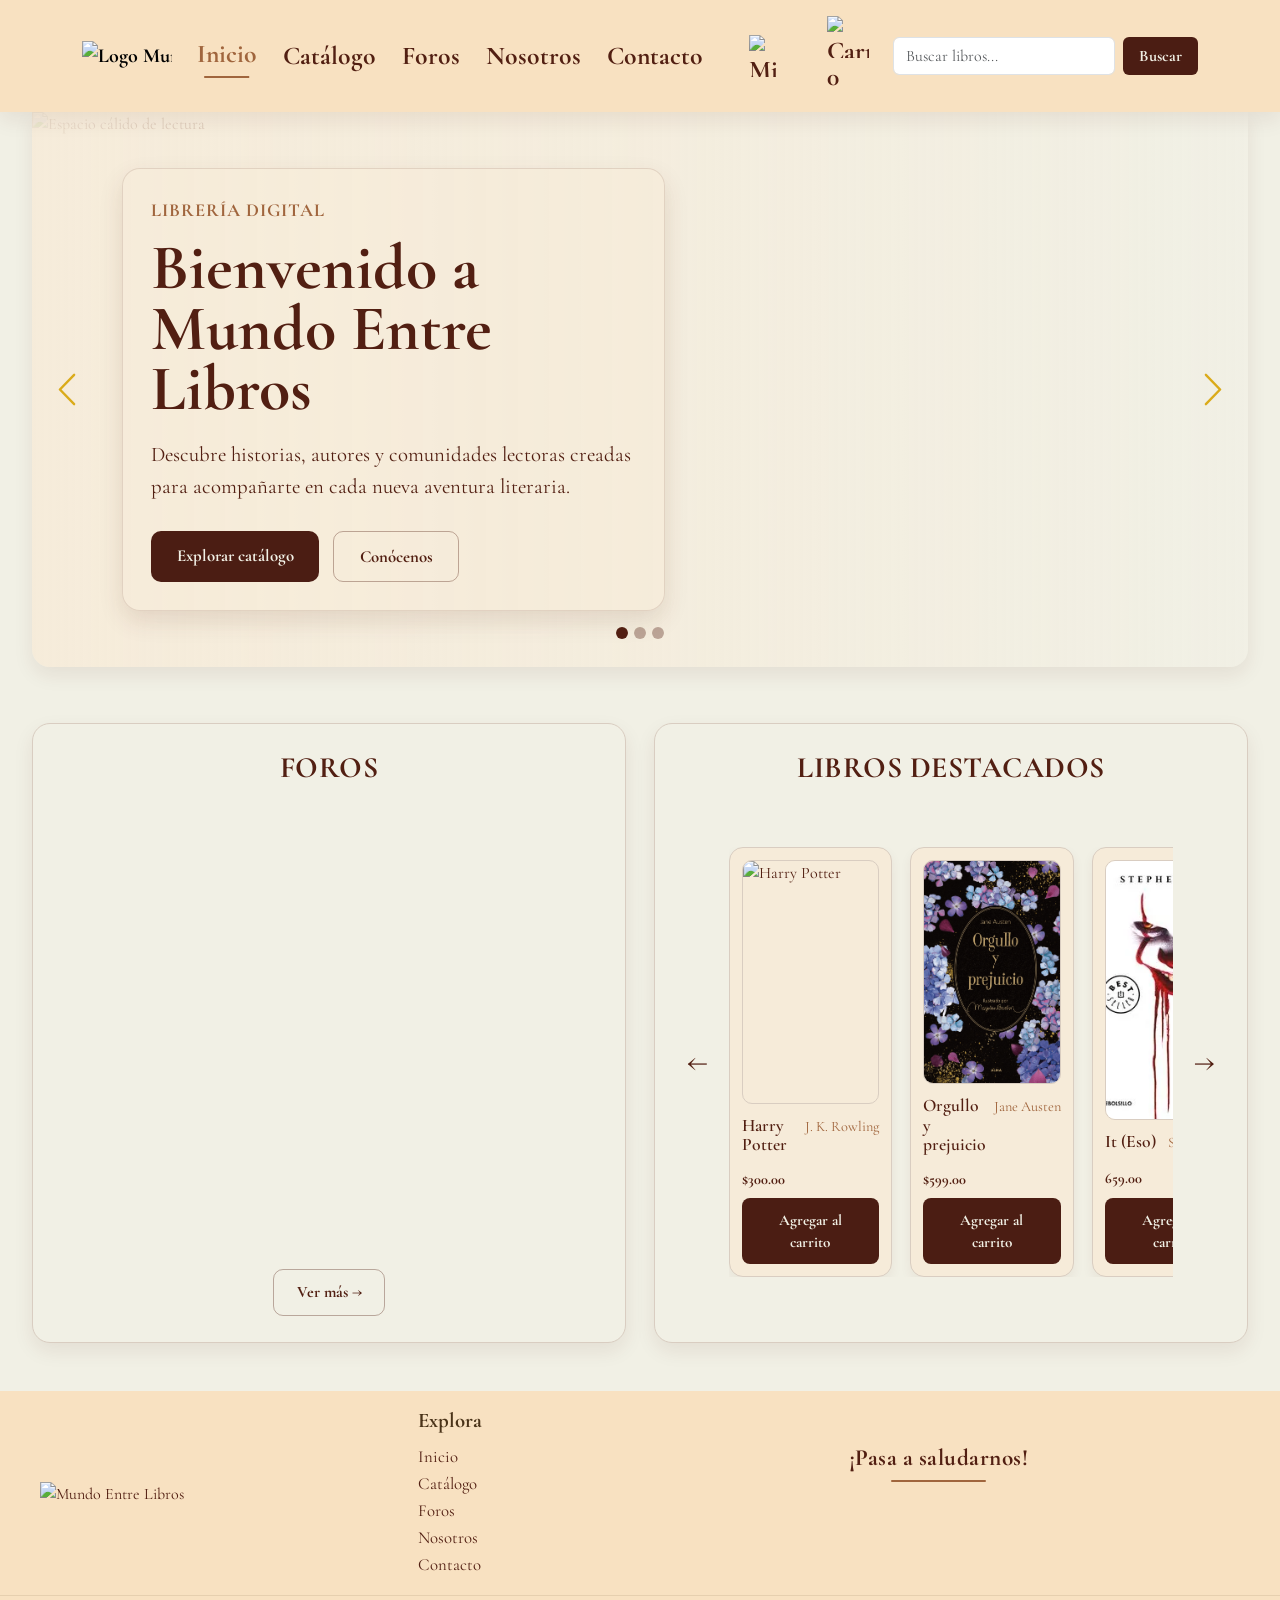
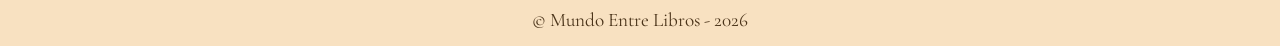
==== frontend/index.html @ ed9fc822 "m" ====
<!doctype html>
<html lang="en">

<head>
    <meta charset="UTF-8" />
    <link rel="icon" type="image/svg+xml" href="/favicon.svg" />
    <meta name="viewport" content="width=device-width, initial-scale=1.0" />
    <title>Mundo Entre Libros - Home</title>
    <link rel="stylesheet" href="https://cdn.jsdelivr.net/npm/bootstrap@5.3.8/dist/css/bootstrap.min.css">
    <link rel="stylesheet" href="./src/style.css">
    <link rel="stylesheet" href="/src/pages/shoppingCart/shopping.css">
</head>

<body>
    <div class="container-fluid">
        <nav class="navbar navbar-expand-lg sticky-top" aria-label="Navegación principal">
            <div class="container">

                <a class="navbar-brand fw-bold" href="/">
                    <img src="/src/assets/icons/logo-mel.png" alt="Logo Mundo Entre Libros" class="navbar-logo"
                        loading="lazy" />
                </a>

                <button class="navbar-toggler" type="button" data-bs-toggle="collapse" data-bs-target="#navbarNav"
                    aria-controls="navbarNav" aria-expanded="false" aria-label="Abrir menú">
                    <span class="navbar-toggler-icon"></span>
                </button>

                <div class="collapse navbar-collapse" id="navbarNav">
                    <ul class="navbar-nav mx-auto">
                        <li class="nav-item active">
                            <a class="nav-link active" href="/"> Inicio </a>
                        </li>
                        <li class="nav-item">
                            <a class="nav-link" href="/catalog/catalog.html">
                                Catálogo
                            </a>
                        </li>
                        <li class="nav-item">
                            <a class="nav-link" href="/forums/forums.html">
                                Foros
                            </a>
                        </li>
                        <li class="nav-item">
                            <a class="nav-link" aria-current="page" href="/aboutUs/aboutUs.html">
                                Nosotros
                            </a>
                        </li>
                        <li class="nav-item">
                            <a class="nav-link" href="/contact/contact.html">
                                Contacto
                            </a>
                        </li>
                        <li class="nav-item">
                            <a class="nav-link" href="/account/account.html">
                                <img src="/src/assets/icons/icono-cuenta-navbar.png" alt="Mi Cuenta" class="navbar-icon"
                                    loading="lazy" />
                            </a>
                        </li>

                    <!----Carrito  modal----->

                        <li class="nav-item contenedor-carrito-offcanvas">
                            <a class="nav-link" href="/shoppingCart/shopping.html" data-bs-toggle="offcanvas"
                                data-bs-target="#offcanvasCarrito" aria-controls="offcanvasCarrito">

                                <div class="caja-icono-carrito">
                                    <img src="/src/assets/icons/icono-carrito-navbar.png" alt="Carrito"
                                        class="navbar-icon">
                                    <span id="contador-carrito">0</span>
                                </div>
                            </a>
                        </li>

                    </ul>

                    <form class="search-form d-flex" role="search">
                        <input class="form-control me-2" type="search" placeholder="Buscar libros..."
                            aria-label="Buscar libros" />
                        <button class="btn btn-outline-light" type="submit">
                            Buscar
                        </button>
                    </form>
                </div>
            </div>
        </nav>
        <!--? Header / Carrusel: Mafer -->
        <header class="home-header" aria-label="Carrusel principal de Mundo Entre Libros">
            <div id="homeHeroCarousel" class="carousel slide home-hero-carousel" data-bs-ride="carousel"
                data-bs-interval="5000">
                <!-- Indicadores inferiores -->
                <div class="carousel-indicators">
                    <button type="button" data-bs-target="#homeHeroCarousel" data-bs-slide-to="0" class="active"
                        aria-current="true" aria-label="Bienvenida"></button>

                    <button type="button" data-bs-target="#homeHeroCarousel" data-bs-slide-to="1"
                        aria-label="Libros más vendidos"></button>

                    <button type="button" data-bs-target="#homeHeroCarousel" data-bs-slide-to="2"
                        aria-label="Foros de lectores"></button>
                </div>

                <div class="carousel-inner">

                    <!-- Slide 1: Bienvenida -->
                    <div class="carousel-item active">
                        <section class="home-hero-slide">
                            <img src="/src/assets/img/BackHeader.png" alt="Espacio cálido de lectura"
                                class="home-hero-bg" />

                            <div class="home-hero-content">
                                <span class="home-hero-label">Librería digital</span>

                                <h1>Bienvenido a Mundo Entre Libros</h1>

                                <p>
                                    Descubre historias, autores y comunidades lectoras creadas para acompañarte
                                    en cada nueva aventura literaria.
                                </p>

                                <div class="home-hero-actions">
                                    <a href="/catalog/catalog.html" class="home-hero-btn primary">
                                        Explorar catálogo
                                    </a>

                                    <a href="/aboutUs/aboutUs.html" class="home-hero-btn secondary">
                                        Conócenos
                                    </a>
                                </div>
                            </div>
                        </section>
                    </div>

                    <!-- Slide 2: Libros más vendidos -->
                    <div class="carousel-item">
                        <section class="home-hero-slide">
                            <img src="/src/assets/img/home-libros-vendidos.jpg" alt="Libros destacados y más vendidos"
                                class="home-hero-bg" />

                            <div class="home-hero-content">
                                <span class="home-hero-label">Más vendidos</span>

                                <h2>Historias que todos están leyendo</h2>

                                <p>
                                    Explora nuestros libros destacados y encuentra tu próxima lectura favorita.
                                </p>

                                <div class="home-hero-actions">
                                    <a href="/catalog/catalog.html" class="home-hero-btn primary">
                                        Ver libros
                                    </a>
                                </div>
                            </div>

                            <div class="home-hero-books-preview" aria-label="Libros destacados">
                                <img src="/src/assets/libros/HP_Piedra_Filosofal.webp"
                                    alt="Harry Potter y la piedra filosofal" loading="lazy" />

                                <img src="/src/assets/libros/9788419599216.jpg" alt="Orgullo y prejuicio"
                                    loading="lazy" />

                                <img src="/src/assets/libros/It.webp" alt="It" loading="lazy" />
                            </div>
                        </section>
                    </div>

                    <!-- Slide 3: Foros -->
                    <div class="carousel-item">
                        <section class="home-hero-slide">
                            <img src="/src/assets/img/home-foros.jpg" alt="Biblioteca cálida para comunidad lectora"
                                class="home-hero-bg" />

                            <div class="home-hero-content">
                                <span class="home-hero-label">Comunidad lectora</span>

                                <h2>Comparte tus lecturas en nuestros foros</h2>

                                <p>
                                    Únete a conversaciones por género, recomienda libros y conecta con otros
                                    lectores que comparten tus gustos.
                                </p>

                                <div class="home-hero-actions">
                                    <a href="/forums/forums.html" class="home-hero-btn primary">
                                        Ir a foros
                                    </a>
                                </div>
                            </div>

                            <div class="home-hero-forum-tags" aria-label="Géneros de foros">
                                <span>📚 Novela Juvenil</span>
                                <span>🐉 Fantasía</span>
                                <span>👻 Terror</span>
                                <span>🚀 Ciencia Ficción</span>
                                <span>🧠 Psicología</span>
                            </div>
                        </section>
                    </div>
                </div>

                <!-- Flecha izquierda -->
                <button class="carousel-control-prev home-hero-control" type="button" data-bs-target="#homeHeroCarousel"
                    data-bs-slide="prev" aria-label="Slide anterior">
                    <span class="carousel-control-prev-icon" aria-hidden="true"></span>
                </button>

                <!-- Flecha derecha -->
                <button class="carousel-control-next home-hero-control" type="button" data-bs-target="#homeHeroCarousel"
                    data-bs-slide="next" aria-label="Siguiente slide">
                    <span class="carousel-control-next-icon" aria-hidden="true"></span>
                </button>
            </div>
        </header>
        <main>
            <!--? Sección foros: Miguel-->
            <section class="foros-contenedor">
                <h2 class="titulo-foros">FOROS</h2>

                <div id="foros-populares" class="foros-lista"></div>

                <a href="/forums/forums.html" class="btn-ver-mas">
                    Ver más →
                </a>
            </section>

            <!--? Sección libros destacados: Adri-->

            <section class="libros-destacados">
                <h2>LIBROS DESTACADOS</h2>
                <div class="libros-carousel">
                    <button class="flecha-libros" id="btnLibroPrev">←</button>
                    <div class="libros-ventana">
                        <div class="libros-track" id="librosTrack">
                            <div class="libro-card">
                                <img src="/src/assets/libros/HP_Piedra_Filosofal.webp" alt="Harry Potter"
                                    class="libro-img">
                                <div class="libro-info">
                                    <h4>Harry Potter</h4>
                                    <p>J. K. Rowling</p>
                                    <div class="libro-precio">$300.00</div>
                                </div>
                                <button class="btn-agregar-carrito">Agregar al carrito</button>
                            </div>

                            <div class="libro-card">
                                <img src="./src/assets/libros/9788419599216.jpg" alt="Orgullo y prejuicio"
                                    class="libro-img">
                                <div class="libro-info">
                                    <h4>Orgullo y prejuicio</h4>
                                    <p>Jane Austen</p>
                                    <div class="libro-precio">$599.00</div>
                                </div>
                                <button class="btn-agregar-carrito">Agregar al carrito</button>
                            </div>

                            <div class="libro-card">
                                <img src="./src/assets/libros/It.webp" alt="1984" class="libro-img">
                                <div class="libro-info">
                                    <h4>It (Eso)</h4>
                                    <p>Stephen King</p>
                                    <div class="libro-precio">659.00</div>
                                </div>
                                <button class="btn-agregar-carrito">Agregar al carrito</button>
                            </div>

                            <div class="libro-card">
                                <img src="./src/assets/libros/Dune.jpg" alt="El principito" class="libro-img">
                                <div class="libro-info">
                                    <h4>Dune</h4>
                                    <p>Frank Herbert</p>
                                    <div class="libro-precio">$400.00</div>
                                </div>
                                <button class="btn-agregar-carrito">Agregar al carrito</button>
                            </div>

                        </div>
                    </div>

                    <button class="flecha-libros" id="btnLibroNext">→</button>
                </div>
            </section>
        </main>
        <!--? Footer: Rodrigo-->
        <footer class="main-footer">
            <div class="footer-container">

                <div class="footer-section logo-section">
                    <img src="/src/assets/icons/logo-mel-horizontal.png" alt="Mundo Entre Libros"
                        class="img-fluid footer-logo">
                </div>

                <div class="footer-section links-section">
                    <h3>Explora</h3>
                    <ul>
                        <li><a href="/">Inicio</a></li>
                        <li><a href="/catalog/catalog.html">Catálogo</a></li>
                        <li><a href="/forums/forums.html">Foros</a></li>
                        <li><a href="/aboutUs/aboutUs.html">Nosotros</a></li>
                        <li><a href="/contact/contact.html">Contacto</a></li>
                    </ul>
                </div>


                <div class="footer-section pixel-section">
                    <p class="pixel-interaction-title">¡Pasa a saludarnos!</p>
                    <div class="pixel-team">
                        <!--Mafer-->
                        <a href="https://github.com/mafernandarodrigueztdev-byte" target="_blank"
                            rel="noopener noreferrer" class="pixel-member pixel-mafer"
                            title="GitHub de María Fernanda Rodríguez Trinidad"
                            aria-label="Ir al perfil de GitHub de María Fernanda Rodríguez Trinidad">
                        </a>

                        <!--Adri-->
                        <a href="https://github.com/iladricg14-lab" target="_blank" rel="noopener noreferrer"
                            class="pixel-member pixel-ilse" title="GitHub de Ilse Adriana Careo Galicia"
                            aria-label="Ir al perfil de GitHub de Ilse Adriana Careo Galicia">
                        </a>

                        <!--Rodrigo-->
                        <a href="https://github.com/Rock2612" target="_blank" rel="noopener noreferrer"
                            class="pixel-member pixel-rodrigo" title="GitHub de Rodrigo González Pastrana"
                            aria-label="Ir al perfil de GitHub de Rodrigo González Pastrana">
                        </a>

                        <!--Israel-->
                        <a href="https://github.com/IsraelMRQ" target="_blank" rel="noopener noreferrer"
                            class="pixel-member pixel-israel" title="GitHub de José Israel Manrique Roque"
                            aria-label="Ir al perfil de GitHub de José Israel Manrique Roque">
                        </a>

                        <!--Miguel-->
                        <a href="https://github.com/Miguel02mg" target="_blank" rel="noopener noreferrer"
                            class="pixel-member pixel-miguel" title="GitHub de Miguel Ángel Martínez Garduño"
                            aria-label="Ir al perfil de GitHub de Miguel Ángel Martínez Garduño">
                        </a>

                        <!--Carlos-->
                        <a href="https://github.com/Carlos-Software-Engineer-1999" target="_blank"
                            rel="noopener noreferrer" class="pixel-member pixel-carlos"
                            title="GitHub de Carlos Navarrete Tapia"
                            aria-label="Ir al perfil de GitHub de Carlos Navarrete Tapia">
                        </a>

                        <!--Tonantzin-->
                        <a href="https://github.com/Tonantzinap" target="_blank" rel="noopener noreferrer"
                            class="pixel-member pixel-tonantzin" title="GitHub de Tonantzin Alquisira Palma"
                            aria-label="Ir al perfil de GitHub de Tonantzin Alquisira Palma">
                        </a>
                    </div>
                </div>

            </div>

            <div class="footer-bottom">
                <p>&copy; Mundo Entre Libros - 2026</p>
            </div>
        </footer>
    </div>


    <!-------Carrito Modal------>

    <div class="offcanvas offcanvas-end" tabindex="-1" id="offcanvasCarrito" aria-labelledby="offcanvasCarritoLabel">
        <div class="offcanvas-header border-bottom">
            <h5 class="offcanvas-title fw-bold" id="offcanvasCarritoLabel">Tu Carrito</h5>
            <button type="button" class="btn-close" data-bs-dismiss="offcanvas" aria-label="Cerrar"></button>
        </div>

        <div class="offcanvas-body d-flex flex-column justify-content-between">
            <div class="carrito-productos-lista">
                <p class="text-muted text-center my-5">Tu carrito está vacío actualmente.</p>
            </div>

            <div class="carrito-offcanvas-footer border-top pt-3">
                <div class="d-flex justify-content-between mb-3 fw-bold fs-5">
                    <span>Total:</span>
                    <span id="total-offcanvas">$0.00</span>
                </div>

                <a href="/shoppingCart/shopping.html" class="btn w-100 py-2 fw-bold">
                    Ver Carrito Completo
                </a>
            </div>
        </div>
    </div>

    <script type="module" src="/src/main.js"></script>
    <script src="/src/carrito.js" defer></script>
    <script src="https://cdn.jsdelivr.net/npm/bootstrap@5.3.8/dist/js/bootstrap.bundle.min.js"></script>
</body>

</html>
---- frontend/src/style.css ----
/* ==========================================================================
   IMPORTACIÓN DE FUENTES (API de Google Fonts)
   ========================================================================== */
@import url("https://fonts.googleapis.com/css2?family=Cormorant+Garamond:ital,wght@0,300;0,400;0,500;0,600;0,700;1,400&display=swap");

/* ==========================================================================
   RESET, CONFIGURACIÓN GLOBAL Y VARIABLES
   ========================================================================== */
* {
  margin: 0;
  padding: 0;
  box-sizing: border-box;
  font-family: "Cormorant Garamond", serif;
}

:root {
  --fondo-principal-crema: #f1f0e5;
  --fondo-blanco-calido: #f6ebd9;
  --texto-principal-cafe-oscuro: #521f12;
  --boton-principal-acento-fuerte: #4b1d13;
  --beige-calido-degradado: #f8e1c1;
  --crema-secundario: #f6ebd9;
  --cafe-medio: #a0653d;
  --beige-grisaceo: #d9cdc1;
  --color-verde-acento: #2e5a44;

  --sombra-suave: 0 8px 20px rgba(82, 31, 18, 0.08);
  --sombra-media: 0 12px 26px rgba(82, 31, 18, 0.12);
  --transicion: 0.3s ease;
}

html,
body {
  width: 100%;
  min-height: 100%;
  background-color: var(--fondo-principal-crema);
  overflow-x: hidden;
}

body {
  color: var(--texto-principal-cafe-oscuro);
}

img {
  max-width: 100%;
  display: block;
}

button,
input {
  font-family: "Cormorant Garamond", serif;
}

/* Comportamiento Flexbox para el contenedor de Bootstrap */
.container-fluid {
  width: 100%;
  min-height: 100vh;
  padding: 0;
  display: flex;
  flex-direction: column;
}

/* El elemento <main> se expande para empujar el footer al fondo */
main {
  flex: 1;
}

/* ==========================================================================
   NAVBAR
   ========================================================================== */
.navbar {
  background-color: var(--beige-calido-degradado);
  font-size: 1.6rem;
  font-weight: 700;
  padding: 0.5rem 0;
  box-shadow: var(--sombra-suave);
}

/* Contenedor interno de Bootstrap */
.navbar .container {
  min-height: 90px;
  display: flex;
  align-items: center;
}

/* Marca / logo */
.navbar-brand {
  padding: 0;
  margin: 0;
  display: flex;
  align-items: center;
}

/* Logo */
.navbar-logo {
  width: 90px;
  max-width: 90px;
  height: auto;
  object-fit: contain;
  transform: none;
}

/* Separación entre elementos del menú */
.navbar-nav {
  align-items: center;
  gap: 10px;
}

/* Links */
.nav-link {
  position: relative;
  color: var(--texto-principal-cafe-oscuro) !important;
  padding: 0.5rem 1rem;
  transition: color var(--transicion), transform var(--transicion);
}

.nav-link:hover,
.nav-link.active {
  color: var(--cafe-medio) !important;
  transform: translateY(-2px);
  text-decoration: none;
}

/* Línea decorativa inferior */
.nav-link::after {
  content: "";
  position: absolute;
  bottom: 0.2rem;
  left: 50%;
  width: 0;
  height: 2px;
  background-color: var(--cafe-medio);
  transform: translateX(-50%);
  transition: width var(--transicion);
}

.nav-link:hover::after,
.nav-link.active::after {
  width: 60%;
}

/* Iconos de cuenta y carrito */
.navbar-icon {
  width: 42px;
  height: 42px;
  object-fit: contain;
  transition: transform var(--transicion);
}

/* Hover sobre iconos */
.nav-link:hover .navbar-icon {
  transform: translateY(-2px) scale(1.08);
}

/* Más espacio antes del icono de usuario */
.nav-item:nth-last-child(2) {
  margin-left: 20px;
}

/* Espacio entre usuario y carrito */
.nav-item:last-child {
  margin-left: 10px;
}

.navbar-toggler {
  border: none;
}

.navbar-toggler:focus {
  box-shadow: none;
}

/* Buscador */
.search-form input {
  font-size: 1rem;
}

.search-form .btn,
.btn {
  background-color: var(--boton-principal-acento-fuerte);
  color: var(--fondo-principal-crema);
  border: none;
  font-size: 1rem;
  font-weight: 800;
  padding: 0.45rem 1rem;
  transition: background-color var(--transicion), transform var(--transicion);
}

.search-form .btn:hover,
.btn:hover {
  background-color: var(--texto-principal-cafe-oscuro);
  color: var(--fondo-principal-crema);
}

  /* ==========================================================================
   OFFCANVAS: PANEL LATERAL DEL CARRITO
   ========================================================================== */

/* Contenedor principal del panel */
#offcanvasCarrito {
  background-color: var(--fondo-principal-crema);
  border-left: 2px solid var(--texto-principal-cafe-oscuro);
  width: 380px; /* Ancho ideal para portadas y títulos de libros */
}

/* Título superior "Tu Carrito" */
#offcanvasCarrito .offcanvas-title {
  color: var(--texto-principal-cafe-oscuro);
  font-family: "Cormorant Garamond", serif;
  font-size: 1.6rem;
}

/* Remueve el contorno azul por defecto de Bootstrap al cerrar */
#offcanvasCarrito .btn-close:focus {
  box-shadow: none;
}

/* Botón inferior de "Ver Carrito Completo" */
#offcanvasCarrito .carrito-offcanvas-footer .btn {
  background-color: var(--boton-principal-acento-fuerte);
  color: var(--fondo-principal-crema);
  border: none;
  transition: background-color var(--transicion);
}

#offcanvasCarrito .carrito-offcanvas-footer .btn:hover {
  background-color: var(--texto-principal-cafe-oscuro);
}

/* Suavizar la animación de transición del Offcanvas */
#offcanvasCarrito.offcanvas {
  transition: transform 0.4s ease-in-out !important;
}

/* ==========================================================================
   SECCIÓN CARRUSEL HEADER: MAFER
   ========================================================================== */

/* Contenedor general del header */
.home-header {
  width: 100%;
  background-color: var(--fondo-principal-crema);
  padding: 0 32px 28px;
}

/* Carrusel principal */
.home-hero-carousel {
  width: 100%;
  max-width: 1500px;
  margin: 0 auto;
  position: relative;
  overflow: hidden;
  border-radius: 0 0 18px 18px;
  box-shadow: var(--sombra-suave);
}

/* Cada slide del carrusel */
.home-hero-slide {
  min-height: 430px;
  padding: 56px 90px;
  position: relative;
  display: grid;
  grid-template-columns: 1.1fr 0.9fr;
  align-items: center;
  gap: 48px;
  overflow: hidden;
}

/* Imagen de fondo de cada slide */
.home-hero-bg {
  width: 100%;
  height: 100%;
  position: absolute;
  inset: 0;
  object-fit: cover;
  object-position: center;
  z-index: 0;
}

/* Capa suave encima de la imagen para que el texto se lea */
.home-hero-slide::after {
  content: "";
  position: absolute;
  inset: 0;
  background:
    linear-gradient(
      90deg,
      rgba(246, 235, 217, 0.92),
      rgba(246, 235, 217, 0.62),
      rgba(241, 240, 229, 0.35)
    );
  z-index: 1;
}

/* Contenido textual del slide */
.home-hero-content {
  position: relative;
  z-index: 2;
  max-width: 620px;
  color: var(--texto-principal-cafe-oscuro);
  background-color: rgba(246, 235, 217, 0.76);
  border: 1px solid rgba(82, 31, 18, 0.12);
  border-radius: 18px;
  padding: 28px;
  box-shadow: 0 10px 24px rgba(82, 31, 18, 0.12);
}

/* Etiqueta superior */
.home-hero-label {
  display: inline-block;
  color: var(--cafe-medio);
  font-size: 1.15rem;
  font-weight: 700;
  letter-spacing: 1px;
  text-transform: uppercase;
  margin-bottom: 0.8rem;
}

/* Título principal */
.home-hero-content h1 {
  color: var(--texto-principal-cafe-oscuro);
  font-size: clamp(3rem, 5vw, 5.2rem);
  font-weight: 700;
  line-height: 0.95;
  margin-bottom: 1.2rem;
}

/* Títulos secundarios */
.home-hero-content h2 {
  color: var(--texto-principal-cafe-oscuro);
  font-size: clamp(2.7rem, 4.5vw, 4.8rem);
  font-weight: 700;
  line-height: 1;
  margin-bottom: 1.2rem;
}

/* Descripción */
.home-hero-content p {
  color: var(--texto-principal-cafe-oscuro);
  font-size: 1.3rem;
  line-height: 1.5;
  margin-bottom: 1.8rem;
}

/* Botones del carrusel */
.home-hero-actions {
  display: flex;
  flex-wrap: wrap;
  gap: 14px;
}

.home-hero-btn {
  display: inline-block;
  border-radius: 10px;
  padding: 0.75rem 1.6rem;
  font-size: 1.05rem;
  font-weight: 700;
  text-decoration: none;
  transition:
    background-color var(--transicion),
    color var(--transicion),
    transform var(--transicion);
}

.home-hero-btn.primary {
  background-color: var(--boton-principal-acento-fuerte);
  color: var(--fondo-principal-crema);
}

.home-hero-btn.secondary {
  background-color: transparent;
  color: var(--texto-principal-cafe-oscuro);
  border: 1px solid rgba(82, 31, 18, 0.35);
}

.home-hero-btn:hover {
  transform: translateY(-3px);
}

.home-hero-btn.primary:hover {
  background-color: var(--texto-principal-cafe-oscuro);
  color: var(--fondo-principal-crema);
}

.home-hero-btn.secondary:hover {
  background-color: var(--boton-principal-acento-fuerte);
  color: var(--fondo-principal-crema);
}

/* Slide 2: portadas de libros destacados */
.home-hero-books-preview {
  position: relative;
  z-index: 2;
  display: flex;
  align-items: center;
  justify-content: center;
  gap: 18px;
}

.home-hero-books-preview img {
  width: 150px;
  height: 230px;
  object-fit: cover;
  border-radius: 12px;
  border: 1px solid var(--beige-grisaceo);
  box-shadow: 0 10px 20px rgba(82, 31, 18, 0.22);
  background-color: var(--crema-secundario);
  transition: transform var(--transicion);
}

.home-hero-books-preview img:nth-child(2) {
  width: 175px;
  height: 260px;
  transform: translateY(-12px);
}

/* Slide 3: etiquetas de foros */
.home-hero-forum-tags {
  position: relative;
  z-index: 2;
  display: flex;
  flex-wrap: wrap;
  justify-content: center;
  gap: 14px;
}

.home-hero-forum-tags span {
  background-color: rgba(246, 235, 217, 0.86);
  color: var(--texto-principal-cafe-oscuro);
  border: 1px solid rgba(82, 31, 18, 0.14);
  border-radius: 999px;
  padding: 0.8rem 1.2rem;
  font-size: 1.15rem;
  font-weight: 700;
  box-shadow: 0 6px 14px rgba(82, 31, 18, 0.12);
}

/* Flechas laterales del carrusel */
.home-hero-control {
  width: 70px;
  opacity: 1;
  z-index: 3;
}

.home-hero-control .carousel-control-prev-icon,
.home-hero-control .carousel-control-next-icon {
  width: 2.4rem;
  height: 2.4rem;
  background-size: 100% 100%;
  filter: invert(15%) sepia(32%) saturate(1311%) hue-rotate(341deg)
    brightness(87%) contrast(96%);
}

/* Indicadores inferiores */
.home-hero-carousel .carousel-indicators {
  margin-bottom: 18px;
  z-index: 3;
}

.home-hero-carousel .carousel-indicators [data-bs-target] {
  width: 12px;
  height: 12px;
  border-radius: 50%;
  background-color: var(--texto-principal-cafe-oscuro);
  opacity: 0.35;
}

.home-hero-carousel .carousel-indicators .active {
  opacity: 1;
}

/* ==========================================================================
   CONTENEDOR GENERAL DE FOROS Y LIBROS
   ========================================================================== */

main {
  width: 100%;
  display: grid;
  grid-template-columns: minmax(0, 1fr) minmax(0, 1fr);
  gap: 28px;
  align-items: stretch;
  padding: 28px 32px 48px;
}

/* Estilo base compartido por ambas secciones */
.foros-contenedor,
.libros-destacados {
  width: 100%;
  height: 620px;
  background-color: var(--fondo-principal-crema);
  border: 1px solid var(--beige-grisaceo);
  border-radius: 18px;
  padding: 26px;
  box-shadow: var(--sombra-suave);
  overflow: hidden;
}

/* Ambas secciones se estructuran verticalmente */
.foros-contenedor,
.libros-destacados {
  display: flex;
  flex-direction: column;
}

/* Títulos compartidos */
.titulo-foros,
.libros-destacados h2 {
  text-align: center;
  color: var(--texto-principal-cafe-oscuro);
  font-size: 1.85rem;
  font-weight: 700;
  letter-spacing: 0.5px;
  margin: 0 0 24px;
  text-transform: uppercase;
  flex-shrink: 0;
}

/* ==========================================================================
   SECCIÓN FOROS DESTACADOS: MIGUEL
   ========================================================================== */

/* Lista de foros con scroll interno */
#foros-populares {
  width: 100%;
  flex: 1;
  min-height: 0;
  display: flex;
  flex-direction: column;
  gap: 16px;
  overflow-y: auto;
  padding-right: 8px;
}

/* Scroll interno de foros */
#foros-populares::-webkit-scrollbar {
  width: 7px;
}

#foros-populares::-webkit-scrollbar-track {
  background-color: rgba(82, 31, 18, 0.06);
  border-radius: 999px;
}

#foros-populares::-webkit-scrollbar-thumb {
  background-color: rgba(82, 31, 18, 0.35);
  border-radius: 999px;
}

/* Compatibilidad con cards renderizadas como .foro-card-mini */
.foro-card-mini,
.home-forum-card {
  width: 100%;
  min-height: 155px;
  background-color: var(--fondo-blanco-calido);
  border: 1px solid rgba(82, 31, 18, 0.14);
  border-radius: 16px;
  padding: 18px 20px;
  display: grid;
  grid-template-columns: 76px minmax(0, 1fr);
  gap: 18px;
  align-items: center;
  box-shadow: 0 6px 14px rgba(82, 31, 18, 0.06);
  transition: transform var(--transicion), box-shadow var(--transicion);
  flex-shrink: 0;
}

.foro-card-mini:hover,
.home-forum-card:hover {
  transform: translateY(-4px);
  box-shadow: var(--sombra-media);
}

/* Icono del foro */
.foro-icono,
.home-forum-icon {
  width: 66px;
  height: 66px;
  border-radius: 50%;
  background-color: var(--fondo-principal-crema);
  border: 1px solid rgba(82, 31, 18, 0.12);
  display: flex;
  align-items: center;
  justify-content: center;
  font-size: 2rem;
  text-align: center;
}

/* Contenido del foro */
.foro-content,
.home-forum-content {
  width: 100%;
  min-width: 0;
}

.foro-content h4,
.home-forum-content h3 {
  color: var(--texto-principal-cafe-oscuro);
  font-size: 1.45rem;
  font-weight: 700;
  margin-bottom: 0.35rem;
}

.foro-content p,
.home-forum-content p {
  color: var(--texto-principal-cafe-oscuro);
  font-size: 1.02rem;
  line-height: 1.35;
  margin-bottom: 0.75rem;
}

/* Estadísticas del foro */
.foro-stats,
.home-forum-stats {
  display: flex;
  flex-wrap: wrap;
  gap: 16px;
  color: var(--cafe-medio);
  font-size: 0.95rem;
  font-weight: 700;
  margin-bottom: 0.9rem;
}

/* Botón entrar al foro */
.home-forum-button,
.foro-card-mini button,
.foro-card-mini a:not(.btn-ver-mas) {
  width: fit-content;
  min-width: 150px;
  border: none;
  border-radius: 8px;
  background-color: var(--boton-principal-acento-fuerte);
  color: var(--fondo-principal-crema);
  font-size: 1rem;
  font-weight: 700;
  padding: 0.65rem 1.4rem;
  cursor: pointer;
  text-decoration: none;
  text-align: center;
  transition: background-color var(--transicion), transform var(--transicion);
}

.home-forum-button:hover,
.foro-card-mini button:hover,
.foro-card-mini a:not(.btn-ver-mas):hover {
  background-color: var(--texto-principal-cafe-oscuro);
  color: var(--fondo-principal-crema);
  transform: translateY(-2px);
}

/* Botón Ver más */
.btn-ver-mas {
  width: fit-content;
  display: block;
  align-self: center;
  margin: 18px auto 0;
  padding: 0.65rem 1.4rem;
  border: 1px solid rgba(82, 31, 18, 0.35);
  border-radius: 10px;
  background-color: transparent;
  color: var(--texto-principal-cafe-oscuro);
  font-size: 1rem;
  font-weight: 700;
  text-decoration: none;
  transition:
    background-color var(--transicion),
    color var(--transicion),
    transform var(--transicion);
  flex-shrink: 0;
}

.btn-ver-mas:hover {
  background-color: var(--boton-principal-acento-fuerte);
  color: var(--fondo-principal-crema);
  transform: translateY(-2px);
}

/* ==========================================================================
   SECCIÓN LIBROS DESTACADOS: ADRI
   ========================================================================== */

/* Carrusel de libros */
.libros-carousel {
  width: 100%;
  flex: 1;
  min-height: 0;
  display: flex;
  align-items: center;
  gap: 14px;
}

/* Ventana visible del carrusel */
.libros-ventana {
  width: 100%;
  overflow: hidden;
}

/* Track horizontal */
.libros-track {
  display: flex;
  gap: 18px;
  transition: transform 0.4s ease;
}

/* Card de libro */
.libro-card {
  flex: 0 0 calc((100% - 36px) / 2.5);
  max-width: calc((100% - 36px) / 2.5);
  min-width: calc((100% - 36px) / 2.5);
  height: 430px;
  background-color: var(--crema-secundario);
  border: 1px solid var(--beige-grisaceo);
  border-radius: 14px;
  padding: 12px;
  display: flex;
  flex-direction: column;
  box-shadow: 0 5px 12px rgba(82, 31, 18, 0.06);
}

/* Imagen del libro */
.libro-img {
  width: 100%;
  height: 260px;
  object-fit: cover;
  object-position: center;
  border: 1px solid var(--beige-grisaceo);
  border-radius: 10px;
  margin-bottom: 12px;
}

/* Información del libro */
.libro-info {
  display: grid;
  grid-template-columns: 1fr auto;
  gap: 6px;
  align-items: start;
}

.libro-info h4 {
  margin: 0;
  color: var(--texto-principal-cafe-oscuro);
  font-size: 1.1rem;
  font-weight: 600;
  line-height: 1.1;
}

.libro-info p {
  margin: 0;
  color: var(--cafe-medio);
  font-size: 0.9rem;
}

.libro-precio {
  display: inline-block;
  margin: 8px 0;
  color: var(--texto-principal-cafe-oscuro);
  font-size: 0.9rem;
  font-weight: 700;
}

/* Botón agregar carrito */
.btn-agregar-carrito {
  width: 100%;
  margin-top: auto;
  padding: 0.65rem 1rem;
  background-color: var(--boton-principal-acento-fuerte);
  color: var(--fondo-principal-crema);
  border: none;
  border-radius: 8px;
  font-size: 0.95rem;
  font-weight: 700;
  cursor: pointer;
  transition: background-color var(--transicion), transform var(--transicion);
}

.btn-agregar-carrito:hover {
  background-color: var(--texto-principal-cafe-oscuro);
  transform: translateY(-2px);
}

/* Flechas del carrusel */
.flecha-libros {
  flex: 0 0 auto;
  background-color: transparent;
  border: none;
  color: var(--texto-principal-cafe-oscuro);
  font-size: 2rem;
  cursor: pointer;
  padding: 0.4rem;
  transition: transform var(--transicion), color var(--transicion);
}

.flecha-libros:hover {
  color: var(--cafe-medio);
  transform: scale(1.12);
}

/* ==========================================================================
   SECCIÓN: ESTILOS DEL FOOTER
   ========================================================================== */
.main-footer {
  width: 100%;
  background-color: var(--beige-calido-degradado);
  padding: 18px 0 12px;
  margin-top: auto;
}

/* Distribución en 3 columnas alineadas verticalmente al centro */
.footer-container {
  width: 100%;
  max-width: 1800px;
  margin: 0 auto;
  display: grid;
  grid-template-columns: 1fr 0.55fr 1.7fr;
  gap: 24px;
  padding: 0 40px;
  align-items: center;
}

/* --- COLUMNA 1: LOGO E ICONOS DE INTEGRANTES --- */
.logo-section {
  display: flex;
  flex-direction: column;
  align-items: flex-start;
  gap: 8px;
}

.footer-logo {
  max-width: 290px;
  height: auto;
  object-fit: contain;
}

.team-github-icons {
  display: flex;
  gap: 15px;
  margin-top: 5px;
}

.member-icon {
  font-size: 2rem;
  color: #4a3319;
  transition: transform var(--transicion), color var(--transicion);
  display: inline-block;
}

.team-github-icons a:hover .member-icon {
  transform: translateY(-3px);
  color: black;
}

/* --- COLUMNA 2: EXPLORA (NAVEGACIÓN) --- */
.footer-section h3 {
  color: #4a3319;
  font-size: 1.3rem;
  font-weight: 900;
  margin-bottom: 10px;
}

.footer-section h3::after {
  display: none;
}

.footer-section ul {
  list-style: none;
  padding: 0;
  margin: 0;
}

.footer-section ul li {
  margin-bottom: 2px;
}

.footer-section ul li a {
  color: var(--texto-principal-cafe-oscuro);
  text-decoration: none;
  font-size: 1.05rem;
  transition: color var(--transicion);
}

.footer-section ul li a:hover {
  color: var(--cafe-medio);
}

/* --- PARTE INFERIOR: SECCIÓN DE COPYRIGHT --- */
.footer-bottom {
  width: 100%;
  text-align: center;
  margin-top: 15px;
  padding-top: 10px;
  border-top: 1px solid rgba(74, 51, 25, 0.1);
}

.footer-bottom p {
  color: #4a3319;
  font-size: 1.2rem;
  margin: 0;
}

/* ==========================================================================
   FOOTER - SPRITES 8 BIT DEL EQUIPO
   ========================================================================== */
.pixel-section {
  width: 100%;
  display: flex;
  flex-direction: column;
  align-items: center;
  justify-content: center;
  gap: 8px;
}

.pixel-interaction-title {
  width: 100%;
  text-align: center;
  color: var(--texto-principal-cafe-oscuro);
  font-size: 1.45rem;
  font-weight: 700;
  margin: 0;
  letter-spacing: 0.5px;
}

.pixel-interaction-title::after {
  content: "";
  display: block;
  width: 95px;
  height: 2px;
  background-color: var(--cafe-medio);
  margin: 4px auto 0;
  border-radius: 999px;
}

.pixel-message,
.pixel-title,
.pixel-description {
  display: none;
}

.pixel-team {
  width: 100%;
  display: flex;
  align-items: flex-end;
  justify-content: space-between;
  gap: 12px;
  flex-wrap: nowrap;
}

/* Base de cada sprite */
.pixel-member {
  --sprite-size: clamp(58px, 4vw, 82px);

  width: var(--sprite-size);
  height: var(--sprite-size);
  background-image: var(--sprite);
  background-repeat: no-repeat;
  background-size: calc(var(--sprite-size) * var(--frames)) var(--sprite-size);
  image-rendering: pixelated;
  image-rendering: crisp-edges;
  animation: pixel-animation var(--speed, 1s) steps(var(--frames)) infinite;
  transform-origin: bottom center;
  transition: transform var(--transicion);
  flex: 0 0 var(--sprite-size);
}

.pixel-member:hover {
  transform: translateY(-6px) scale(1.08);
}

@keyframes pixel-animation {
  from {
    background-position-x: 0;
  }

  to {
    background-position-x: calc(var(--sprite-size) * var(--frames) * -1);
  }
}

/* Ajuste de cada integrante */
.pixel-mafer {
  --sprite: url("/src/assets/sprites/maf1-9.png.png");
  --frames: 9;
  --speed: 1s;
}

.pixel-ilse {
  --sprite: url("/src/assets/sprites/adr1.png");
  --frames: 9;
  --speed: 1.05s;
}

.pixel-rodrigo {
  --sprite: url("/src/assets/sprites/rod1.png");
  --frames: 9;
  --speed: 0.95s;
}

.pixel-israel {
  --sprite: url("/src/assets/sprites/isr1.png");
  --frames: 9;
  --speed: 1.1s;
}

.pixel-miguel {
  --sprite: url("/src/assets/sprites/mig1.png");
  --frames: 9;
  --speed: 1s;
}

.pixel-carlos {
  --sprite: url("/src/assets/sprites/car1.png");
  --frames: 9;
  --speed: 0.98s;
}

.pixel-tonantzin {
  --sprite: url("/src/assets/sprites/ton1.png");
  --frames: 9;
  --speed: 1.08s;
}

/* ==========================================================================
   AJUSTES RESPONSIVOS - TABLET
   ========================================================================== */
@media (max-width: 1100px) {
  main {
    grid-template-columns: 1fr;
    padding: 24px;
  }

  .foros-contenedor,
  .libros-destacados {
    width: 100%;
    max-width: 950px;
    height: auto;
    min-height: 560px;
    margin: 0 auto;
  }

  #foros-populares {
    max-height: 500px;
  }

  .libro-card {
    flex-basis: calc((100% - 18px) / 2);
    min-width: calc((100% - 18px) / 2);
    max-width: calc((100% - 18px) / 2);
  }

  .footer-container {
    grid-template-columns: 1fr;
    text-align: center;
    gap: 28px;
  }

  .logo-section {
    align-items: center;
  }

  .team-github-icons {
    justify-content: center;
  }

  .pixel-team {
    justify-content: center;
    gap: 8px;
  }
}

/* ==========================================================================
   AJUSTES RESPONSIVOS - NAVBAR Y HEADER
   ========================================================================== */

/* ==========================================================================
   AJUSTES RESPONSIVOS - TABLET / 1024px a 1100px
   ========================================================================== */
@media (max-width: 1100px) {
  /* --------------------------------------------------------------------------
     Navbar
     -------------------------------------------------------------------------- */
  .navbar {
    padding: 0.45rem 1rem;
  }

  .navbar .container {
    max-width: 100%;
    min-height: 82px;
  }

  .navbar-logo {
    width: 82px;
    max-width: 82px;
  }

  .nav-link {
    font-size: 1.35rem;
    padding: 0.45rem 0.75rem;
  }

  .navbar-icon {
    width: 38px;
    height: 38px;
  }

  .search-form input {
    max-width: 180px;
  }

  /* --------------------------------------------------------------------------
     Carrusel header: Mafer
     -------------------------------------------------------------------------- */
  .home-header {
    padding: 0 24px 26px;
  }

  .home-hero-carousel {
    max-width: 100%;
  }

  .home-hero-slide {
    min-height: 430px;
    padding: 48px 64px;
    grid-template-columns: 1fr 0.85fr;
    gap: 32px;
  }

  .home-hero-content {
    max-width: 560px;
    padding: 24px;
  }

  .home-hero-content h1 {
    font-size: clamp(2.7rem, 5vw, 4.4rem);
  }

  .home-hero-content h2 {
    font-size: clamp(2.4rem, 4.5vw, 4rem);
  }

  .home-hero-content p {
    font-size: 1.15rem;
  }

  .home-hero-books-preview {
    gap: 12px;
  }

  .home-hero-books-preview img {
    width: 120px;
    height: 185px;
  }

  .home-hero-books-preview img:nth-child(2) {
    width: 140px;
    height: 215px;
  }

  .home-hero-forum-tags {
    gap: 10px;
  }

  .home-hero-forum-tags span {
    font-size: 1rem;
    padding: 0.65rem 1rem;
  }

  .home-hero-control {
    width: 54px;
  }

  /* --------------------------------------------------------------------------
     Contenedor general: Foros + Libros
     -------------------------------------------------------------------------- */
  main {
    grid-template-columns: 1fr;
    padding: 24px;
    gap: 24px;
  }

  .foros-contenedor,
  .libros-destacados {
    width: 100%;
    max-width: 950px;
    height: auto;
    min-height: 560px;
    margin: 0 auto;
  }

  /* --------------------------------------------------------------------------
     Foros destacados: Miguel
     -------------------------------------------------------------------------- */
  #foros-populares {
    max-height: 470px;
  }

  .foro-card-mini,
  .home-forum-card {
    min-height: 145px;
  }

  .foro-content h4,
  .home-forum-content h3 {
    font-size: 1.35rem;
  }

  .foro-content p,
  .home-forum-content p {
    font-size: 1rem;
  }

  /* --------------------------------------------------------------------------
     Libros destacados: Adri
     -------------------------------------------------------------------------- */
  .libros-carousel {
    gap: 12px;
  }

  .libro-card {
    flex-basis: calc((100% - 18px) / 2);
    min-width: calc((100% - 18px) / 2);
    max-width: calc((100% - 18px) / 2);
    height: 430px;
  }

  .libro-img {
    height: 260px;
  }

  /* --------------------------------------------------------------------------
     Footer
     -------------------------------------------------------------------------- */
  .footer-container {
    grid-template-columns: 1fr;
    text-align: center;
    gap: 28px;
  }

  .logo-section {
    align-items: center;
  }

  .team-github-icons {
    justify-content: center;
  }

  .pixel-team {
    justify-content: center;
    gap: 8px;
  }
}

@media (max-width: 991px) {
  .navbar {
    padding: 0.4rem 1rem;
  }

  .navbar .container {
    min-height: 78px;
    max-width: 100%;
  }

  .navbar-logo {
    width: 78px;
    max-width: 78px;
  }

  .navbar-collapse {
    background-color: var(--beige-calido-degradado);
    padding: 1rem 0;
    text-align: center;
  }

  .navbar-nav {
    gap: 0.4rem;
  }

  .nav-link {
    font-size: 1.35rem;
    padding: 0.4rem 0;
  }

  .nav-link:hover {
    transform: none;
  }

  .navbar-icon {
    width: 36px;
    height: 36px;
  }

  .search-form {
    justify-content: center;
    margin-top: 0.8rem;
  }

  .home-header {
    padding: 0 20px 24px;
  }

  .home-hero-slide {
    min-height: 470px;
    padding: 48px 56px;
    grid-template-columns: 1fr;
    text-align: center;
    gap: 28px;
  }

  .home-hero-content {
    max-width: 720px;
    margin: 0 auto;
  }

  .home-hero-actions {
    justify-content: center;
  }

  .home-hero-books-preview img {
    width: 120px;
    height: 190px;
  }

  .home-hero-books-preview img:nth-child(2) {
    width: 140px;
    height: 215px;
  }

  .home-hero-control {
    width: 52px;
  }
}

/* ==========================================================================
   AJUSTES RESPONSIVOS - MÓVIL
   ========================================================================== */
@media (max-width: 768px) {
  .home-header {
    padding: 0 12px 22px;
  }

  .home-hero-carousel {
    border-radius: 0 0 14px 14px;
  }

  .home-hero-slide {
    min-height: 520px;
    padding: 44px 34px 58px;
  }

  .home-hero-content {
    padding: 22px;
  }

  .home-hero-content h1,
  .home-hero-content h2 {
    font-size: 2.7rem;
  }

  .home-hero-content p {
    font-size: 1.1rem;
  }

  .home-hero-actions {
    flex-direction: column;
    align-items: center;
  }

  .home-hero-btn {
    width: 100%;
    max-width: 260px;
    text-align: center;
  }

  .home-hero-books-preview {
    gap: 10px;
  }

  .home-hero-books-preview img {
    width: 88px;
    height: 140px;
  }

  .home-hero-books-preview img:nth-child(2) {
    width: 105px;
    height: 165px;
    transform: translateY(-8px);
  }

  .home-hero-forum-tags span {
    font-size: 1rem;
    padding: 0.65rem 1rem;
  }

  .home-hero-control {
    width: 42px;
  }

  .home-hero-control .carousel-control-prev-icon,
  .home-hero-control .carousel-control-next-icon {
    width: 1.8rem;
    height: 1.8rem;
  }

  main {
    padding: 20px 14px 36px;
    gap: 22px;
  }

  .foros-contenedor,
  .libros-destacados {
    padding: 20px 16px;
    border-radius: 16px;
    min-height: auto;
    height: auto;
  }

  #foros-populares {
    max-height: none;
    overflow-y: visible;
    padding-right: 0;
  }

  .titulo-foros,
  .libros-destacados h2 {
    font-size: 1.55rem;
    margin-bottom: 18px;
  }

  .foro-card-mini,
  .home-forum-card {
    grid-template-columns: 56px 1fr;
    gap: 14px;
    padding: 16px;
    align-items: start;
    min-height: auto;
  }

  .foro-icono,
  .home-forum-icon {
    width: 52px;
    height: 52px;
    font-size: 1.55rem;
  }

  .foro-content h4,
  .home-forum-content h3 {
    font-size: 1.28rem;
  }

  .foro-content p,
  .home-forum-content p {
    font-size: 0.95rem;
  }

  .foro-stats,
  .home-forum-stats {
    gap: 10px;
    font-size: 0.9rem;
  }

  .home-forum-button,
  .foro-card-mini button,
  .foro-card-mini a:not(.btn-ver-mas) {
    width: 100%;
    min-width: 0;
  }

  .libro-card {
    flex-basis: 100%;
    min-width: 100%;
    max-width: 100%;
    height: auto;
  }

  .libro-img {
    height: 240px;
  }

  .footer-container {
    padding: 0 20px;
  }

  .footer-logo {
    max-width: 240px;
  }

  .pixel-interaction-title {
    font-size: 1.25rem;
  }

  .pixel-team {
    justify-content: center;
    gap: 2px;
  }

  .pixel-member {
    --sprite-size: 56px;
    margin: 0 -6px;
  }

  .pixel-member:hover {
    transform: translateY(-4px) scale(1.04);
  }
}

/* ==========================================================================
   AJUSTES RESPONSIVOS - MÓVIL CHICO
   ========================================================================== */
@media (max-width: 430px) {
  .navbar .container {
    min-height: 72px;
  }

  .navbar-logo {
    width: 70px;
    max-width: 70px;
  }

  .home-hero-slide {
    min-height: 540px;
    padding: 38px 26px 58px;
  }

  .home-hero-content h1,
  .home-hero-content h2 {
    font-size: 2.25rem;
  }

  .home-hero-content p {
    font-size: 1rem;
  }

  .home-hero-books-preview img {
    width: 75px;
    height: 120px;
  }

  .home-hero-books-preview img:nth-child(2) {
    width: 88px;
    height: 140px;
  }

  main {
    padding: 16px 10px 32px;
  }

  .foro-card-mini,
  .home-forum-card {
    grid-template-columns: 1fr;
    text-align: center;
  }

  .foro-icono,
  .home-forum-icon {
    margin: 0 auto;
  }

  .foro-stats,
  .home-forum-stats {
    justify-content: center;
  }

  .libro-img {
    height: 220px;
  }

  .footer-logo {
    max-width: 220px;
  }

  .pixel-member {
    --sprite-size: 48px;
    margin: 0 -7px;
  }

  .footer-bottom p {
    font-size: 1rem;
  }
}
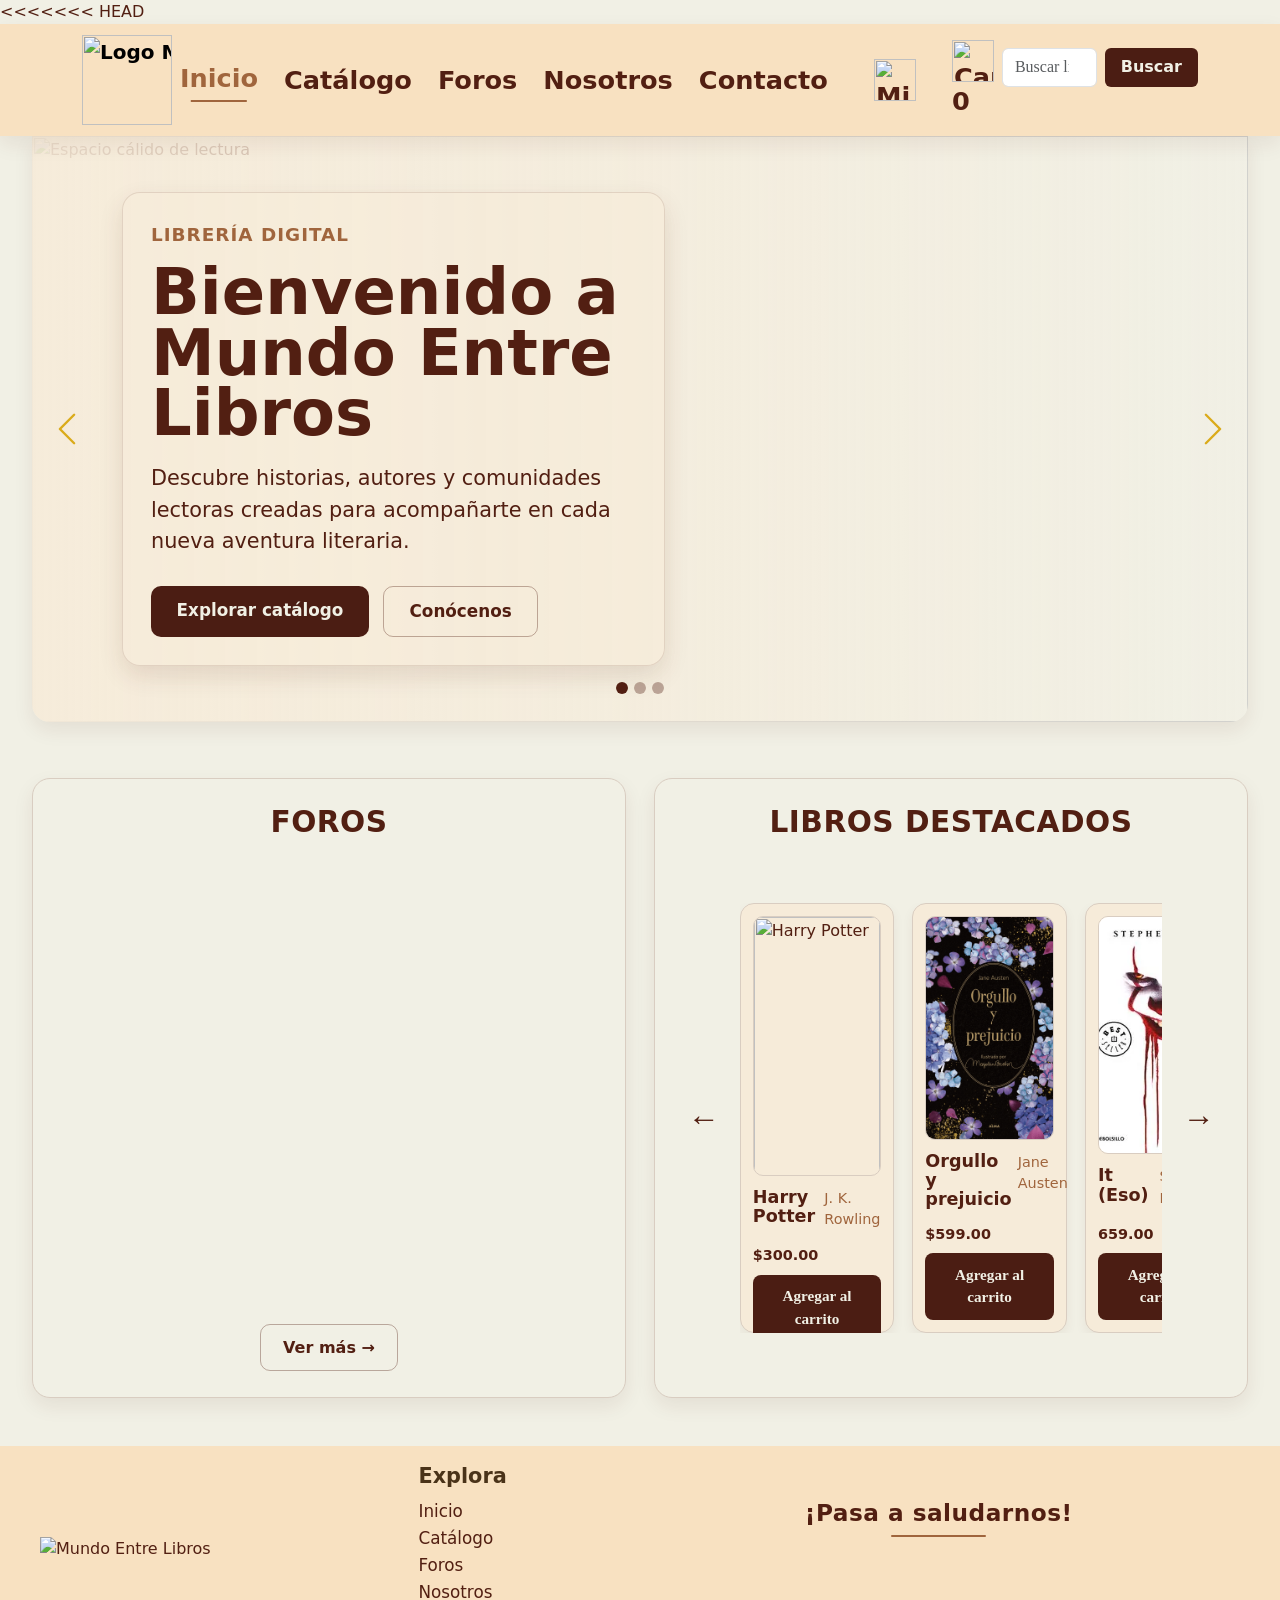
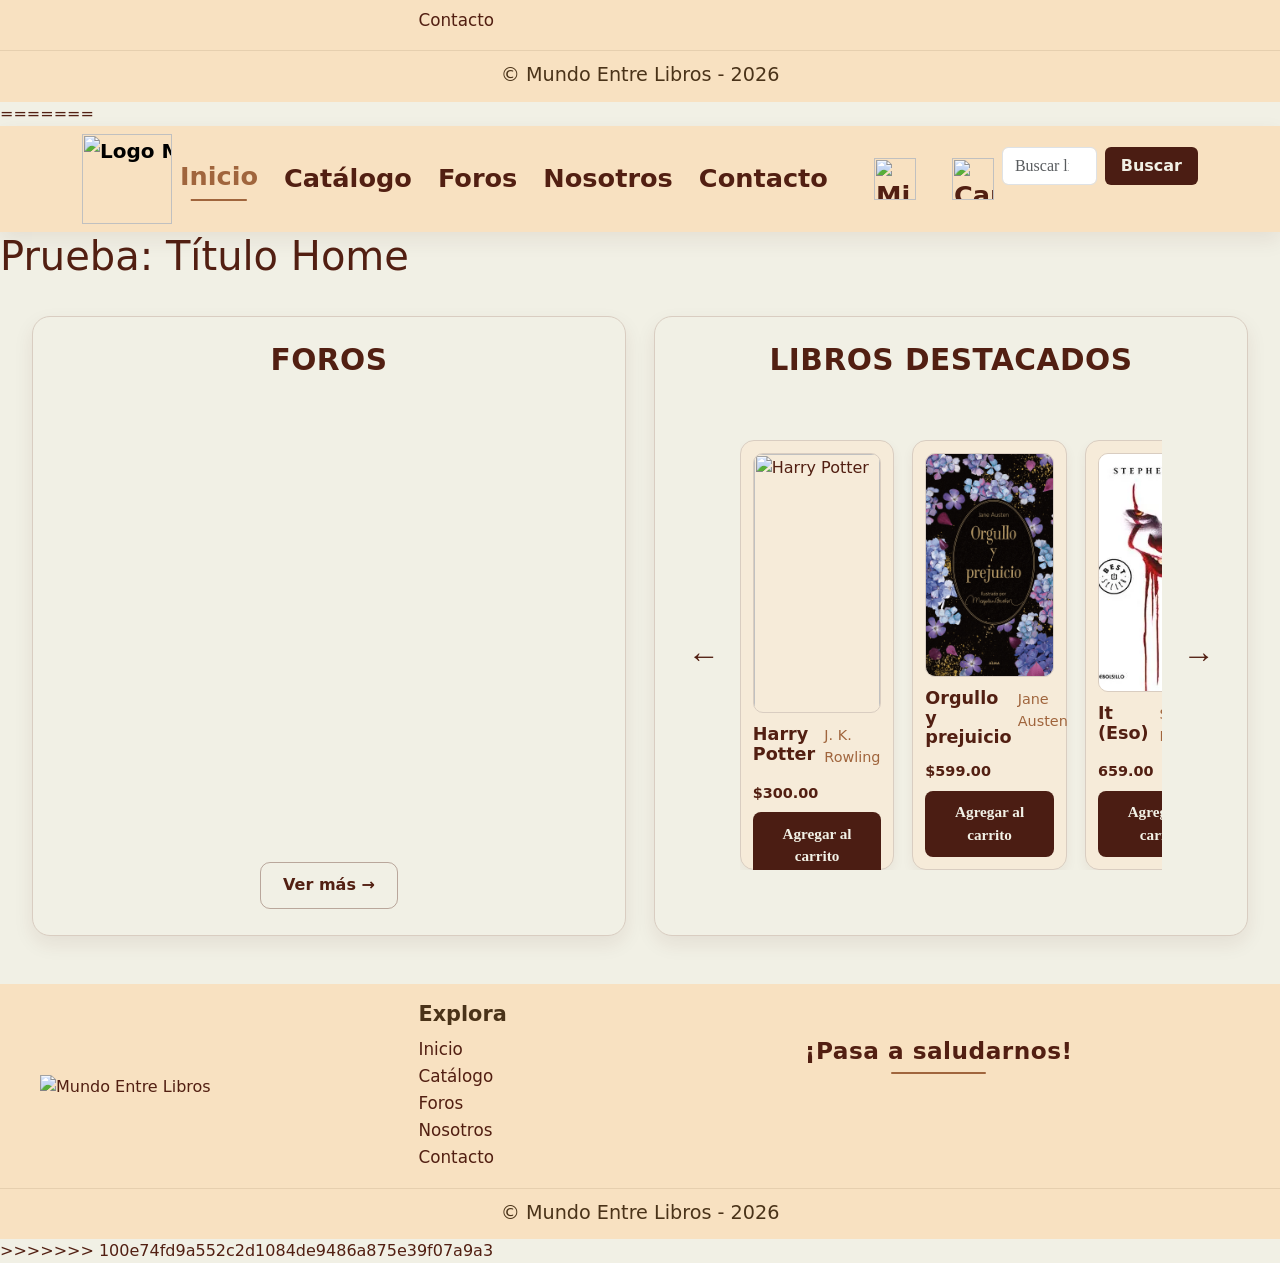
==== commit 0314f256: "Merge origin/Carlos con resolución de conflictos" ====
--- a/frontend/index.html
+++ b/frontend/index.html
@@ -1,3 +1,4 @@
+<<<<<<< HEAD
 <!doctype html>
 <html lang="en">
 
@@ -391,4 +392,238 @@
     <script src="https://cdn.jsdelivr.net/npm/bootstrap@5.3.8/dist/js/bootstrap.bundle.min.js"></script>
 </body>
 
+=======
+<!doctype html>
+<html lang="en">
+
+<head>
+    <meta charset="UTF-8" />
+    <link rel="icon" type="image/svg+xml" href="/favicon.svg" />
+    <meta name="viewport" content="width=device-width, initial-scale=1.0" />
+    <title>Mundo Entre Libros - Home</title>
+    <link rel="stylesheet" href="https://cdn.jsdelivr.net/npm/bootstrap@5.3.8/dist/css/bootstrap.min.css">
+    <link rel="stylesheet" href="./src/style.css">
+</head>
+
+<body>
+    <div class="container-fluid">
+        <nav class="navbar navbar-expand-lg sticky-top" aria-label="Navegación principal">
+            <div class="container">
+
+                <a class="navbar-brand fw-bold" href="/">
+                    <img src="/src/assets/icons/logo-mel.png" alt="Logo Mundo Entre Libros" class="navbar-logo"
+                        loading="lazy" />
+                </a>
+
+                <button class="navbar-toggler" type="button" data-bs-toggle="collapse" data-bs-target="#navbarNav"
+                    aria-controls="navbarNav" aria-expanded="false" aria-label="Abrir menú">
+                    <span class="navbar-toggler-icon"></span>
+                </button>
+
+                <div class="collapse navbar-collapse" id="navbarNav">
+                    <ul class="navbar-nav mx-auto">
+                        <li class="nav-item active">
+                            <a class="nav-link active" href="/"> Inicio </a>
+                        </li>
+                        <li class="nav-item">
+                            <a class="nav-link" href="/catalog/catalog.html">
+                                Catálogo
+                            </a>
+                        </li>
+                        <li class="nav-item">
+                            <a class="nav-link" href="/forums/forums.html">
+                                Foros
+                            </a>
+                        </li>
+                        <li class="nav-item">
+                            <a class="nav-link" aria-current="page" href="/aboutUs/aboutUs.html">
+                                Nosotros
+                            </a>
+                        </li>
+                        <li class="nav-item">
+                            <a class="nav-link" href="/contact/contact.html">
+                                Contacto
+                            </a>
+                        </li>
+                        <li class="nav-item">
+                            <a class="nav-link" href="/account/account.html">
+                                <img src="/src/assets/icons/icono-cuenta-navbar.png" alt="Mi Cuenta" class="navbar-icon"
+                                    loading="lazy" />
+                            </a>
+                        </li>
+
+                        <li class="nav-item">
+                            <a class="nav-link" href="/shoppingCart/shopping.html">
+                                <img src="/src/assets/icons/icono-carrito-navbar.png" alt="Carrito" class="navbar-icon"
+                                    loading="lazy" />
+                            </a>
+                        </li>
+                    </ul>
+
+                    <form class="search-form d-flex" role="search">
+                        <input class="form-control me-2" type="search" placeholder="Buscar libros..."
+                            aria-label="Buscar libros" />
+                        <button class="btn btn-outline-light" type="submit">
+                            Buscar
+                        </button>
+                    </form>
+                </div>
+            </div>
+        </nav>
+        <h1>Prueba: Título Home</h1>
+        <!--? Header / Carrusel: Carlos-->
+        <header>
+            <!--Escribe tu código aquí-->
+        </header>
+        <main>
+            <!--? Sección foros: Miguel-->
+                <section class="foros-contenedor">
+                    <h2 class="titulo-foros">FOROS</h2>
+
+                    <div id="foros-populares" class="foros-lista"></div>
+
+                    <a href="/forums/forums.html" class="btn-ver-mas">
+                        Ver más →
+                    </a>
+                </section>
+             
+            <!--? Sección libros destacados: Adri-->
+    
+                <section class="libros-destacados">
+                    <h2>LIBROS DESTACADOS</h2>
+                    <div class="libros-carousel">
+                        <button class="flecha-libros" id="btnLibroPrev">←</button>
+                        <div class="libros-ventana">
+                            <div class="libros-track" id="librosTrack">
+                                <div class="libro-card">
+                                    <img src="/src/assets/libros/HP_Piedra_Filosofal.webp" alt="Harry Potter"
+                                        class="libro-img">
+                                    <div class="libro-info">
+                                        <h4>Harry Potter</h4>
+                                        <p>J. K. Rowling</p>
+                                        <div class="libro-precio">$300.00</div>
+                                    </div>
+                                    <button class="btn-agregar-carrito">Agregar al carrito</button>
+                                </div>
+
+                                <div class="libro-card">
+                                    <img src="./src/assets/libros/9788419599216.jpg"  alt="Orgullo y prejuicio"
+                                        class="libro-img">
+                                    <div class="libro-info">
+                                        <h4>Orgullo y prejuicio</h4>
+                                        <p>Jane Austen</p>
+                                        <div class="libro-precio">$599.00</div>
+                                    </div>
+                                    <button class="btn-agregar-carrito">Agregar al carrito</button>
+                                </div>
+
+                                <div class="libro-card">
+                                    <img src="./src/assets/libros/It.webp" alt="1984" class="libro-img">
+                                    <div class="libro-info">
+                                        <h4>It (Eso)</h4>
+                                        <p>Stephen King</p>
+                                        <div class="libro-precio">659.00</div>
+                                    </div>
+                                    <button class="btn-agregar-carrito">Agregar al carrito</button>
+                                </div>
+
+                                <div class="libro-card">
+                                    <img src="./src/assets/libros/Dune.jpg" alt="El principito" class="libro-img">
+                                    <div class="libro-info">
+                                        <h4>Dune</h4>
+                                        <p>Frank Herbert</p>
+                                        <div class="libro-precio">$400.00</div>
+                                    </div>
+                                    <button class="btn-agregar-carrito">Agregar al carrito</button>
+                                </div>
+
+                            </div>
+                        </div>
+
+                        <button class="flecha-libros" id="btnLibroNext">→</button>
+                    </div>
+                </section>
+        </main>
+        <!--? Footer: Rodrigo-->
+        <footer class="main-footer">
+            <div class="footer-container">
+
+                <div class="footer-section logo-section">
+                    <img src="/src/assets/icons/logo-mel-horizontal.png" alt="Mundo Entre Libros"
+                        class="img-fluid footer-logo">
+                </div>
+
+                <div class="footer-section links-section">
+                    <h3>Explora</h3>
+                    <ul>
+                        <li><a href="/">Inicio</a></li>
+                        <li><a href="/catalog/catalog.html">Catálogo</a></li>
+                        <li><a href="/forums/forums.html">Foros</a></li>
+                        <li><a href="/aboutUs/aboutUs.html">Nosotros</a></li>
+                        <li><a href="/contact/contact.html">Contacto</a></li>
+                    </ul>
+                </div>
+
+
+                <div class="footer-section pixel-section">
+                    <p class="pixel-interaction-title">¡Pasa a saludarnos!</p>
+                    <div class="pixel-team">
+                        <!--Mafer-->
+                        <a href="https://github.com/mafernandarodrigueztdev-byte" target="_blank"
+                            rel="noopener noreferrer" class="pixel-member pixel-mafer"
+                            title="GitHub de María Fernanda Rodríguez Trinidad"
+                            aria-label="Ir al perfil de GitHub de María Fernanda Rodríguez Trinidad">
+                        </a>
+
+                        <!--Adri-->
+                        <a href="https://github.com/iladricg14-lab" target="_blank" rel="noopener noreferrer"
+                            class="pixel-member pixel-ilse" title="GitHub de Ilse Adriana Careo Galicia"
+                            aria-label="Ir al perfil de GitHub de Ilse Adriana Careo Galicia">
+                        </a>
+
+                        <!--Rodrigo-->
+                        <a href="https://github.com/Rock2612" target="_blank" rel="noopener noreferrer"
+                            class="pixel-member pixel-rodrigo" title="GitHub de Rodrigo González Pastrana"
+                            aria-label="Ir al perfil de GitHub de Rodrigo González Pastrana">
+                        </a>
+
+                        <!--Israel-->
+                        <a href="https://github.com/IsraelMRQ" target="_blank" rel="noopener noreferrer"
+                            class="pixel-member pixel-israel" title="GitHub de José Israel Manrique Roque"
+                            aria-label="Ir al perfil de GitHub de José Israel Manrique Roque">
+                        </a>
+
+                        <!--Miguel-->
+                        <a href="https://github.com/Miguel02mg" target="_blank" rel="noopener noreferrer"
+                            class="pixel-member pixel-miguel" title="GitHub de Miguel Ángel Martínez Garduño"
+                            aria-label="Ir al perfil de GitHub de Miguel Ángel Martínez Garduño">
+                        </a>
+
+                        <!--Carlos-->
+                        <a href="https://github.com/Carlos-Software-Engineer-1999" target="_blank"
+                            rel="noopener noreferrer" class="pixel-member pixel-carlos"
+                            title="GitHub de Carlos Navarrete Tapia"
+                            aria-label="Ir al perfil de GitHub de Carlos Navarrete Tapia">
+                        </a>
+
+                        <!--Tonantzin-->
+                        <a href="https://github.com/Tonantzinap" target="_blank" rel="noopener noreferrer"
+                            class="pixel-member pixel-tonantzin" title="GitHub de Tonantzin Alquisira Palma"
+                            aria-label="Ir al perfil de GitHub de Tonantzin Alquisira Palma">
+                        </a>
+                    </div>
+                </div>
+
+            </div>
+
+            <div class="footer-bottom">
+                <p>&copy; Mundo Entre Libros - 2026</p>
+            </div>
+        </footer>
+    </div>
+    <script type="module" src="/src/main.js"></script>
+    <script src="https://cdn.jsdelivr.net/npm/bootstrap@5.3.8/dist/js/bootstrap.bundle.min.js"></script>
+</body>
+
+>>>>>>> 100e74fd9a552c2d1084de9486a875e39f07a9a3
 </html>
--- a/frontend/src/style.css
+++ b/frontend/src/style.css
@@ -1,3 +1,4 @@
+<<<<<<< HEAD
 /* ==========================================================================
    IMPORTACIÓN DE FUENTES (API de Google Fonts)
    ========================================================================== */
@@ -1573,4 +1574,981 @@
   .footer-bottom p {
     font-size: 1rem;
   }
+=======
+/* ==========================================================================
+   IMPORTACIÓN DE FUENTES (API de Google Fonts)
+   ========================================================================== */
+@import url("https://fonts.googleapis.com/css2?family=Cormorant+Garamond:ital,wght@0,300;0,400;0,500;0,600;0,700;1,400&display=swap");
+
+/* ==========================================================================
+   RESET, CONFIGURACIÓN GLOBAL Y VARIABLES
+   ========================================================================== */
+* {
+  margin: 0;
+  padding: 0;
+  box-sizing: border-box;
+  font-family: "Cormorant Garamond", serif;
+}
+
+:root {
+  --fondo-principal-crema: #f1f0e5;
+  --fondo-blanco-calido: #f6ebd9;
+  --texto-principal-cafe-oscuro: #521f12;
+  --boton-principal-acento-fuerte: #4b1d13;
+  --beige-calido-degradado: #f8e1c1;
+  --crema-secundario: #f6ebd9;
+  --cafe-medio: #a0653d;
+  --beige-grisaceo: #d9cdc1;
+  /* Nota: Asegúrate de tener definida esta variable en tu proyecto si la vas a usar */
+  --color-verde-acento: #2e5a44;
+}
+
+body {
+  width: 100%;
+  min-height: 100%;
+  margin: 0;
+  padding: 0;
+  background-color: var(--fondo-principal-crema);
+  overflow-x: hidden;
+}
+
+/* Comportamiento Flexbox para el contenedor de Bootstrap */
+.container-fluid {
+  display: flex;
+  flex-direction: column;
+  min-height: 100vh;
+  padding: 0;
+}
+
+/* El elemento <main> se expande para empujar el footer al fondo */
+main {
+  flex: 1;
+}
+
+/* ==========================================================================
+   NAVBAR
+   ========================================================================== */
+
+.navbar {
+  background-color: var(--beige-calido-degradado);
+  font-family: "Cormorant Garamond", serif;
+  font-size: 1.6rem;
+  font-weight: 700;
+  padding: 0.5rem 0;
+  box-shadow: var(--sombra);
+}
+
+/* Contenedor interno de Bootstrap */
+.navbar .container {
+  min-height: 90px;
+  display: flex;
+  align-items: center;
+}
+
+/* Marca / logo */
+.navbar-brand {
+  padding: 0;
+  margin: 0;
+  display: flex;
+  align-items: center;
+}
+
+/* Logo */
+.navbar-logo {
+  width: 90px;
+  max-width: 90px;
+  height: auto;
+  object-fit: contain;
+  transform: none;
+}
+
+/* Links */
+.nav-link {
+  position: relative;
+  color: var(--texto-principal-cafe-oscuro) !important;
+  padding: 0.5rem 1rem;
+  transition: transform 0.3s ease, color 0.3s ease;
+}
+
+.nav-link:hover,
+.nav-link.active {
+  color: var(--cafe-medio) !important;
+  transform: translateY(-2px);
+  text-decoration: none;
+}
+
+/* Línea decorativa inferior */
+.nav-link::after {
+  content: "";
+  position: absolute;
+  bottom: 0.2rem;
+  left: 50%;
+  width: 0;
+  height: 2px;
+  background-color: var(--cafe-medio);
+  transform: translateX(-50%);
+  transition: width 0.3s ease;
+}
+
+.nav-link:hover::after,
+.nav-link.active::after {
+  width: 60%;
+}
+
+/* Iconos de cuenta y carrito */
+.navbar-icon {
+  width: 42px;
+  height: 42px;
+  object-fit: contain;
+}
+
+/* Buscador */
+.search-form input {
+  font-size: 1rem;
+}
+
+.search-form .btn {
+  background-color: var(--boton-principal-acento-fuerte);
+  color: var(--fondo-principal-crema);
+  border: none;
+  font-size: 1rem;
+  padding: 0.45rem 1rem;
+}
+
+.search-form .btn:hover {
+  background-color: var(--texto-principal-cafe-oscuro);
+  color: var(--fondo-principal-crema);
+}
+
+/* ==========================================================================
+   ICONOS NAVBAR
+   ========================================================================== */
+
+.navbar-icon {
+  width: 42px;
+  height: 42px;
+  object-fit: contain;
+  transition: transform var(--transicion);
+}
+
+/* Hover sobre iconos */
+.nav-link:hover .navbar-icon {
+  transform: scale(1.1);
+  transform: translateY(-2px);
+}
+
+/* Separación entre los elementos del menú */
+.navbar-nav {
+  align-items: center;
+  gap: 10px;
+}
+
+/* Más espacio antes del icono de usuario */
+.nav-item:nth-last-child(2) {
+  margin-left: 20px;
+}
+
+/* Espacio entre usuario y carrito */
+.nav-item:last-child {
+  margin-left: 10px;
+}
+
+.navbar-toggler {
+  border: none;
+}
+
+.navbar-toggler:focus {
+  box-shadow: none;
+}
+
+.btn {
+  background-color: var(--boton-principal-acento-fuerte);
+  font-weight: 800;
+  transition: 0.1s ease;
+}
+
+
+
+/*Sección carrusel header: Carlos/
+
+
+
+
+/*Sección foros destacados: Miguel/
+
+
+
+
+/*Sección libros destacados: Adri/
+
+
+
+/* ==========================================================================
+   SECCIÓN: ESTILOS DEL FOOTER
+   ========================================================================== */
+.main-footer {
+  background-color: #f8e1c1; /* Color crema base */
+  padding: 15px 0 10px 0;
+  width: 100%;
+  margin-top: auto; /* Refuerzo de posicionamiento */
+}
+
+/* Distribución en 3 columnas alineadas verticalmente al centro */
+.footer-container {
+  max-width: 1800px;
+  margin: 3px auto;
+  display: grid;
+  grid-template-columns: repeat(auto-fit, minmax(250px, 1fr));
+  gap: 10px;
+  padding: 0 20px;
+  align-items: center;
+}
+
+/* --- COLUMNA 1: LOGO E ICONOS DE INTEGRANTES --- */
+.logo-section {
+  display: flex;
+  flex-direction: column;
+  align-items: flex-start; /* Alinea logo e imágenes a la izquierda */
+  gap: 3px;
+  margin-left: 20px;
+}
+
+.footer-logo {
+  max-width: 290px;
+  height: auto;
+  object-fit: contain;
+}
+
+.team-github-icons {
+  display: flex;
+  gap: 15px; /* Separación horizontal entre cada imagen */
+  margin-top: 5px;
+}
+
+/* Estilos para los iconos de fuente de Bootstrap */
+.member-icon {
+  font-size: 2rem;
+  color: #4a3319;
+  transition:
+    transform 0.2s ease,
+    color 0.2s ease;
+  display: inline-block;
+}
+
+/* Efecto al pasar el cursor encima de un icono */
+.team-github-icons a:hover .member-icon {
+  transform: translateY(-3px);
+  color: black;
+}
+
+/* Ajuste de columnas desktop*/
+.footer-container {
+  max-width: 1800px;
+  margin: 3px auto;
+  display: grid;
+  grid-template-columns: 1fr 0.55fr 1.7fr;
+  gap: 24px;
+  padding: 0 40px;
+  align-items: center;
+}
+
+/* --- COLUMNA 2: EXPLORA (NAVEGACIÓN) --- */
+.footer-section h3 {
+  color: #4a3319;
+  font-size: 1.3rem;
+  font-weight: 900;
+ margin-bottom: 10px;
+  margin-left: 30px;
+}
+
+.footer-section h3::after {
+  display: none;
+}
+
+.footer-section ul {
+  list-style: none;
+}
+
+.footer-section ul li {
+  margin-bottom: 0.5px;
+}
+
+.footer-section ul li a {
+  color: var(--texto-principal-cafe-oscuro);
+  text-decoration: none;
+  font-size: 1.05rem;
+  transition: color 0.4s ease;
+}
+
+.footer-section ul li a:hover {
+  color: var(--cafe-medio);
+}
+
+/* --- COLUMNA 3: ESPACIADOR INVISIBLE --- */
+.spacer-section {
+  display: block;
+}
+
+/* --- PARTE INFERIOR: SECCIÓN DE COPYRIGHT --- */
+.footer-bottom {
+  text-align: center;
+  margin-top: 15px;
+  padding-top: 10px;
+  border-top: 1px solid rgba(74, 51, 25, 0.1); /* Línea divisoria sutil */
+  width: 100%;
+}
+
+.footer-bottom p {
+  color: #4a3319;
+  font-size: 1.2rem;
+  margin: 0;
+}
+
+/* --- COLUMNA 3: ESPACIADOR INVISIBLE --- */
+.spacer-section {
+  display: block;
+}
+
+/* --- PARTE INFERIOR: SECCIÓN DE COPYRIGHT --- */
+.footer-bottom {
+  text-align: center;
+  margin-top: 15px;
+  padding-top: 10px;
+  border-top: 1px solid rgba(74, 51, 25, 0.1); /* Línea divisoria sutil */
+  width: 100%;
+}
+
+.footer-bottom p {
+  color: #4a3319;
+  font-size: 1.2rem;
+  margin: 0;
+}
+
+/* ==========================================================================
+   FOOTER - SPRITES 8 BIT DEL EQUIPO
+   ========================================================================== */
+
+.pixel-section {
+    width: 100%;
+    display: flex;
+    flex-direction: column;
+    align-items: flex-end;
+    justify-content: center;
+    gap: 4px;
+    padding-right: 0;
+}
+
+.pixel-interaction-title {
+    width: 100%;
+    text-align: center;
+    color: var(--texto-principal-cafe-oscuro);
+    font-family: "Cormorant Garamond", serif;
+    font-size: 1.45rem;
+    font-weight: 700;
+    margin: 0 0 2px 0;
+    letter-spacing: 0.5px;
+}
+
+.pixel-interaction-title::after {
+    content: "";
+    display: block;
+    width: 95px;
+    height: 2px;
+    background-color: var(--cafe-medio);
+    margin: 4px auto 0;
+    border-radius: 999px;
+}
+
+.pixel-section {
+  width: 100%;
+  display: flex;
+  align-items: center;
+  justify-content: flex-end;
+  padding-right: 0;
+}
+
+.pixel-message {
+  text-align: right;
+  color: var(--texto-principal-cafe-oscuro);
+  display: none; /* Para que los sprites usen todo el espacio */
+}
+
+.pixel-title {
+  font-size: 1.25rem;
+  font-weight: 700;
+  color: var(--cafe-medio);
+  margin: 0;
+}
+
+.pixel-description {
+  font-size: 0.95rem;
+  color: var(--texto-principal-cafe-oscuro);
+  margin: 0;
+  max-width: 360px;
+  line-height: 1.1rem;
+}
+
+.pixel-team {
+  width: 100%;
+  display: flex;
+  align-items: flex-end;
+  justify-content: space-between;
+  gap: 12px;
+  flex-wrap: nowrap; /* CLAVE: evita que se bajen */
+}
+
+/* Base de cada sprite */
+.pixel-member {
+  --sprite-size: clamp(58px, 4vw, 82px);
+
+  width: var(--sprite-size);
+  height: var(--sprite-size);
+  background-image: var(--sprite);
+  background-repeat: no-repeat;
+  background-size: calc(var(--sprite-size) * var(--frames)) var(--sprite-size);
+  image-rendering: pixelated;
+  image-rendering: crisp-edges;
+  animation: pixel-animation var(--speed, 1s) steps(var(--frames)) infinite;
+  transform-origin: bottom center;
+  transition: transform 0.25s ease;
+  flex: 0 0 var(--sprite-size);
+}
+
+.pixel-member:hover {
+  transform: translateY(-6px) scale(1.08);
+}
+
+@keyframes pixel-animation {
+  from {
+    background-position-x: 0;
+  }
+
+  to {
+    background-position-x: calc(var(--sprite-size) * var(--frames) * -1);
+  }
+}
+
+/*Ajuste de cada integrante*/
+.pixel-mafer {
+  --sprite: url("/src/assets/sprites/maf1-9.png.png");
+  --frame-width: 96px;
+  --frame-height: 96px;
+  --sheet-width: 864px;
+  --frames: 9;
+  --speed: 1s;
+}
+
+.pixel-ilse {
+  --sprite: url("/src/assets/sprites/adr1.png");
+  --frame-width: 96px;
+  --frame-height: 96px;
+  --sheet-width: 864px;
+  --frames: 9;
+  --speed: 1.05s;
+}
+
+.pixel-rodrigo {
+  --sprite: url("/src/assets/sprites/rod1.png");
+  --frame-width: 96px;
+  --frame-height: 96px;
+  --sheet-width: 864px;
+  --frames: 9;
+  --speed: 0.95s;
+}
+
+.pixel-israel {
+  --sprite: url("/src/assets/sprites/isr1.png");
+  --frame-width: 96px;
+  --frame-height: 96px;
+  --sheet-width: 864px;
+  --frames: 9;
+  --speed: 1.1s;
+}
+
+.pixel-miguel {
+  --sprite: url("/src/assets/sprites/mig1.png");
+  --frame-width: 96px;
+  --frame-height: 96px;
+  --sheet-width: 864px;
+  --frames: 9;
+  --speed: 1s;
+}
+
+.pixel-carlos {
+  --sprite: url("/src/assets/sprites/car1.png");
+  --frame-width: 96px;
+  --frame-height: 96px;
+  --sheet-width: 864px;
+  --frames: 9;
+  --speed: 0.98s;
+}
+
+.pixel-tonantzin {
+  --sprite: url("/src/assets/sprites/ton1.png");
+  --frame-width: 96px;
+  --frame-height: 96px;
+  --sheet-width: 864px;
+  --frames: 9;
+  --speed: 1.08s;
+}
+
+
+
+
+
+
+/* ==========================================================================
+   AJUSTES RESPONSIVOS (Pantallas Móviles)
+   ========================================================================== */
+
+@media (max-width: 1030px) {
+  .navbar {
+    padding: 8px 0;
+  }
+
+  .navbar-logo {
+    width: 95px;
+    max-width: 95px;
+  }
+
+  .nav-link {
+    font-size: 1.4rem;
+  }
+}
+
+
+@media (max-width: 991px) {
+  .navbar {
+    padding: 0.4rem 1rem;
+  }
+
+  .navbar .container {
+    min-height: 90px;
+    max-width: 100%;
+  }
+
+  .navbar-logo {
+    width: 95px;
+    max-width: 95px;
+  }
+
+  .navbar-toggler {
+    border: none;
+    padding: 0.25rem;
+  }
+
+  .navbar-toggler:focus {
+    box-shadow: none;
+  }
+
+  .navbar-collapse {
+    background-color: var(--beige-calido-degradado);
+    padding: 1rem 0;
+    text-align: center;
+  }
+
+  .navbar-nav {
+    gap: 0.4rem;
+  }
+
+  .nav-link {
+    font-size: 1.4rem;
+    padding: 0.4rem 0;
+  }
+
+  .nav-link:hover {
+    transform: none;
+  }
+
+  .navbar-icon {
+    width: 36px;
+    height: 36px;
+  }
+
+
+
+  .footer-container {
+    grid-template-columns: 1fr; /* Cambia a una sola columna vertical */
+    text-align: center;
+    gap: 25px;
+  }
+
+  /* Centra contenidos en celulares y remueve el margen izquierdo */
+  .logo-section {
+    align-items: center;
+    justify-content: center;
+    margin-left: 0;
+  }
+
+  /*Responsive de los 8bit*/
+  .pixel-section {
+        align-items: center;
+        gap: 8px;
+    }
+
+    .pixel-interaction-title {
+        font-size: 1.25rem;
+        margin-bottom: 4px;
+    }
+
+    .pixel-interaction-title::after {
+        width: 75px;
+    }
+  
+  .pixel-section {
+    align-items: center;
+    text-align: center;
+    padding-right: 0;
+    gap: 10px;
+  }
+
+  .pixel-message {
+    text-align: center;
+  }
+
+  .pixel-description {
+    max-width: 280px;
+    font-size: 0.85rem;
+  }
+
+  .pixel-team {
+    justify-content: center;
+    gap: 4px;
+  }
+
+  .pixel-member {
+    transform: scale(0.75);
+    margin: -10px;
+  }
+
+  .pixel-member:hover {
+    transform: scale(0.8) translateY(-4px);
+  }
+}
+
+
+@media (max-width: 576px) {
+  .navbar .container {
+    min-height: 78px;
+  }
+
+  .navbar-logo {
+    width: 78px;
+    max-width: 78px;
+  }
+}
+/*Cards foros*/
+
+/* =========================
+   FUENTE GENERAL DEL BLOQUE
+========================= */
+.foros-contenedor {
+  font-family: "Cormorant Garamond", serif;
+
+  width: 50%;
+  background: var(--fondo-principal-crema);
+  border: 1px solid var(--beige-grisaceo);
+  border-radius: 16px;
+
+  padding: 18px;
+
+  display: flex;
+  flex-direction: column;
+  gap: 14px;
+
+  box-shadow: 0 8px 20px rgba(82, 31, 18, 0.08);
+}
+
+/* =========================
+   TÍTULO
+========================= */
+.titulo-foros {
+  text-align: center;
+  margin: 0;
+  font-size: 22px;
+  font-weight: 600;
+  color: var(--texto-principal-cafe-oscuro);
+}
+
+/* =========================
+   LISTA
+========================= */
+#foros-populares {
+  display: flex;
+  flex-direction: column;
+  gap: 10px;
+}
+
+/* =========================
+   CARD FORO
+========================= */
+.foro-card-mini {
+  display: flex;
+  gap: 14px;
+  align-items: center;
+
+  padding: 14px;
+  border-radius: 12px;
+
+  border: 1px solid var(--beige-grisaceo);
+
+  transition: 0.2s ease;
+}
+
+/* alternado elegante */
+.foro-card-mini:nth-child(odd) {
+  background: var(--crema-secundario);
+}
+
+.foro-card-mini:nth-child(even) {
+  background: var(--beige-calido-degradado);
+}
+
+.foro-card-mini:hover {
+  transform: translateY(-2px);
+  box-shadow: 0 4px 12px rgba(82, 31, 18, 0.12);
+}
+
+/* =========================
+   ICONO GRANDE
+========================= */
+.foro-icono {
+  font-size: 36px;
+  min-width: 50px;
+  text-align: center;
+}
+
+/* =========================
+   CONTENIDO
+========================= */
+.foro-content {
+  display: flex;
+  flex-direction: column;
+  gap: 4px;
+}
+
+.foro-content h4 {
+  margin: 0;
+  font-size: 16px;
+  font-weight: 600;
+  color: var(--texto-principal-cafe-oscuro);
+}
+
+.foro-content p {
+  margin: 0;
+  font-size: 13px;
+  opacity: 0.8;
+}
+
+.foro-stats {
+  font-size: 12px;
+  color: var(--cafe-medio);
+}
+
+/* =========================
+   BOTÓN VER MÁS
+========================= */
+.btn-ver-mas {
+  align-self: center;
+
+  margin-top: 8px;
+  padding: 8px 14px;
+
+  background: transparent;
+  border: 1px solid var(--boton-principal-acento-fuerte);
+  color: var(--boton-principal-acento-fuerte);
+
+  border-radius: 10px;
+
+  text-decoration: none;
+  font-size: 13px;
+  font-weight: 500;
+
+  transition: 0.25s ease;
+}
+
+.btn-ver-mas:hover {
+  background: var(--boton-principal-acento-fuerte);
+  color: var(--fondo-principal-crema);
+}
+
+/*Libros destacados */
+
+/* Contenedor general de foros + libros */
+main {
+    display: flex;
+    gap: 14px;
+    align-items: stretch;
+    padding: 0 6px;
+}
+
+/* Asegura que foros quede a la izquierda */
+main > section {
+    width: 50%;
+}
+
+/* Libros destacados */
+
+.libros-destacados{
+    flex-basis: 50%;
+    max-width: 50%;
+
+    background: var(--fondo-principal-crema);
+    border: 1px solid var(--beige-grisaceo);
+    border-radius: 16px;
+    padding: 18px;
+    box-shadow: 0 8px 20px rgba(82, 31, 18, 0.08);
+}
+
+.libros-destacados h2 {
+    text-align: center;
+    margin: 0 0 16px;
+    font-size: 22px;
+    font-weight: 600;
+    color: var(--texto-principal-cafe-oscuro);
+}
+
+.libros-carousel {
+    display: flex;
+    align-items: center;
+    gap: 10px;
+}
+
+.libros-ventana {
+    overflow: hidden;
+    width: 100%;
+}
+
+.libros-track {
+    display: flex;
+    gap: 14px;
+    transition: transform 0.4s ease;
+}
+
+.libro-card {
+    min-width: calc((100% - 28px) / 2.5);
+    max-width: calc((100% - 28px) / 2.5);
+    background: var(--crema-secundario);
+    border: 1px solid var(--beige-grisaceo);
+    border-radius: 12px;
+    padding: 10px;
+    display: flex;
+    flex-direction: column;
+}
+
+.libro-img {
+    width: 100%;
+    height: 210px;
+    object-fit: cover;
+    object-position: center;
+    border: 1px solid var(--beige-grisaceo);
+    border-radius: 8px;
+    margin-bottom: 10px;
+}
+
+.libro-info {
+    display: grid;
+    grid-template-columns: 1fr auto;
+    gap: 4px;
+    align-items: start;
+}
+
+.libro-info h4 {
+    margin: 0;
+    font-size: 16px;
+    color: var(--texto-principal-cafe-oscuro);
+}
+
+.libro-info p {
+    margin: 0;
+    font-size: 13px;
+    color: var(--cafe-medio);
+}
+
+.libro-precio {
+    font-size: 12px;
+    font-weight: 600;
+    color: var(--texto-principal-cafe-oscuro);
+}
+
+.btn-agregar-carrito {
+    margin-top: auto;
+    padding: 8px;
+    background: var(--boton-principal-acento-fuerte);
+    color: var(--fondo-principal-crema);
+    border: none;
+    border-radius: 6px;
+    font-size: 12px;
+    cursor: pointer;
+}
+
+.btn-agregar-carrito:hover {
+    opacity: 0.9;
+}
+
+.flecha-libros {
+    background: transparent;
+    border: none;
+    color: var(--texto-principal-cafe-oscuro);
+    font-size: 28px;
+    cursor: pointer;
+    padding: 6px;
+}
+
+.flecha-libros:hover {
+    transform: scale(1.1);
+}
+
+/*Contenedores*/
+
+main{
+    display: flex;
+    justify-content: space-between;
+    align-items: flex-start;
+    gap: 20px;
+
+    width: 100%;
+    padding: 20px;
+    box-sizing: border-box;
+}
+
+.foros-contenedor,
+.libros-destacados{
+    flex-basis: 50%;
+    max-width: 50%;
+}
+
+/* Responsive */
+@media (max-width: 768px) {
+    main {
+        flex-direction: column;
+        align-items: center;
+        justify-content: center;
+        padding: 20px;
+    }
+
+     .foros-contenedor,
+    .libros-destacados {
+        width: 90%;
+        max-width: 420px;
+        margin: 0 auto;
+    }
+
+    .libro-card {
+        flex: 0 0 100%;
+        min-width: 100%;
+        max-width: 100%;
+    }
+
+    .libro-img {
+        width: 100%;
+        height: 220px;
+        object-fit: cover;
+        object-position: center;
+    }
+    
+    .libros-track {
+        gap: 14px;
+    }
+>>>>>>> 100e74fd9a552c2d1084de9486a875e39f07a9a3
 }
--- a/frontend/src/style.css
+++ b/frontend/src/style.css
@@ -1,3 +1,4 @@
+<<<<<<< HEAD
 /* ==========================================================================
    IMPORTACIÓN DE FUENTES (API de Google Fonts)
    ========================================================================== */
@@ -1573,4 +1574,981 @@
   .footer-bottom p {
     font-size: 1rem;
   }
+=======
+/* ==========================================================================
+   IMPORTACIÓN DE FUENTES (API de Google Fonts)
+   ========================================================================== */
+@import url("https://fonts.googleapis.com/css2?family=Cormorant+Garamond:ital,wght@0,300;0,400;0,500;0,600;0,700;1,400&display=swap");
+
+/* ==========================================================================
+   RESET, CONFIGURACIÓN GLOBAL Y VARIABLES
+   ========================================================================== */
+* {
+  margin: 0;
+  padding: 0;
+  box-sizing: border-box;
+  font-family: "Cormorant Garamond", serif;
+}
+
+:root {
+  --fondo-principal-crema: #f1f0e5;
+  --fondo-blanco-calido: #f6ebd9;
+  --texto-principal-cafe-oscuro: #521f12;
+  --boton-principal-acento-fuerte: #4b1d13;
+  --beige-calido-degradado: #f8e1c1;
+  --crema-secundario: #f6ebd9;
+  --cafe-medio: #a0653d;
+  --beige-grisaceo: #d9cdc1;
+  /* Nota: Asegúrate de tener definida esta variable en tu proyecto si la vas a usar */
+  --color-verde-acento: #2e5a44;
+}
+
+body {
+  width: 100%;
+  min-height: 100%;
+  margin: 0;
+  padding: 0;
+  background-color: var(--fondo-principal-crema);
+  overflow-x: hidden;
+}
+
+/* Comportamiento Flexbox para el contenedor de Bootstrap */
+.container-fluid {
+  display: flex;
+  flex-direction: column;
+  min-height: 100vh;
+  padding: 0;
+}
+
+/* El elemento <main> se expande para empujar el footer al fondo */
+main {
+  flex: 1;
+}
+
+/* ==========================================================================
+   NAVBAR
+   ========================================================================== */
+
+.navbar {
+  background-color: var(--beige-calido-degradado);
+  font-family: "Cormorant Garamond", serif;
+  font-size: 1.6rem;
+  font-weight: 700;
+  padding: 0.5rem 0;
+  box-shadow: var(--sombra);
+}
+
+/* Contenedor interno de Bootstrap */
+.navbar .container {
+  min-height: 90px;
+  display: flex;
+  align-items: center;
+}
+
+/* Marca / logo */
+.navbar-brand {
+  padding: 0;
+  margin: 0;
+  display: flex;
+  align-items: center;
+}
+
+/* Logo */
+.navbar-logo {
+  width: 90px;
+  max-width: 90px;
+  height: auto;
+  object-fit: contain;
+  transform: none;
+}
+
+/* Links */
+.nav-link {
+  position: relative;
+  color: var(--texto-principal-cafe-oscuro) !important;
+  padding: 0.5rem 1rem;
+  transition: transform 0.3s ease, color 0.3s ease;
+}
+
+.nav-link:hover,
+.nav-link.active {
+  color: var(--cafe-medio) !important;
+  transform: translateY(-2px);
+  text-decoration: none;
+}
+
+/* Línea decorativa inferior */
+.nav-link::after {
+  content: "";
+  position: absolute;
+  bottom: 0.2rem;
+  left: 50%;
+  width: 0;
+  height: 2px;
+  background-color: var(--cafe-medio);
+  transform: translateX(-50%);
+  transition: width 0.3s ease;
+}
+
+.nav-link:hover::after,
+.nav-link.active::after {
+  width: 60%;
+}
+
+/* Iconos de cuenta y carrito */
+.navbar-icon {
+  width: 42px;
+  height: 42px;
+  object-fit: contain;
+}
+
+/* Buscador */
+.search-form input {
+  font-size: 1rem;
+}
+
+.search-form .btn {
+  background-color: var(--boton-principal-acento-fuerte);
+  color: var(--fondo-principal-crema);
+  border: none;
+  font-size: 1rem;
+  padding: 0.45rem 1rem;
+}
+
+.search-form .btn:hover {
+  background-color: var(--texto-principal-cafe-oscuro);
+  color: var(--fondo-principal-crema);
+}
+
+/* ==========================================================================
+   ICONOS NAVBAR
+   ========================================================================== */
+
+.navbar-icon {
+  width: 42px;
+  height: 42px;
+  object-fit: contain;
+  transition: transform var(--transicion);
+}
+
+/* Hover sobre iconos */
+.nav-link:hover .navbar-icon {
+  transform: scale(1.1);
+  transform: translateY(-2px);
+}
+
+/* Separación entre los elementos del menú */
+.navbar-nav {
+  align-items: center;
+  gap: 10px;
+}
+
+/* Más espacio antes del icono de usuario */
+.nav-item:nth-last-child(2) {
+  margin-left: 20px;
+}
+
+/* Espacio entre usuario y carrito */
+.nav-item:last-child {
+  margin-left: 10px;
+}
+
+.navbar-toggler {
+  border: none;
+}
+
+.navbar-toggler:focus {
+  box-shadow: none;
+}
+
+.btn {
+  background-color: var(--boton-principal-acento-fuerte);
+  font-weight: 800;
+  transition: 0.1s ease;
+}
+
+
+
+/*Sección carrusel header: Carlos/
+
+
+
+
+/*Sección foros destacados: Miguel/
+
+
+
+
+/*Sección libros destacados: Adri/
+
+
+
+/* ==========================================================================
+   SECCIÓN: ESTILOS DEL FOOTER
+   ========================================================================== */
+.main-footer {
+  background-color: #f8e1c1; /* Color crema base */
+  padding: 15px 0 10px 0;
+  width: 100%;
+  margin-top: auto; /* Refuerzo de posicionamiento */
+}
+
+/* Distribución en 3 columnas alineadas verticalmente al centro */
+.footer-container {
+  max-width: 1800px;
+  margin: 3px auto;
+  display: grid;
+  grid-template-columns: repeat(auto-fit, minmax(250px, 1fr));
+  gap: 10px;
+  padding: 0 20px;
+  align-items: center;
+}
+
+/* --- COLUMNA 1: LOGO E ICONOS DE INTEGRANTES --- */
+.logo-section {
+  display: flex;
+  flex-direction: column;
+  align-items: flex-start; /* Alinea logo e imágenes a la izquierda */
+  gap: 3px;
+  margin-left: 20px;
+}
+
+.footer-logo {
+  max-width: 290px;
+  height: auto;
+  object-fit: contain;
+}
+
+.team-github-icons {
+  display: flex;
+  gap: 15px; /* Separación horizontal entre cada imagen */
+  margin-top: 5px;
+}
+
+/* Estilos para los iconos de fuente de Bootstrap */
+.member-icon {
+  font-size: 2rem;
+  color: #4a3319;
+  transition:
+    transform 0.2s ease,
+    color 0.2s ease;
+  display: inline-block;
+}
+
+/* Efecto al pasar el cursor encima de un icono */
+.team-github-icons a:hover .member-icon {
+  transform: translateY(-3px);
+  color: black;
+}
+
+/* Ajuste de columnas desktop*/
+.footer-container {
+  max-width: 1800px;
+  margin: 3px auto;
+  display: grid;
+  grid-template-columns: 1fr 0.55fr 1.7fr;
+  gap: 24px;
+  padding: 0 40px;
+  align-items: center;
+}
+
+/* --- COLUMNA 2: EXPLORA (NAVEGACIÓN) --- */
+.footer-section h3 {
+  color: #4a3319;
+  font-size: 1.3rem;
+  font-weight: 900;
+ margin-bottom: 10px;
+  margin-left: 30px;
+}
+
+.footer-section h3::after {
+  display: none;
+}
+
+.footer-section ul {
+  list-style: none;
+}
+
+.footer-section ul li {
+  margin-bottom: 0.5px;
+}
+
+.footer-section ul li a {
+  color: var(--texto-principal-cafe-oscuro);
+  text-decoration: none;
+  font-size: 1.05rem;
+  transition: color 0.4s ease;
+}
+
+.footer-section ul li a:hover {
+  color: var(--cafe-medio);
+}
+
+/* --- COLUMNA 3: ESPACIADOR INVISIBLE --- */
+.spacer-section {
+  display: block;
+}
+
+/* --- PARTE INFERIOR: SECCIÓN DE COPYRIGHT --- */
+.footer-bottom {
+  text-align: center;
+  margin-top: 15px;
+  padding-top: 10px;
+  border-top: 1px solid rgba(74, 51, 25, 0.1); /* Línea divisoria sutil */
+  width: 100%;
+}
+
+.footer-bottom p {
+  color: #4a3319;
+  font-size: 1.2rem;
+  margin: 0;
+}
+
+/* --- COLUMNA 3: ESPACIADOR INVISIBLE --- */
+.spacer-section {
+  display: block;
+}
+
+/* --- PARTE INFERIOR: SECCIÓN DE COPYRIGHT --- */
+.footer-bottom {
+  text-align: center;
+  margin-top: 15px;
+  padding-top: 10px;
+  border-top: 1px solid rgba(74, 51, 25, 0.1); /* Línea divisoria sutil */
+  width: 100%;
+}
+
+.footer-bottom p {
+  color: #4a3319;
+  font-size: 1.2rem;
+  margin: 0;
+}
+
+/* ==========================================================================
+   FOOTER - SPRITES 8 BIT DEL EQUIPO
+   ========================================================================== */
+
+.pixel-section {
+    width: 100%;
+    display: flex;
+    flex-direction: column;
+    align-items: flex-end;
+    justify-content: center;
+    gap: 4px;
+    padding-right: 0;
+}
+
+.pixel-interaction-title {
+    width: 100%;
+    text-align: center;
+    color: var(--texto-principal-cafe-oscuro);
+    font-family: "Cormorant Garamond", serif;
+    font-size: 1.45rem;
+    font-weight: 700;
+    margin: 0 0 2px 0;
+    letter-spacing: 0.5px;
+}
+
+.pixel-interaction-title::after {
+    content: "";
+    display: block;
+    width: 95px;
+    height: 2px;
+    background-color: var(--cafe-medio);
+    margin: 4px auto 0;
+    border-radius: 999px;
+}
+
+.pixel-section {
+  width: 100%;
+  display: flex;
+  align-items: center;
+  justify-content: flex-end;
+  padding-right: 0;
+}
+
+.pixel-message {
+  text-align: right;
+  color: var(--texto-principal-cafe-oscuro);
+  display: none; /* Para que los sprites usen todo el espacio */
+}
+
+.pixel-title {
+  font-size: 1.25rem;
+  font-weight: 700;
+  color: var(--cafe-medio);
+  margin: 0;
+}
+
+.pixel-description {
+  font-size: 0.95rem;
+  color: var(--texto-principal-cafe-oscuro);
+  margin: 0;
+  max-width: 360px;
+  line-height: 1.1rem;
+}
+
+.pixel-team {
+  width: 100%;
+  display: flex;
+  align-items: flex-end;
+  justify-content: space-between;
+  gap: 12px;
+  flex-wrap: nowrap; /* CLAVE: evita que se bajen */
+}
+
+/* Base de cada sprite */
+.pixel-member {
+  --sprite-size: clamp(58px, 4vw, 82px);
+
+  width: var(--sprite-size);
+  height: var(--sprite-size);
+  background-image: var(--sprite);
+  background-repeat: no-repeat;
+  background-size: calc(var(--sprite-size) * var(--frames)) var(--sprite-size);
+  image-rendering: pixelated;
+  image-rendering: crisp-edges;
+  animation: pixel-animation var(--speed, 1s) steps(var(--frames)) infinite;
+  transform-origin: bottom center;
+  transition: transform 0.25s ease;
+  flex: 0 0 var(--sprite-size);
+}
+
+.pixel-member:hover {
+  transform: translateY(-6px) scale(1.08);
+}
+
+@keyframes pixel-animation {
+  from {
+    background-position-x: 0;
+  }
+
+  to {
+    background-position-x: calc(var(--sprite-size) * var(--frames) * -1);
+  }
+}
+
+/*Ajuste de cada integrante*/
+.pixel-mafer {
+  --sprite: url("/src/assets/sprites/maf1-9.png.png");
+  --frame-width: 96px;
+  --frame-height: 96px;
+  --sheet-width: 864px;
+  --frames: 9;
+  --speed: 1s;
+}
+
+.pixel-ilse {
+  --sprite: url("/src/assets/sprites/adr1.png");
+  --frame-width: 96px;
+  --frame-height: 96px;
+  --sheet-width: 864px;
+  --frames: 9;
+  --speed: 1.05s;
+}
+
+.pixel-rodrigo {
+  --sprite: url("/src/assets/sprites/rod1.png");
+  --frame-width: 96px;
+  --frame-height: 96px;
+  --sheet-width: 864px;
+  --frames: 9;
+  --speed: 0.95s;
+}
+
+.pixel-israel {
+  --sprite: url("/src/assets/sprites/isr1.png");
+  --frame-width: 96px;
+  --frame-height: 96px;
+  --sheet-width: 864px;
+  --frames: 9;
+  --speed: 1.1s;
+}
+
+.pixel-miguel {
+  --sprite: url("/src/assets/sprites/mig1.png");
+  --frame-width: 96px;
+  --frame-height: 96px;
+  --sheet-width: 864px;
+  --frames: 9;
+  --speed: 1s;
+}
+
+.pixel-carlos {
+  --sprite: url("/src/assets/sprites/car1.png");
+  --frame-width: 96px;
+  --frame-height: 96px;
+  --sheet-width: 864px;
+  --frames: 9;
+  --speed: 0.98s;
+}
+
+.pixel-tonantzin {
+  --sprite: url("/src/assets/sprites/ton1.png");
+  --frame-width: 96px;
+  --frame-height: 96px;
+  --sheet-width: 864px;
+  --frames: 9;
+  --speed: 1.08s;
+}
+
+
+
+
+
+
+/* ==========================================================================
+   AJUSTES RESPONSIVOS (Pantallas Móviles)
+   ========================================================================== */
+
+@media (max-width: 1030px) {
+  .navbar {
+    padding: 8px 0;
+  }
+
+  .navbar-logo {
+    width: 95px;
+    max-width: 95px;
+  }
+
+  .nav-link {
+    font-size: 1.4rem;
+  }
+}
+
+
+@media (max-width: 991px) {
+  .navbar {
+    padding: 0.4rem 1rem;
+  }
+
+  .navbar .container {
+    min-height: 90px;
+    max-width: 100%;
+  }
+
+  .navbar-logo {
+    width: 95px;
+    max-width: 95px;
+  }
+
+  .navbar-toggler {
+    border: none;
+    padding: 0.25rem;
+  }
+
+  .navbar-toggler:focus {
+    box-shadow: none;
+  }
+
+  .navbar-collapse {
+    background-color: var(--beige-calido-degradado);
+    padding: 1rem 0;
+    text-align: center;
+  }
+
+  .navbar-nav {
+    gap: 0.4rem;
+  }
+
+  .nav-link {
+    font-size: 1.4rem;
+    padding: 0.4rem 0;
+  }
+
+  .nav-link:hover {
+    transform: none;
+  }
+
+  .navbar-icon {
+    width: 36px;
+    height: 36px;
+  }
+
+
+
+  .footer-container {
+    grid-template-columns: 1fr; /* Cambia a una sola columna vertical */
+    text-align: center;
+    gap: 25px;
+  }
+
+  /* Centra contenidos en celulares y remueve el margen izquierdo */
+  .logo-section {
+    align-items: center;
+    justify-content: center;
+    margin-left: 0;
+  }
+
+  /*Responsive de los 8bit*/
+  .pixel-section {
+        align-items: center;
+        gap: 8px;
+    }
+
+    .pixel-interaction-title {
+        font-size: 1.25rem;
+        margin-bottom: 4px;
+    }
+
+    .pixel-interaction-title::after {
+        width: 75px;
+    }
+  
+  .pixel-section {
+    align-items: center;
+    text-align: center;
+    padding-right: 0;
+    gap: 10px;
+  }
+
+  .pixel-message {
+    text-align: center;
+  }
+
+  .pixel-description {
+    max-width: 280px;
+    font-size: 0.85rem;
+  }
+
+  .pixel-team {
+    justify-content: center;
+    gap: 4px;
+  }
+
+  .pixel-member {
+    transform: scale(0.75);
+    margin: -10px;
+  }
+
+  .pixel-member:hover {
+    transform: scale(0.8) translateY(-4px);
+  }
+}
+
+
+@media (max-width: 576px) {
+  .navbar .container {
+    min-height: 78px;
+  }
+
+  .navbar-logo {
+    width: 78px;
+    max-width: 78px;
+  }
+}
+/*Cards foros*/
+
+/* =========================
+   FUENTE GENERAL DEL BLOQUE
+========================= */
+.foros-contenedor {
+  font-family: "Cormorant Garamond", serif;
+
+  width: 50%;
+  background: var(--fondo-principal-crema);
+  border: 1px solid var(--beige-grisaceo);
+  border-radius: 16px;
+
+  padding: 18px;
+
+  display: flex;
+  flex-direction: column;
+  gap: 14px;
+
+  box-shadow: 0 8px 20px rgba(82, 31, 18, 0.08);
+}
+
+/* =========================
+   TÍTULO
+========================= */
+.titulo-foros {
+  text-align: center;
+  margin: 0;
+  font-size: 22px;
+  font-weight: 600;
+  color: var(--texto-principal-cafe-oscuro);
+}
+
+/* =========================
+   LISTA
+========================= */
+#foros-populares {
+  display: flex;
+  flex-direction: column;
+  gap: 10px;
+}
+
+/* =========================
+   CARD FORO
+========================= */
+.foro-card-mini {
+  display: flex;
+  gap: 14px;
+  align-items: center;
+
+  padding: 14px;
+  border-radius: 12px;
+
+  border: 1px solid var(--beige-grisaceo);
+
+  transition: 0.2s ease;
+}
+
+/* alternado elegante */
+.foro-card-mini:nth-child(odd) {
+  background: var(--crema-secundario);
+}
+
+.foro-card-mini:nth-child(even) {
+  background: var(--beige-calido-degradado);
+}
+
+.foro-card-mini:hover {
+  transform: translateY(-2px);
+  box-shadow: 0 4px 12px rgba(82, 31, 18, 0.12);
+}
+
+/* =========================
+   ICONO GRANDE
+========================= */
+.foro-icono {
+  font-size: 36px;
+  min-width: 50px;
+  text-align: center;
+}
+
+/* =========================
+   CONTENIDO
+========================= */
+.foro-content {
+  display: flex;
+  flex-direction: column;
+  gap: 4px;
+}
+
+.foro-content h4 {
+  margin: 0;
+  font-size: 16px;
+  font-weight: 600;
+  color: var(--texto-principal-cafe-oscuro);
+}
+
+.foro-content p {
+  margin: 0;
+  font-size: 13px;
+  opacity: 0.8;
+}
+
+.foro-stats {
+  font-size: 12px;
+  color: var(--cafe-medio);
+}
+
+/* =========================
+   BOTÓN VER MÁS
+========================= */
+.btn-ver-mas {
+  align-self: center;
+
+  margin-top: 8px;
+  padding: 8px 14px;
+
+  background: transparent;
+  border: 1px solid var(--boton-principal-acento-fuerte);
+  color: var(--boton-principal-acento-fuerte);
+
+  border-radius: 10px;
+
+  text-decoration: none;
+  font-size: 13px;
+  font-weight: 500;
+
+  transition: 0.25s ease;
+}
+
+.btn-ver-mas:hover {
+  background: var(--boton-principal-acento-fuerte);
+  color: var(--fondo-principal-crema);
+}
+
+/*Libros destacados */
+
+/* Contenedor general de foros + libros */
+main {
+    display: flex;
+    gap: 14px;
+    align-items: stretch;
+    padding: 0 6px;
+}
+
+/* Asegura que foros quede a la izquierda */
+main > section {
+    width: 50%;
+}
+
+/* Libros destacados */
+
+.libros-destacados{
+    flex-basis: 50%;
+    max-width: 50%;
+
+    background: var(--fondo-principal-crema);
+    border: 1px solid var(--beige-grisaceo);
+    border-radius: 16px;
+    padding: 18px;
+    box-shadow: 0 8px 20px rgba(82, 31, 18, 0.08);
+}
+
+.libros-destacados h2 {
+    text-align: center;
+    margin: 0 0 16px;
+    font-size: 22px;
+    font-weight: 600;
+    color: var(--texto-principal-cafe-oscuro);
+}
+
+.libros-carousel {
+    display: flex;
+    align-items: center;
+    gap: 10px;
+}
+
+.libros-ventana {
+    overflow: hidden;
+    width: 100%;
+}
+
+.libros-track {
+    display: flex;
+    gap: 14px;
+    transition: transform 0.4s ease;
+}
+
+.libro-card {
+    min-width: calc((100% - 28px) / 2.5);
+    max-width: calc((100% - 28px) / 2.5);
+    background: var(--crema-secundario);
+    border: 1px solid var(--beige-grisaceo);
+    border-radius: 12px;
+    padding: 10px;
+    display: flex;
+    flex-direction: column;
+}
+
+.libro-img {
+    width: 100%;
+    height: 210px;
+    object-fit: cover;
+    object-position: center;
+    border: 1px solid var(--beige-grisaceo);
+    border-radius: 8px;
+    margin-bottom: 10px;
+}
+
+.libro-info {
+    display: grid;
+    grid-template-columns: 1fr auto;
+    gap: 4px;
+    align-items: start;
+}
+
+.libro-info h4 {
+    margin: 0;
+    font-size: 16px;
+    color: var(--texto-principal-cafe-oscuro);
+}
+
+.libro-info p {
+    margin: 0;
+    font-size: 13px;
+    color: var(--cafe-medio);
+}
+
+.libro-precio {
+    font-size: 12px;
+    font-weight: 600;
+    color: var(--texto-principal-cafe-oscuro);
+}
+
+.btn-agregar-carrito {
+    margin-top: auto;
+    padding: 8px;
+    background: var(--boton-principal-acento-fuerte);
+    color: var(--fondo-principal-crema);
+    border: none;
+    border-radius: 6px;
+    font-size: 12px;
+    cursor: pointer;
+}
+
+.btn-agregar-carrito:hover {
+    opacity: 0.9;
+}
+
+.flecha-libros {
+    background: transparent;
+    border: none;
+    color: var(--texto-principal-cafe-oscuro);
+    font-size: 28px;
+    cursor: pointer;
+    padding: 6px;
+}
+
+.flecha-libros:hover {
+    transform: scale(1.1);
+}
+
+/*Contenedores*/
+
+main{
+    display: flex;
+    justify-content: space-between;
+    align-items: flex-start;
+    gap: 20px;
+
+    width: 100%;
+    padding: 20px;
+    box-sizing: border-box;
+}
+
+.foros-contenedor,
+.libros-destacados{
+    flex-basis: 50%;
+    max-width: 50%;
+}
+
+/* Responsive */
+@media (max-width: 768px) {
+    main {
+        flex-direction: column;
+        align-items: center;
+        justify-content: center;
+        padding: 20px;
+    }
+
+     .foros-contenedor,
+    .libros-destacados {
+        width: 90%;
+        max-width: 420px;
+        margin: 0 auto;
+    }
+
+    .libro-card {
+        flex: 0 0 100%;
+        min-width: 100%;
+        max-width: 100%;
+    }
+
+    .libro-img {
+        width: 100%;
+        height: 220px;
+        object-fit: cover;
+        object-position: center;
+    }
+    
+    .libros-track {
+        gap: 14px;
+    }
+>>>>>>> 100e74fd9a552c2d1084de9486a875e39f07a9a3
 }
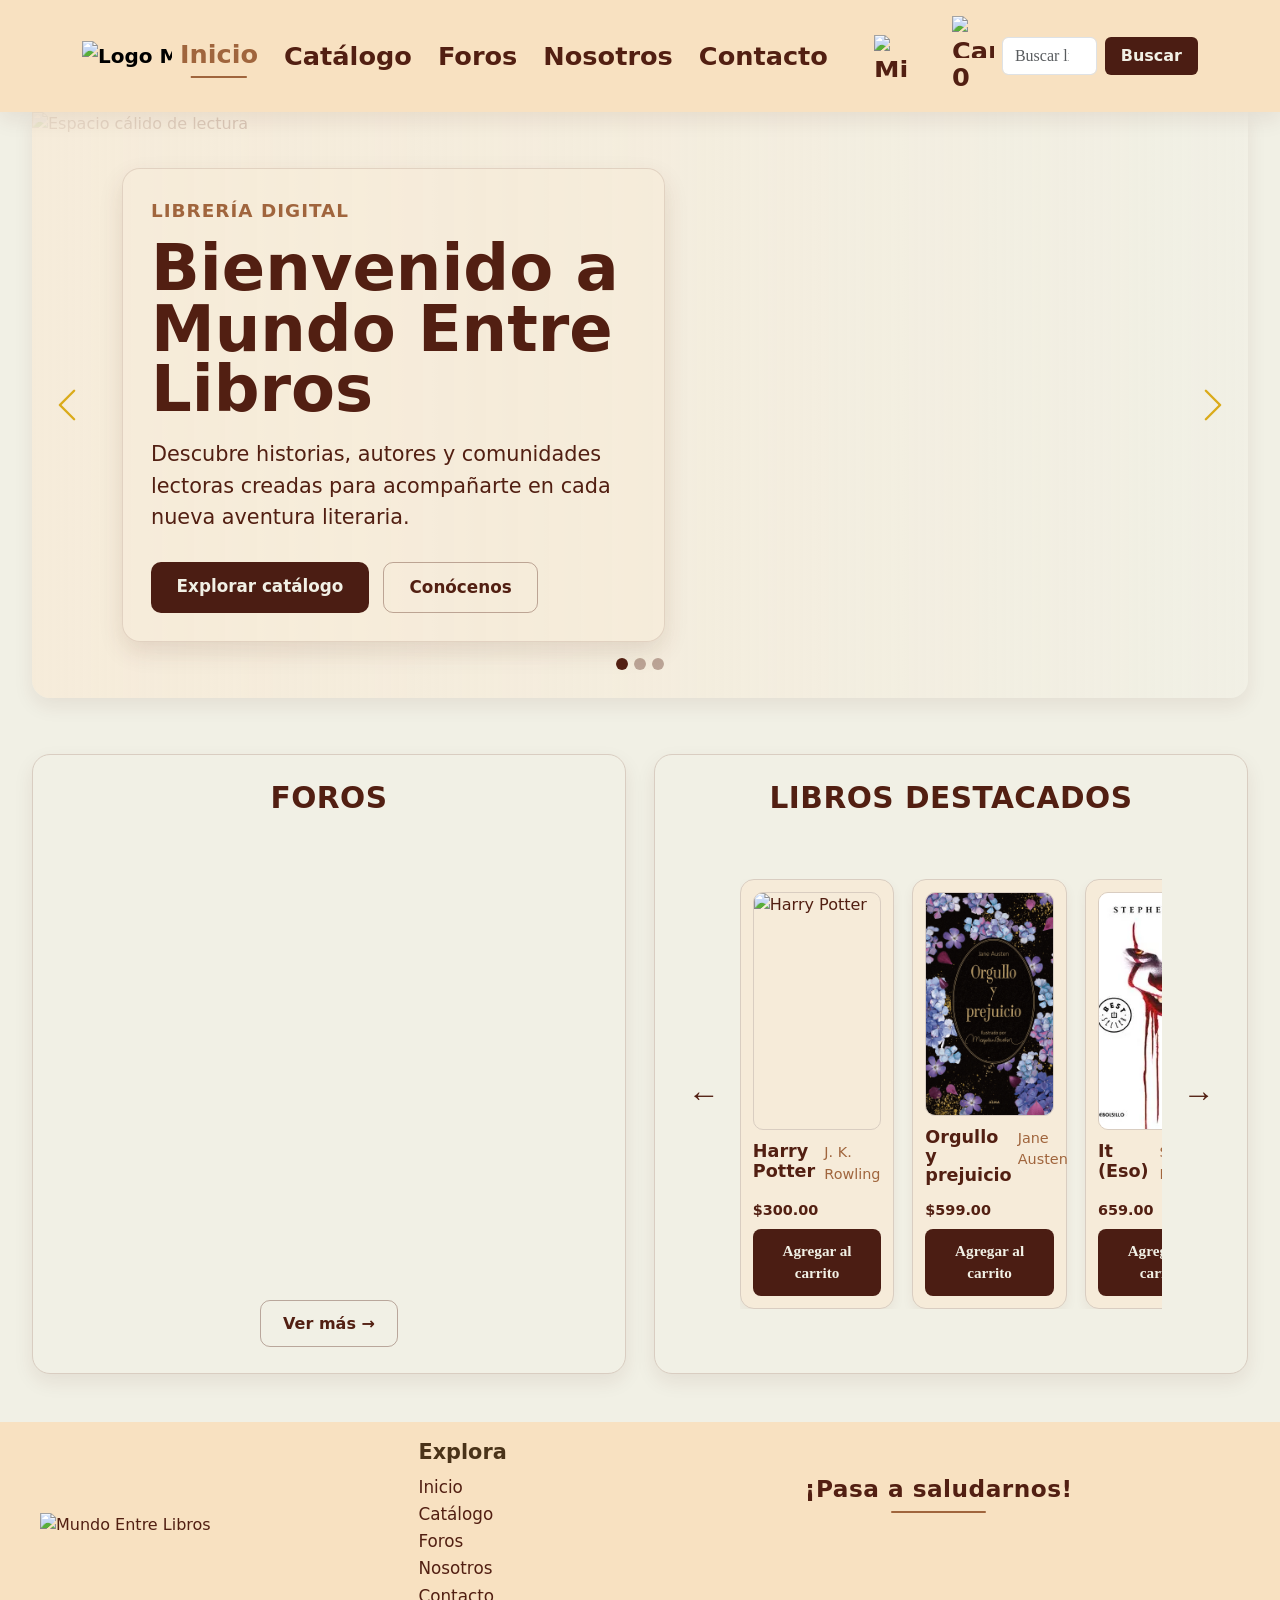
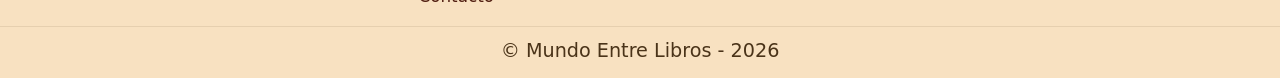
==== commit 584580ef: "Se añadió formulario de registro" ====
--- a/frontend/index.html
+++ b/frontend/index.html
@@ -1,4 +1,3 @@
-<<<<<<< HEAD
 <!doctype html>
 <html lang="en">
 
@@ -392,238 +391,4 @@
     <script src="https://cdn.jsdelivr.net/npm/bootstrap@5.3.8/dist/js/bootstrap.bundle.min.js"></script>
 </body>
 
-=======
-<!doctype html>
-<html lang="en">
-
-<head>
-    <meta charset="UTF-8" />
-    <link rel="icon" type="image/svg+xml" href="/favicon.svg" />
-    <meta name="viewport" content="width=device-width, initial-scale=1.0" />
-    <title>Mundo Entre Libros - Home</title>
-    <link rel="stylesheet" href="https://cdn.jsdelivr.net/npm/bootstrap@5.3.8/dist/css/bootstrap.min.css">
-    <link rel="stylesheet" href="./src/style.css">
-</head>
-
-<body>
-    <div class="container-fluid">
-        <nav class="navbar navbar-expand-lg sticky-top" aria-label="Navegación principal">
-            <div class="container">
-
-                <a class="navbar-brand fw-bold" href="/">
-                    <img src="/src/assets/icons/logo-mel.png" alt="Logo Mundo Entre Libros" class="navbar-logo"
-                        loading="lazy" />
-                </a>
-
-                <button class="navbar-toggler" type="button" data-bs-toggle="collapse" data-bs-target="#navbarNav"
-                    aria-controls="navbarNav" aria-expanded="false" aria-label="Abrir menú">
-                    <span class="navbar-toggler-icon"></span>
-                </button>
-
-                <div class="collapse navbar-collapse" id="navbarNav">
-                    <ul class="navbar-nav mx-auto">
-                        <li class="nav-item active">
-                            <a class="nav-link active" href="/"> Inicio </a>
-                        </li>
-                        <li class="nav-item">
-                            <a class="nav-link" href="/catalog/catalog.html">
-                                Catálogo
-                            </a>
-                        </li>
-                        <li class="nav-item">
-                            <a class="nav-link" href="/forums/forums.html">
-                                Foros
-                            </a>
-                        </li>
-                        <li class="nav-item">
-                            <a class="nav-link" aria-current="page" href="/aboutUs/aboutUs.html">
-                                Nosotros
-                            </a>
-                        </li>
-                        <li class="nav-item">
-                            <a class="nav-link" href="/contact/contact.html">
-                                Contacto
-                            </a>
-                        </li>
-                        <li class="nav-item">
-                            <a class="nav-link" href="/account/account.html">
-                                <img src="/src/assets/icons/icono-cuenta-navbar.png" alt="Mi Cuenta" class="navbar-icon"
-                                    loading="lazy" />
-                            </a>
-                        </li>
-
-                        <li class="nav-item">
-                            <a class="nav-link" href="/shoppingCart/shopping.html">
-                                <img src="/src/assets/icons/icono-carrito-navbar.png" alt="Carrito" class="navbar-icon"
-                                    loading="lazy" />
-                            </a>
-                        </li>
-                    </ul>
-
-                    <form class="search-form d-flex" role="search">
-                        <input class="form-control me-2" type="search" placeholder="Buscar libros..."
-                            aria-label="Buscar libros" />
-                        <button class="btn btn-outline-light" type="submit">
-                            Buscar
-                        </button>
-                    </form>
-                </div>
-            </div>
-        </nav>
-        <h1>Prueba: Título Home</h1>
-        <!--? Header / Carrusel: Carlos-->
-        <header>
-            <!--Escribe tu código aquí-->
-        </header>
-        <main>
-            <!--? Sección foros: Miguel-->
-                <section class="foros-contenedor">
-                    <h2 class="titulo-foros">FOROS</h2>
-
-                    <div id="foros-populares" class="foros-lista"></div>
-
-                    <a href="/forums/forums.html" class="btn-ver-mas">
-                        Ver más →
-                    </a>
-                </section>
-             
-            <!--? Sección libros destacados: Adri-->
-    
-                <section class="libros-destacados">
-                    <h2>LIBROS DESTACADOS</h2>
-                    <div class="libros-carousel">
-                        <button class="flecha-libros" id="btnLibroPrev">←</button>
-                        <div class="libros-ventana">
-                            <div class="libros-track" id="librosTrack">
-                                <div class="libro-card">
-                                    <img src="/src/assets/libros/HP_Piedra_Filosofal.webp" alt="Harry Potter"
-                                        class="libro-img">
-                                    <div class="libro-info">
-                                        <h4>Harry Potter</h4>
-                                        <p>J. K. Rowling</p>
-                                        <div class="libro-precio">$300.00</div>
-                                    </div>
-                                    <button class="btn-agregar-carrito">Agregar al carrito</button>
-                                </div>
-
-                                <div class="libro-card">
-                                    <img src="./src/assets/libros/9788419599216.jpg"  alt="Orgullo y prejuicio"
-                                        class="libro-img">
-                                    <div class="libro-info">
-                                        <h4>Orgullo y prejuicio</h4>
-                                        <p>Jane Austen</p>
-                                        <div class="libro-precio">$599.00</div>
-                                    </div>
-                                    <button class="btn-agregar-carrito">Agregar al carrito</button>
-                                </div>
-
-                                <div class="libro-card">
-                                    <img src="./src/assets/libros/It.webp" alt="1984" class="libro-img">
-                                    <div class="libro-info">
-                                        <h4>It (Eso)</h4>
-                                        <p>Stephen King</p>
-                                        <div class="libro-precio">659.00</div>
-                                    </div>
-                                    <button class="btn-agregar-carrito">Agregar al carrito</button>
-                                </div>
-
-                                <div class="libro-card">
-                                    <img src="./src/assets/libros/Dune.jpg" alt="El principito" class="libro-img">
-                                    <div class="libro-info">
-                                        <h4>Dune</h4>
-                                        <p>Frank Herbert</p>
-                                        <div class="libro-precio">$400.00</div>
-                                    </div>
-                                    <button class="btn-agregar-carrito">Agregar al carrito</button>
-                                </div>
-
-                            </div>
-                        </div>
-
-                        <button class="flecha-libros" id="btnLibroNext">→</button>
-                    </div>
-                </section>
-        </main>
-        <!--? Footer: Rodrigo-->
-        <footer class="main-footer">
-            <div class="footer-container">
-
-                <div class="footer-section logo-section">
-                    <img src="/src/assets/icons/logo-mel-horizontal.png" alt="Mundo Entre Libros"
-                        class="img-fluid footer-logo">
-                </div>
-
-                <div class="footer-section links-section">
-                    <h3>Explora</h3>
-                    <ul>
-                        <li><a href="/">Inicio</a></li>
-                        <li><a href="/catalog/catalog.html">Catálogo</a></li>
-                        <li><a href="/forums/forums.html">Foros</a></li>
-                        <li><a href="/aboutUs/aboutUs.html">Nosotros</a></li>
-                        <li><a href="/contact/contact.html">Contacto</a></li>
-                    </ul>
-                </div>
-
-
-                <div class="footer-section pixel-section">
-                    <p class="pixel-interaction-title">¡Pasa a saludarnos!</p>
-                    <div class="pixel-team">
-                        <!--Mafer-->
-                        <a href="https://github.com/mafernandarodrigueztdev-byte" target="_blank"
-                            rel="noopener noreferrer" class="pixel-member pixel-mafer"
-                            title="GitHub de María Fernanda Rodríguez Trinidad"
-                            aria-label="Ir al perfil de GitHub de María Fernanda Rodríguez Trinidad">
-                        </a>
-
-                        <!--Adri-->
-                        <a href="https://github.com/iladricg14-lab" target="_blank" rel="noopener noreferrer"
-                            class="pixel-member pixel-ilse" title="GitHub de Ilse Adriana Careo Galicia"
-                            aria-label="Ir al perfil de GitHub de Ilse Adriana Careo Galicia">
-                        </a>
-
-                        <!--Rodrigo-->
-                        <a href="https://github.com/Rock2612" target="_blank" rel="noopener noreferrer"
-                            class="pixel-member pixel-rodrigo" title="GitHub de Rodrigo González Pastrana"
-                            aria-label="Ir al perfil de GitHub de Rodrigo González Pastrana">
-                        </a>
-
-                        <!--Israel-->
-                        <a href="https://github.com/IsraelMRQ" target="_blank" rel="noopener noreferrer"
-                            class="pixel-member pixel-israel" title="GitHub de José Israel Manrique Roque"
-                            aria-label="Ir al perfil de GitHub de José Israel Manrique Roque">
-                        </a>
-
-                        <!--Miguel-->
-                        <a href="https://github.com/Miguel02mg" target="_blank" rel="noopener noreferrer"
-                            class="pixel-member pixel-miguel" title="GitHub de Miguel Ángel Martínez Garduño"
-                            aria-label="Ir al perfil de GitHub de Miguel Ángel Martínez Garduño">
-                        </a>
-
-                        <!--Carlos-->
-                        <a href="https://github.com/Carlos-Software-Engineer-1999" target="_blank"
-                            rel="noopener noreferrer" class="pixel-member pixel-carlos"
-                            title="GitHub de Carlos Navarrete Tapia"
-                            aria-label="Ir al perfil de GitHub de Carlos Navarrete Tapia">
-                        </a>
-
-                        <!--Tonantzin-->
-                        <a href="https://github.com/Tonantzinap" target="_blank" rel="noopener noreferrer"
-                            class="pixel-member pixel-tonantzin" title="GitHub de Tonantzin Alquisira Palma"
-                            aria-label="Ir al perfil de GitHub de Tonantzin Alquisira Palma">
-                        </a>
-                    </div>
-                </div>
-
-            </div>
-
-            <div class="footer-bottom">
-                <p>&copy; Mundo Entre Libros - 2026</p>
-            </div>
-        </footer>
-    </div>
-    <script type="module" src="/src/main.js"></script>
-    <script src="https://cdn.jsdelivr.net/npm/bootstrap@5.3.8/dist/js/bootstrap.bundle.min.js"></script>
-</body>
-
->>>>>>> 100e74fd9a552c2d1084de9486a875e39f07a9a3
 </html>
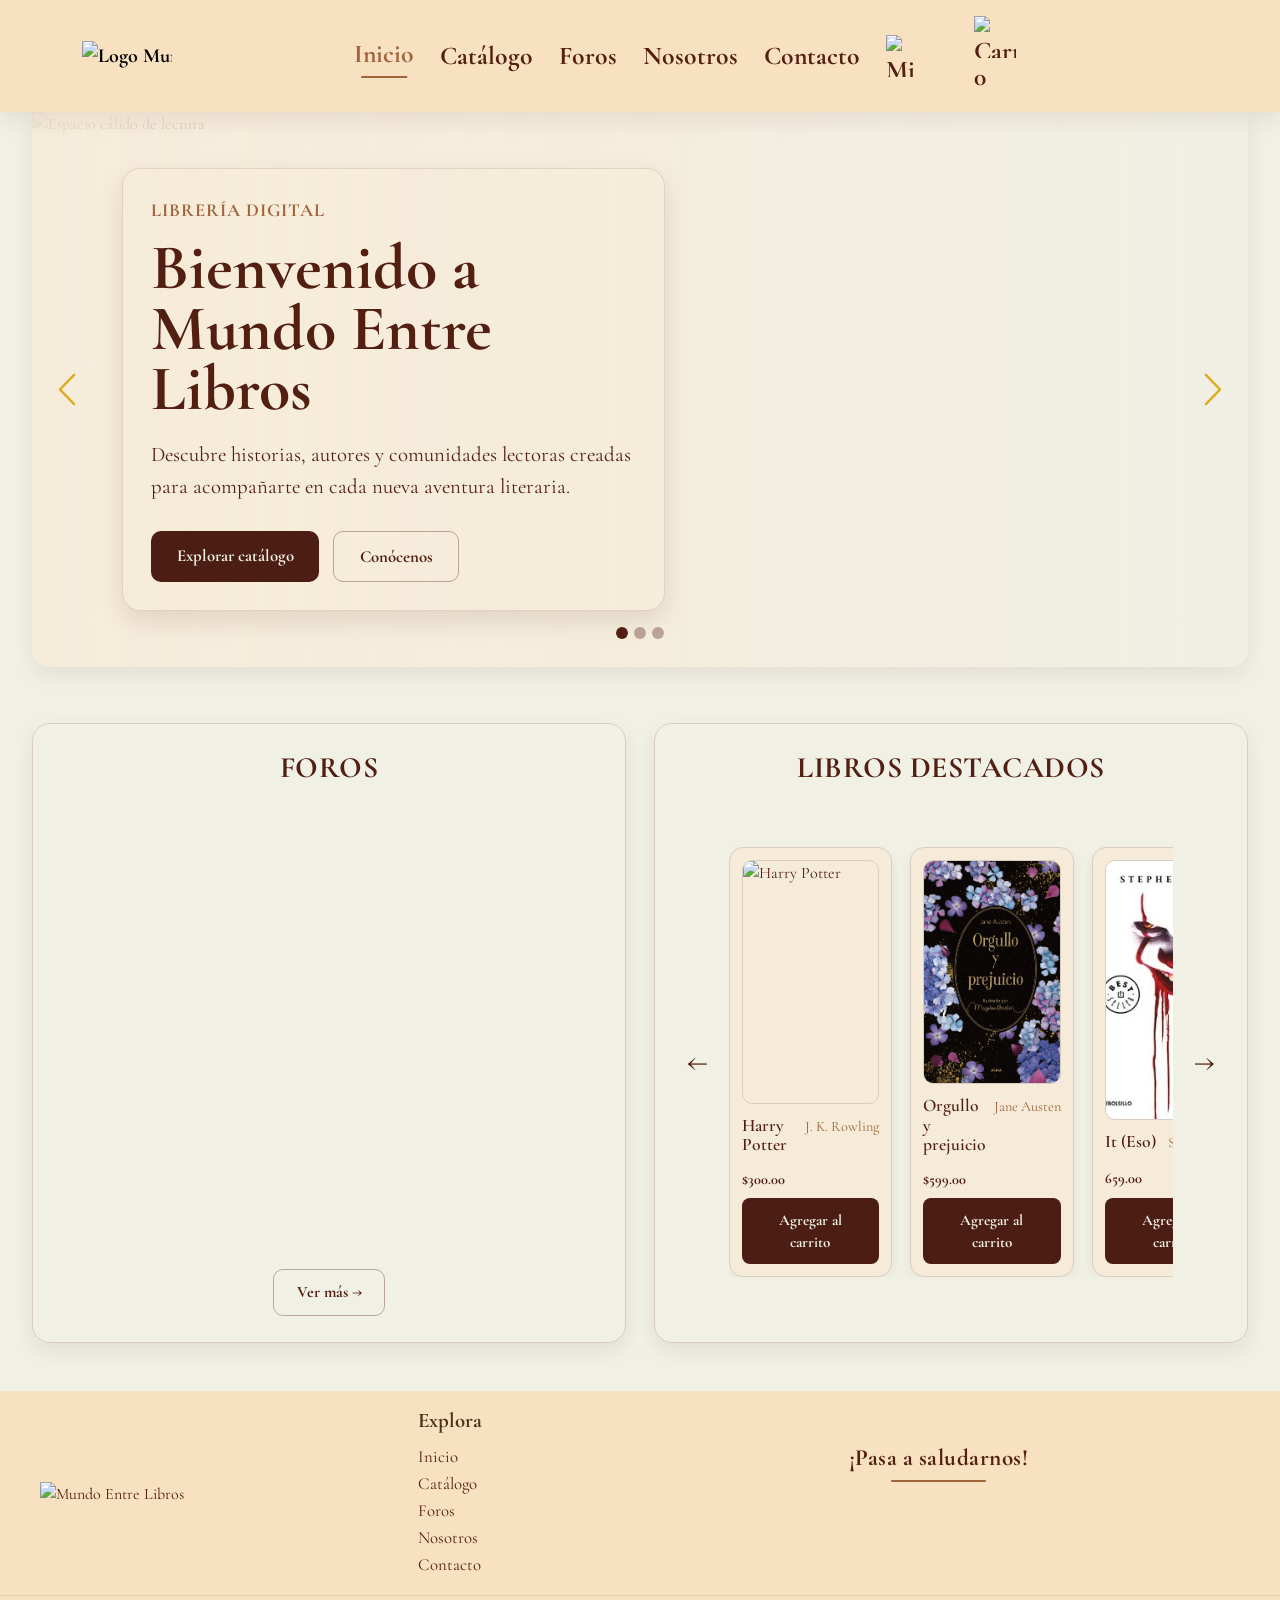
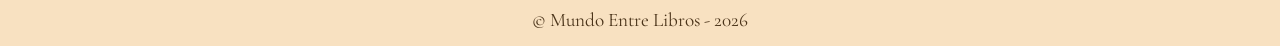
==== commit b4f95e79: "Se concluyó la eliminación de la barra y botón de búsqueda. En su lugar se implementó la opción de "" ====
--- a/frontend/index.html
+++ b/frontend/index.html
@@ -57,6 +57,7 @@
                                     loading="lazy" />
                             </a>
                         </li>
+                            
 
                     <!----Carrito  modal----->
 
@@ -71,16 +72,12 @@
                                 </div>
                             </a>
                         </li>
-
+                        <li class="nav-item d-none" id="li-cerrar-sesion">
+                            <a class="nav-link cerrar-sesion-link" href="#" id="btn-cerrar-sesion">
+                                Cerrar sesión
+                            </a>
+                        </li>
                     </ul>
-
-                    <form class="search-form d-flex" role="search">
-                        <input class="form-control me-2" type="search" placeholder="Buscar libros..."
-                            aria-label="Buscar libros" />
-                        <button class="btn btn-outline-light" type="submit">
-                            Buscar
-                        </button>
-                    </form>
                 </div>
             </div>
         </nav>
@@ -389,6 +386,7 @@
     <script type="module" src="/src/main.js"></script>
     <script src="/src/carrito.js" defer></script>
     <script src="https://cdn.jsdelivr.net/npm/bootstrap@5.3.8/dist/js/bootstrap.bundle.min.js"></script>
+    <script src="/src/auth.js"></script>
 </body>
 
 </html>
--- a/frontend/src/style.css
+++ b/frontend/src/style.css
@@ -1,4 +1,3 @@
-<<<<<<< HEAD
 /* ==========================================================================
    IMPORTACIÓN DE FUENTES (API de Google Fonts)
    ========================================================================== */
@@ -172,7 +171,7 @@
 }
 
 /* Buscador */
-.search-form input {
+/* .search-form input {
   font-size: 1rem;
 }
 
@@ -191,6 +190,39 @@
 .btn:hover {
   background-color: var(--texto-principal-cafe-oscuro);
   color: var(--fondo-principal-crema);
+} */
+
+.cerrar-sesion-link {
+  font-size: 1.6rem;
+  font-weight: 700;
+  color: var(--texto-principal-cafe-oscuro) !important;
+  padding: 0.5rem 1rem;
+  border: none;
+  background: none;
+  white-space: nowrap;
+  transition: color 0.3s ease, transform 0.3s ease;
+}
+
+.cerrar-sesion-link:hover {
+  color: var(--cafe-medio) !important;
+  transform: translateY(-2px);
+  text-decoration: none;
+}
+
+.cerrar-sesion-link::after {
+  content: "";
+  position: absolute;
+  bottom: 0.2rem;
+  left: 50%;
+  width: 0;
+  height: 2px;
+  background-color: var(--cafe-medio);
+  transform: translateX(-50%);
+  transition: width 0.3s ease;
+}
+
+.cerrar-sesion-link:hover::after {
+  width: 60%;
 }
 
   /* ==========================================================================
@@ -1574,981 +1606,4 @@
   .footer-bottom p {
     font-size: 1rem;
   }
-=======
-/* ==========================================================================
-   IMPORTACIÓN DE FUENTES (API de Google Fonts)
-   ========================================================================== */
-@import url("https://fonts.googleapis.com/css2?family=Cormorant+Garamond:ital,wght@0,300;0,400;0,500;0,600;0,700;1,400&display=swap");
-
-/* ==========================================================================
-   RESET, CONFIGURACIÓN GLOBAL Y VARIABLES
-   ========================================================================== */
-* {
-  margin: 0;
-  padding: 0;
-  box-sizing: border-box;
-  font-family: "Cormorant Garamond", serif;
-}
-
-:root {
-  --fondo-principal-crema: #f1f0e5;
-  --fondo-blanco-calido: #f6ebd9;
-  --texto-principal-cafe-oscuro: #521f12;
-  --boton-principal-acento-fuerte: #4b1d13;
-  --beige-calido-degradado: #f8e1c1;
-  --crema-secundario: #f6ebd9;
-  --cafe-medio: #a0653d;
-  --beige-grisaceo: #d9cdc1;
-  /* Nota: Asegúrate de tener definida esta variable en tu proyecto si la vas a usar */
-  --color-verde-acento: #2e5a44;
-}
-
-body {
-  width: 100%;
-  min-height: 100%;
-  margin: 0;
-  padding: 0;
-  background-color: var(--fondo-principal-crema);
-  overflow-x: hidden;
-}
-
-/* Comportamiento Flexbox para el contenedor de Bootstrap */
-.container-fluid {
-  display: flex;
-  flex-direction: column;
-  min-height: 100vh;
-  padding: 0;
-}
-
-/* El elemento <main> se expande para empujar el footer al fondo */
-main {
-  flex: 1;
-}
-
-/* ==========================================================================
-   NAVBAR
-   ========================================================================== */
-
-.navbar {
-  background-color: var(--beige-calido-degradado);
-  font-family: "Cormorant Garamond", serif;
-  font-size: 1.6rem;
-  font-weight: 700;
-  padding: 0.5rem 0;
-  box-shadow: var(--sombra);
-}
-
-/* Contenedor interno de Bootstrap */
-.navbar .container {
-  min-height: 90px;
-  display: flex;
-  align-items: center;
-}
-
-/* Marca / logo */
-.navbar-brand {
-  padding: 0;
-  margin: 0;
-  display: flex;
-  align-items: center;
-}
-
-/* Logo */
-.navbar-logo {
-  width: 90px;
-  max-width: 90px;
-  height: auto;
-  object-fit: contain;
-  transform: none;
-}
-
-/* Links */
-.nav-link {
-  position: relative;
-  color: var(--texto-principal-cafe-oscuro) !important;
-  padding: 0.5rem 1rem;
-  transition: transform 0.3s ease, color 0.3s ease;
-}
-
-.nav-link:hover,
-.nav-link.active {
-  color: var(--cafe-medio) !important;
-  transform: translateY(-2px);
-  text-decoration: none;
-}
-
-/* Línea decorativa inferior */
-.nav-link::after {
-  content: "";
-  position: absolute;
-  bottom: 0.2rem;
-  left: 50%;
-  width: 0;
-  height: 2px;
-  background-color: var(--cafe-medio);
-  transform: translateX(-50%);
-  transition: width 0.3s ease;
-}
-
-.nav-link:hover::after,
-.nav-link.active::after {
-  width: 60%;
-}
-
-/* Iconos de cuenta y carrito */
-.navbar-icon {
-  width: 42px;
-  height: 42px;
-  object-fit: contain;
-}
-
-/* Buscador */
-.search-form input {
-  font-size: 1rem;
-}
-
-.search-form .btn {
-  background-color: var(--boton-principal-acento-fuerte);
-  color: var(--fondo-principal-crema);
-  border: none;
-  font-size: 1rem;
-  padding: 0.45rem 1rem;
-}
-
-.search-form .btn:hover {
-  background-color: var(--texto-principal-cafe-oscuro);
-  color: var(--fondo-principal-crema);
-}
-
-/* ==========================================================================
-   ICONOS NAVBAR
-   ========================================================================== */
-
-.navbar-icon {
-  width: 42px;
-  height: 42px;
-  object-fit: contain;
-  transition: transform var(--transicion);
-}
-
-/* Hover sobre iconos */
-.nav-link:hover .navbar-icon {
-  transform: scale(1.1);
-  transform: translateY(-2px);
-}
-
-/* Separación entre los elementos del menú */
-.navbar-nav {
-  align-items: center;
-  gap: 10px;
-}
-
-/* Más espacio antes del icono de usuario */
-.nav-item:nth-last-child(2) {
-  margin-left: 20px;
-}
-
-/* Espacio entre usuario y carrito */
-.nav-item:last-child {
-  margin-left: 10px;
-}
-
-.navbar-toggler {
-  border: none;
-}
-
-.navbar-toggler:focus {
-  box-shadow: none;
-}
-
-.btn {
-  background-color: var(--boton-principal-acento-fuerte);
-  font-weight: 800;
-  transition: 0.1s ease;
-}
-
-
-
-/*Sección carrusel header: Carlos/
-
-
-
-
-/*Sección foros destacados: Miguel/
-
-
-
-
-/*Sección libros destacados: Adri/
-
-
-
-/* ==========================================================================
-   SECCIÓN: ESTILOS DEL FOOTER
-   ========================================================================== */
-.main-footer {
-  background-color: #f8e1c1; /* Color crema base */
-  padding: 15px 0 10px 0;
-  width: 100%;
-  margin-top: auto; /* Refuerzo de posicionamiento */
-}
-
-/* Distribución en 3 columnas alineadas verticalmente al centro */
-.footer-container {
-  max-width: 1800px;
-  margin: 3px auto;
-  display: grid;
-  grid-template-columns: repeat(auto-fit, minmax(250px, 1fr));
-  gap: 10px;
-  padding: 0 20px;
-  align-items: center;
-}
-
-/* --- COLUMNA 1: LOGO E ICONOS DE INTEGRANTES --- */
-.logo-section {
-  display: flex;
-  flex-direction: column;
-  align-items: flex-start; /* Alinea logo e imágenes a la izquierda */
-  gap: 3px;
-  margin-left: 20px;
-}
-
-.footer-logo {
-  max-width: 290px;
-  height: auto;
-  object-fit: contain;
-}
-
-.team-github-icons {
-  display: flex;
-  gap: 15px; /* Separación horizontal entre cada imagen */
-  margin-top: 5px;
-}
-
-/* Estilos para los iconos de fuente de Bootstrap */
-.member-icon {
-  font-size: 2rem;
-  color: #4a3319;
-  transition:
-    transform 0.2s ease,
-    color 0.2s ease;
-  display: inline-block;
-}
-
-/* Efecto al pasar el cursor encima de un icono */
-.team-github-icons a:hover .member-icon {
-  transform: translateY(-3px);
-  color: black;
-}
-
-/* Ajuste de columnas desktop*/
-.footer-container {
-  max-width: 1800px;
-  margin: 3px auto;
-  display: grid;
-  grid-template-columns: 1fr 0.55fr 1.7fr;
-  gap: 24px;
-  padding: 0 40px;
-  align-items: center;
-}
-
-/* --- COLUMNA 2: EXPLORA (NAVEGACIÓN) --- */
-.footer-section h3 {
-  color: #4a3319;
-  font-size: 1.3rem;
-  font-weight: 900;
- margin-bottom: 10px;
-  margin-left: 30px;
-}
-
-.footer-section h3::after {
-  display: none;
-}
-
-.footer-section ul {
-  list-style: none;
-}
-
-.footer-section ul li {
-  margin-bottom: 0.5px;
-}
-
-.footer-section ul li a {
-  color: var(--texto-principal-cafe-oscuro);
-  text-decoration: none;
-  font-size: 1.05rem;
-  transition: color 0.4s ease;
-}
-
-.footer-section ul li a:hover {
-  color: var(--cafe-medio);
-}
-
-/* --- COLUMNA 3: ESPACIADOR INVISIBLE --- */
-.spacer-section {
-  display: block;
-}
-
-/* --- PARTE INFERIOR: SECCIÓN DE COPYRIGHT --- */
-.footer-bottom {
-  text-align: center;
-  margin-top: 15px;
-  padding-top: 10px;
-  border-top: 1px solid rgba(74, 51, 25, 0.1); /* Línea divisoria sutil */
-  width: 100%;
-}
-
-.footer-bottom p {
-  color: #4a3319;
-  font-size: 1.2rem;
-  margin: 0;
-}
-
-/* --- COLUMNA 3: ESPACIADOR INVISIBLE --- */
-.spacer-section {
-  display: block;
-}
-
-/* --- PARTE INFERIOR: SECCIÓN DE COPYRIGHT --- */
-.footer-bottom {
-  text-align: center;
-  margin-top: 15px;
-  padding-top: 10px;
-  border-top: 1px solid rgba(74, 51, 25, 0.1); /* Línea divisoria sutil */
-  width: 100%;
-}
-
-.footer-bottom p {
-  color: #4a3319;
-  font-size: 1.2rem;
-  margin: 0;
-}
-
-/* ==========================================================================
-   FOOTER - SPRITES 8 BIT DEL EQUIPO
-   ========================================================================== */
-
-.pixel-section {
-    width: 100%;
-    display: flex;
-    flex-direction: column;
-    align-items: flex-end;
-    justify-content: center;
-    gap: 4px;
-    padding-right: 0;
-}
-
-.pixel-interaction-title {
-    width: 100%;
-    text-align: center;
-    color: var(--texto-principal-cafe-oscuro);
-    font-family: "Cormorant Garamond", serif;
-    font-size: 1.45rem;
-    font-weight: 700;
-    margin: 0 0 2px 0;
-    letter-spacing: 0.5px;
-}
-
-.pixel-interaction-title::after {
-    content: "";
-    display: block;
-    width: 95px;
-    height: 2px;
-    background-color: var(--cafe-medio);
-    margin: 4px auto 0;
-    border-radius: 999px;
-}
-
-.pixel-section {
-  width: 100%;
-  display: flex;
-  align-items: center;
-  justify-content: flex-end;
-  padding-right: 0;
-}
-
-.pixel-message {
-  text-align: right;
-  color: var(--texto-principal-cafe-oscuro);
-  display: none; /* Para que los sprites usen todo el espacio */
-}
-
-.pixel-title {
-  font-size: 1.25rem;
-  font-weight: 700;
-  color: var(--cafe-medio);
-  margin: 0;
-}
-
-.pixel-description {
-  font-size: 0.95rem;
-  color: var(--texto-principal-cafe-oscuro);
-  margin: 0;
-  max-width: 360px;
-  line-height: 1.1rem;
-}
-
-.pixel-team {
-  width: 100%;
-  display: flex;
-  align-items: flex-end;
-  justify-content: space-between;
-  gap: 12px;
-  flex-wrap: nowrap; /* CLAVE: evita que se bajen */
-}
-
-/* Base de cada sprite */
-.pixel-member {
-  --sprite-size: clamp(58px, 4vw, 82px);
-
-  width: var(--sprite-size);
-  height: var(--sprite-size);
-  background-image: var(--sprite);
-  background-repeat: no-repeat;
-  background-size: calc(var(--sprite-size) * var(--frames)) var(--sprite-size);
-  image-rendering: pixelated;
-  image-rendering: crisp-edges;
-  animation: pixel-animation var(--speed, 1s) steps(var(--frames)) infinite;
-  transform-origin: bottom center;
-  transition: transform 0.25s ease;
-  flex: 0 0 var(--sprite-size);
-}
-
-.pixel-member:hover {
-  transform: translateY(-6px) scale(1.08);
-}
-
-@keyframes pixel-animation {
-  from {
-    background-position-x: 0;
-  }
-
-  to {
-    background-position-x: calc(var(--sprite-size) * var(--frames) * -1);
-  }
-}
-
-/*Ajuste de cada integrante*/
-.pixel-mafer {
-  --sprite: url("/src/assets/sprites/maf1-9.png.png");
-  --frame-width: 96px;
-  --frame-height: 96px;
-  --sheet-width: 864px;
-  --frames: 9;
-  --speed: 1s;
-}
-
-.pixel-ilse {
-  --sprite: url("/src/assets/sprites/adr1.png");
-  --frame-width: 96px;
-  --frame-height: 96px;
-  --sheet-width: 864px;
-  --frames: 9;
-  --speed: 1.05s;
-}
-
-.pixel-rodrigo {
-  --sprite: url("/src/assets/sprites/rod1.png");
-  --frame-width: 96px;
-  --frame-height: 96px;
-  --sheet-width: 864px;
-  --frames: 9;
-  --speed: 0.95s;
-}
-
-.pixel-israel {
-  --sprite: url("/src/assets/sprites/isr1.png");
-  --frame-width: 96px;
-  --frame-height: 96px;
-  --sheet-width: 864px;
-  --frames: 9;
-  --speed: 1.1s;
-}
-
-.pixel-miguel {
-  --sprite: url("/src/assets/sprites/mig1.png");
-  --frame-width: 96px;
-  --frame-height: 96px;
-  --sheet-width: 864px;
-  --frames: 9;
-  --speed: 1s;
-}
-
-.pixel-carlos {
-  --sprite: url("/src/assets/sprites/car1.png");
-  --frame-width: 96px;
-  --frame-height: 96px;
-  --sheet-width: 864px;
-  --frames: 9;
-  --speed: 0.98s;
-}
-
-.pixel-tonantzin {
-  --sprite: url("/src/assets/sprites/ton1.png");
-  --frame-width: 96px;
-  --frame-height: 96px;
-  --sheet-width: 864px;
-  --frames: 9;
-  --speed: 1.08s;
-}
-
-
-
-
-
-
-/* ==========================================================================
-   AJUSTES RESPONSIVOS (Pantallas Móviles)
-   ========================================================================== */
-
-@media (max-width: 1030px) {
-  .navbar {
-    padding: 8px 0;
-  }
-
-  .navbar-logo {
-    width: 95px;
-    max-width: 95px;
-  }
-
-  .nav-link {
-    font-size: 1.4rem;
-  }
-}
-
-
-@media (max-width: 991px) {
-  .navbar {
-    padding: 0.4rem 1rem;
-  }
-
-  .navbar .container {
-    min-height: 90px;
-    max-width: 100%;
-  }
-
-  .navbar-logo {
-    width: 95px;
-    max-width: 95px;
-  }
-
-  .navbar-toggler {
-    border: none;
-    padding: 0.25rem;
-  }
-
-  .navbar-toggler:focus {
-    box-shadow: none;
-  }
-
-  .navbar-collapse {
-    background-color: var(--beige-calido-degradado);
-    padding: 1rem 0;
-    text-align: center;
-  }
-
-  .navbar-nav {
-    gap: 0.4rem;
-  }
-
-  .nav-link {
-    font-size: 1.4rem;
-    padding: 0.4rem 0;
-  }
-
-  .nav-link:hover {
-    transform: none;
-  }
-
-  .navbar-icon {
-    width: 36px;
-    height: 36px;
-  }
-
-
-
-  .footer-container {
-    grid-template-columns: 1fr; /* Cambia a una sola columna vertical */
-    text-align: center;
-    gap: 25px;
-  }
-
-  /* Centra contenidos en celulares y remueve el margen izquierdo */
-  .logo-section {
-    align-items: center;
-    justify-content: center;
-    margin-left: 0;
-  }
-
-  /*Responsive de los 8bit*/
-  .pixel-section {
-        align-items: center;
-        gap: 8px;
-    }
-
-    .pixel-interaction-title {
-        font-size: 1.25rem;
-        margin-bottom: 4px;
-    }
-
-    .pixel-interaction-title::after {
-        width: 75px;
-    }
-  
-  .pixel-section {
-    align-items: center;
-    text-align: center;
-    padding-right: 0;
-    gap: 10px;
-  }
-
-  .pixel-message {
-    text-align: center;
-  }
-
-  .pixel-description {
-    max-width: 280px;
-    font-size: 0.85rem;
-  }
-
-  .pixel-team {
-    justify-content: center;
-    gap: 4px;
-  }
-
-  .pixel-member {
-    transform: scale(0.75);
-    margin: -10px;
-  }
-
-  .pixel-member:hover {
-    transform: scale(0.8) translateY(-4px);
-  }
-}
-
-
-@media (max-width: 576px) {
-  .navbar .container {
-    min-height: 78px;
-  }
-
-  .navbar-logo {
-    width: 78px;
-    max-width: 78px;
-  }
-}
-/*Cards foros*/
-
-/* =========================
-   FUENTE GENERAL DEL BLOQUE
-========================= */
-.foros-contenedor {
-  font-family: "Cormorant Garamond", serif;
-
-  width: 50%;
-  background: var(--fondo-principal-crema);
-  border: 1px solid var(--beige-grisaceo);
-  border-radius: 16px;
-
-  padding: 18px;
-
-  display: flex;
-  flex-direction: column;
-  gap: 14px;
-
-  box-shadow: 0 8px 20px rgba(82, 31, 18, 0.08);
-}
-
-/* =========================
-   TÍTULO
-========================= */
-.titulo-foros {
-  text-align: center;
-  margin: 0;
-  font-size: 22px;
-  font-weight: 600;
-  color: var(--texto-principal-cafe-oscuro);
-}
-
-/* =========================
-   LISTA
-========================= */
-#foros-populares {
-  display: flex;
-  flex-direction: column;
-  gap: 10px;
-}
-
-/* =========================
-   CARD FORO
-========================= */
-.foro-card-mini {
-  display: flex;
-  gap: 14px;
-  align-items: center;
-
-  padding: 14px;
-  border-radius: 12px;
-
-  border: 1px solid var(--beige-grisaceo);
-
-  transition: 0.2s ease;
-}
-
-/* alternado elegante */
-.foro-card-mini:nth-child(odd) {
-  background: var(--crema-secundario);
-}
-
-.foro-card-mini:nth-child(even) {
-  background: var(--beige-calido-degradado);
-}
-
-.foro-card-mini:hover {
-  transform: translateY(-2px);
-  box-shadow: 0 4px 12px rgba(82, 31, 18, 0.12);
-}
-
-/* =========================
-   ICONO GRANDE
-========================= */
-.foro-icono {
-  font-size: 36px;
-  min-width: 50px;
-  text-align: center;
-}
-
-/* =========================
-   CONTENIDO
-========================= */
-.foro-content {
-  display: flex;
-  flex-direction: column;
-  gap: 4px;
-}
-
-.foro-content h4 {
-  margin: 0;
-  font-size: 16px;
-  font-weight: 600;
-  color: var(--texto-principal-cafe-oscuro);
-}
-
-.foro-content p {
-  margin: 0;
-  font-size: 13px;
-  opacity: 0.8;
-}
-
-.foro-stats {
-  font-size: 12px;
-  color: var(--cafe-medio);
-}
-
-/* =========================
-   BOTÓN VER MÁS
-========================= */
-.btn-ver-mas {
-  align-self: center;
-
-  margin-top: 8px;
-  padding: 8px 14px;
-
-  background: transparent;
-  border: 1px solid var(--boton-principal-acento-fuerte);
-  color: var(--boton-principal-acento-fuerte);
-
-  border-radius: 10px;
-
-  text-decoration: none;
-  font-size: 13px;
-  font-weight: 500;
-
-  transition: 0.25s ease;
-}
-
-.btn-ver-mas:hover {
-  background: var(--boton-principal-acento-fuerte);
-  color: var(--fondo-principal-crema);
-}
-
-/*Libros destacados */
-
-/* Contenedor general de foros + libros */
-main {
-    display: flex;
-    gap: 14px;
-    align-items: stretch;
-    padding: 0 6px;
-}
-
-/* Asegura que foros quede a la izquierda */
-main > section {
-    width: 50%;
-}
-
-/* Libros destacados */
-
-.libros-destacados{
-    flex-basis: 50%;
-    max-width: 50%;
-
-    background: var(--fondo-principal-crema);
-    border: 1px solid var(--beige-grisaceo);
-    border-radius: 16px;
-    padding: 18px;
-    box-shadow: 0 8px 20px rgba(82, 31, 18, 0.08);
-}
-
-.libros-destacados h2 {
-    text-align: center;
-    margin: 0 0 16px;
-    font-size: 22px;
-    font-weight: 600;
-    color: var(--texto-principal-cafe-oscuro);
-}
-
-.libros-carousel {
-    display: flex;
-    align-items: center;
-    gap: 10px;
-}
-
-.libros-ventana {
-    overflow: hidden;
-    width: 100%;
-}
-
-.libros-track {
-    display: flex;
-    gap: 14px;
-    transition: transform 0.4s ease;
-}
-
-.libro-card {
-    min-width: calc((100% - 28px) / 2.5);
-    max-width: calc((100% - 28px) / 2.5);
-    background: var(--crema-secundario);
-    border: 1px solid var(--beige-grisaceo);
-    border-radius: 12px;
-    padding: 10px;
-    display: flex;
-    flex-direction: column;
-}
-
-.libro-img {
-    width: 100%;
-    height: 210px;
-    object-fit: cover;
-    object-position: center;
-    border: 1px solid var(--beige-grisaceo);
-    border-radius: 8px;
-    margin-bottom: 10px;
-}
-
-.libro-info {
-    display: grid;
-    grid-template-columns: 1fr auto;
-    gap: 4px;
-    align-items: start;
-}
-
-.libro-info h4 {
-    margin: 0;
-    font-size: 16px;
-    color: var(--texto-principal-cafe-oscuro);
-}
-
-.libro-info p {
-    margin: 0;
-    font-size: 13px;
-    color: var(--cafe-medio);
-}
-
-.libro-precio {
-    font-size: 12px;
-    font-weight: 600;
-    color: var(--texto-principal-cafe-oscuro);
-}
-
-.btn-agregar-carrito {
-    margin-top: auto;
-    padding: 8px;
-    background: var(--boton-principal-acento-fuerte);
-    color: var(--fondo-principal-crema);
-    border: none;
-    border-radius: 6px;
-    font-size: 12px;
-    cursor: pointer;
-}
-
-.btn-agregar-carrito:hover {
-    opacity: 0.9;
-}
-
-.flecha-libros {
-    background: transparent;
-    border: none;
-    color: var(--texto-principal-cafe-oscuro);
-    font-size: 28px;
-    cursor: pointer;
-    padding: 6px;
-}
-
-.flecha-libros:hover {
-    transform: scale(1.1);
-}
-
-/*Contenedores*/
-
-main{
-    display: flex;
-    justify-content: space-between;
-    align-items: flex-start;
-    gap: 20px;
-
-    width: 100%;
-    padding: 20px;
-    box-sizing: border-box;
-}
-
-.foros-contenedor,
-.libros-destacados{
-    flex-basis: 50%;
-    max-width: 50%;
-}
-
-/* Responsive */
-@media (max-width: 768px) {
-    main {
-        flex-direction: column;
-        align-items: center;
-        justify-content: center;
-        padding: 20px;
-    }
-
-     .foros-contenedor,
-    .libros-destacados {
-        width: 90%;
-        max-width: 420px;
-        margin: 0 auto;
-    }
-
-    .libro-card {
-        flex: 0 0 100%;
-        min-width: 100%;
-        max-width: 100%;
-    }
-
-    .libro-img {
-        width: 100%;
-        height: 220px;
-        object-fit: cover;
-        object-position: center;
-    }
-    
-    .libros-track {
-        gap: 14px;
-    }
->>>>>>> 100e74fd9a552c2d1084de9486a875e39f07a9a3
 }
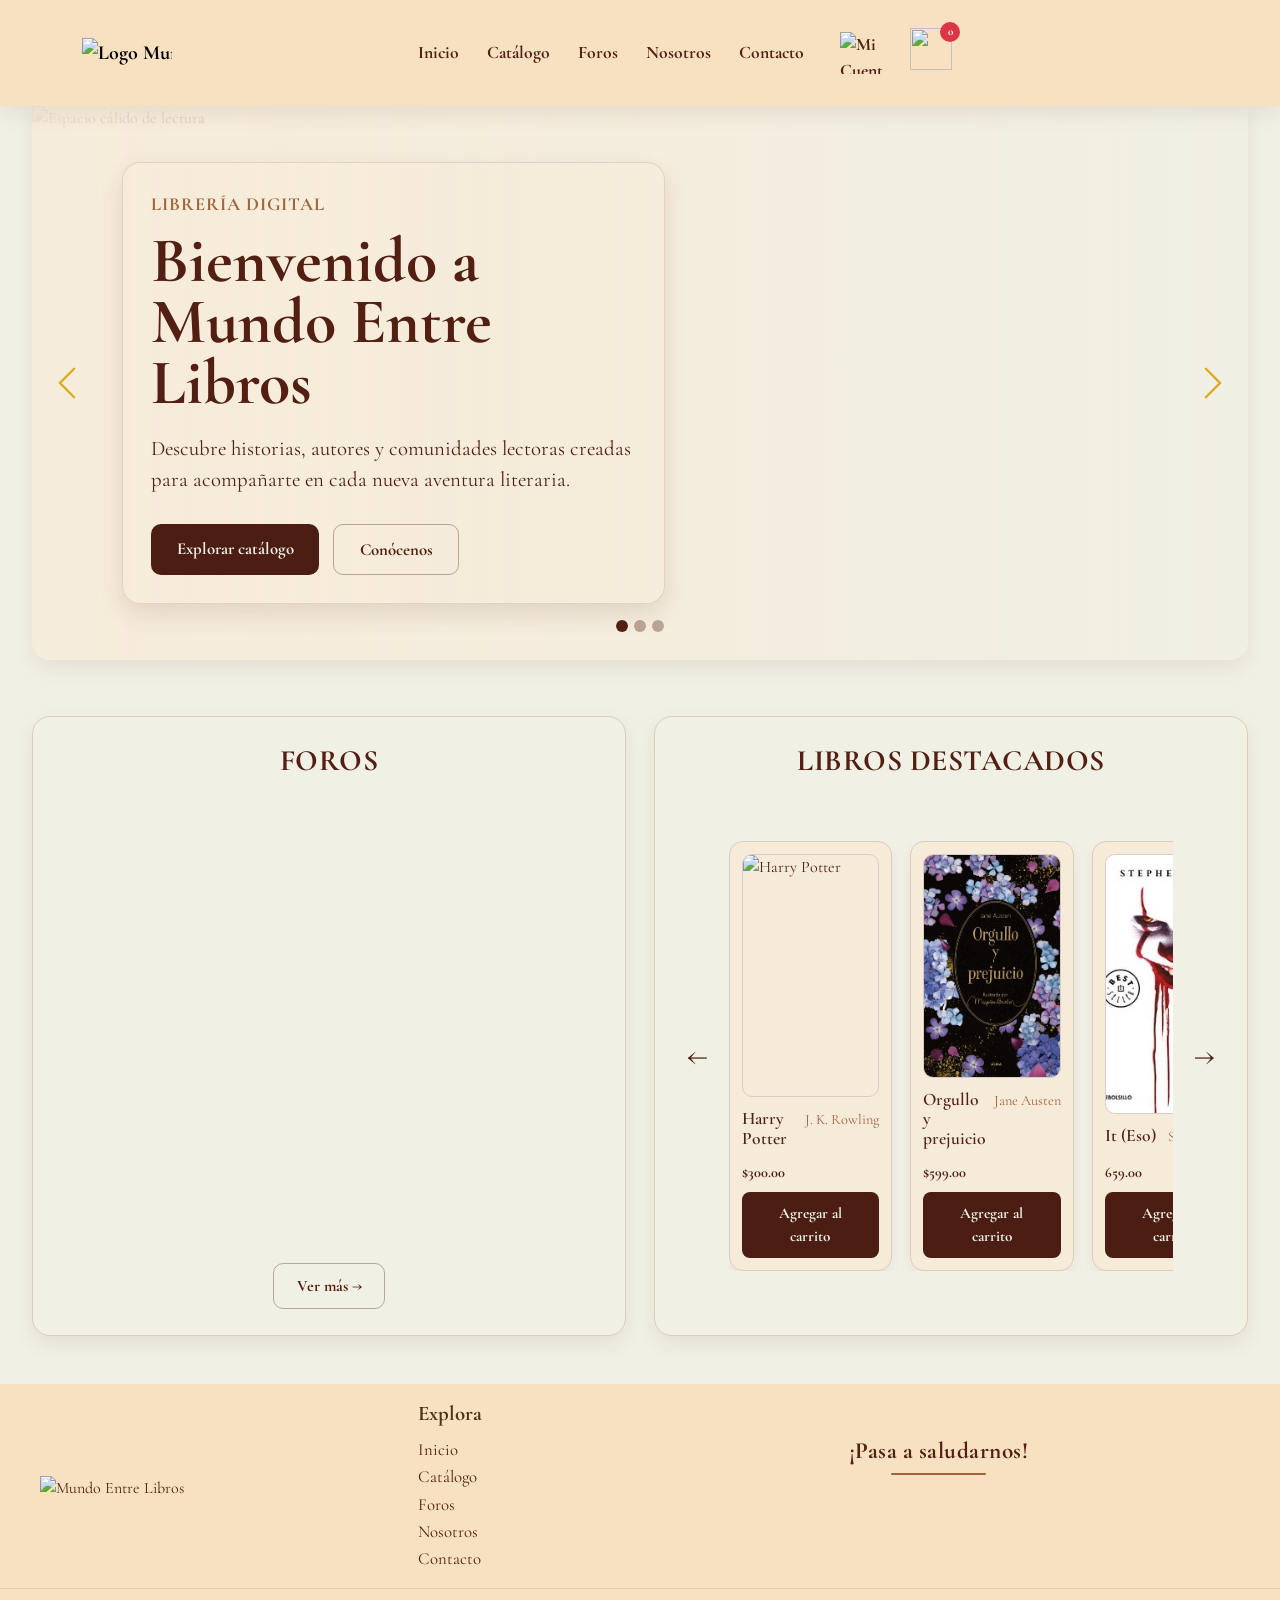
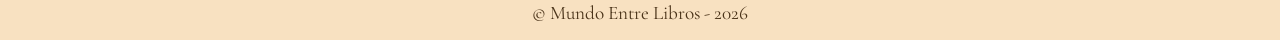
==== commit 073ef351: "Update e insercción Navbar en todos los HTML y CSS, adición Toast carrito notification en carrito.js" ====
--- a/frontend/index.html
+++ b/frontend/index.html
@@ -12,75 +12,107 @@
 </head>
 
 <body>
-    <div class="container-fluid">
-        <nav class="navbar navbar-expand-lg sticky-top" aria-label="Navegación principal">
-            <div class="container">
-
-                <a class="navbar-brand fw-bold" href="/">
-                    <img src="/src/assets/icons/logo-mel.png" alt="Logo Mundo Entre Libros" class="navbar-logo"
-                        loading="lazy" />
-                </a>
-
-                <button class="navbar-toggler" type="button" data-bs-toggle="collapse" data-bs-target="#navbarNav"
-                    aria-controls="navbarNav" aria-expanded="false" aria-label="Abrir menú">
-                    <span class="navbar-toggler-icon"></span>
-                </button>
-
-                <div class="collapse navbar-collapse" id="navbarNav">
-                    <ul class="navbar-nav mx-auto">
-                        <li class="nav-item active">
-                            <a class="nav-link active" href="/"> Inicio </a>
-                        </li>
-                        <li class="nav-item">
-                            <a class="nav-link" href="/catalog/catalog.html">
-                                Catálogo
-                            </a>
-                        </li>
-                        <li class="nav-item">
-                            <a class="nav-link" href="/forums/forums.html">
-                                Foros
-                            </a>
-                        </li>
-                        <li class="nav-item">
-                            <a class="nav-link" aria-current="page" href="/aboutUs/aboutUs.html">
-                                Nosotros
-                            </a>
-                        </li>
-                        <li class="nav-item">
-                            <a class="nav-link" href="/contact/contact.html">
-                                Contacto
-                            </a>
-                        </li>
-                        <li class="nav-item">
-                            <a class="nav-link" href="/account/account.html">
-                                <img src="/src/assets/icons/icono-cuenta-navbar.png" alt="Mi Cuenta" class="navbar-icon"
-                                    loading="lazy" />
-                            </a>
-                        </li>
-                            
-
-                    <!----Carrito  modal----->
-
-                        <li class="nav-item contenedor-carrito-offcanvas">
-                            <a class="nav-link" href="/shoppingCart/shopping.html" data-bs-toggle="offcanvas"
-                                data-bs-target="#offcanvasCarrito" aria-controls="offcanvasCarrito">
-
-                                <div class="caja-icono-carrito">
-                                    <img src="/src/assets/icons/icono-carrito-navbar.png" alt="Carrito"
-                                        class="navbar-icon">
-                                    <span id="contador-carrito">0</span>
-                                </div>
-                            </a>
-                        </li>
-                        <li class="nav-item d-none" id="li-cerrar-sesion">
-                            <a class="nav-link cerrar-sesion-link" href="#" id="btn-cerrar-sesion">
-                                Cerrar sesión
-                            </a>
-                        </li>
+     <!--? body: Navbar: Israel -->
+<nav class="navbar navbar-expand-lg sticky-top" aria-label="Navegación principal">
+    <div class="container">
+
+        <!-- Logo -->
+        <a class="navbar-brand fw-bold" href="/">
+            <img
+                src="/src/assets/icons/logo-mel.png"
+                alt="Logo Mundo Entre Libros"
+                class="navbar-logo"
+                loading="lazy">
+        </a>
+
+        <!-- Botón hamburguesa -->
+        <button
+            class="navbar-toggler"
+            type="button"
+            data-bs-toggle="collapse"
+            data-bs-target="#navbarNav"
+            aria-controls="navbarNav"
+            aria-expanded="false"
+            aria-label="Abrir menú">
+
+            <span class="navbar-toggler-icon"></span>
+
+        </button>
+
+        <!-- Contenido de la navbar -->
+        <div class="collapse navbar-collapse" id="navbarNav">
+
+            <!-- Menú principal -->
+            <ul class="navbar-nav mx-auto">
+
+                <li class="nav-item">
+                    <a class="nav-link" aria-current="page" href="/">
+                        Inicio
+                    </a>
+                </li>
+
+                <li class="nav-item dropdown">
+                    <a class="nav-link dropdown-toggle" href="#" id="navbarDropdownCatalog" role="button" data-bs-toggle="dropdown" aria-expanded="false">
+                        Catálogo
+                    </a>
+                    <ul class="dropdown-menu" aria-labelledby="navbarDropdownCatalog">
+                        <li><a class="dropdown-item" href="/catalog/catalog.html">Sagas</a></li>    
+                        <li><hr class="dropdown-divider"></li>
+                        <li><a class="dropdown-item" href="/catalog/catalog.html">Ver todo el catálogo</a></li>
                     </ul>
-                </div>
-            </div>
-        </nav>
+                </li>
+
+                <li class="nav-item">
+                    <a class="nav-link" href="/forums/forums.html">
+                        Foros
+                    </a>
+                </li>
+
+                <li class="nav-item">
+                    <a class="nav-link" href="/aboutUs/aboutUs.html">
+                        Nosotros
+                    </a>
+                </li>
+
+                <li class="nav-item">
+                    <a class="nav-link" href="/contact/contact.html">
+                        Contacto
+                    </a>
+                </li>
+
+                <!-- Usuario -->
+                <li class="nav-item nav-icon-item">
+                    <a class="nav-link nav-icon-link" href="/account/account.html">
+                        <img
+                            src="/src/assets/icons/icono-cuenta-navbar.png"
+                            alt="Mi Cuenta"
+                            class="navbar-icon"
+                            loading="lazy">
+                    </a>
+                </li>
+
+                <!-- Carrito Offcanvas -->
+                <li class="nav-item contenedor-carrito-offcanvas"> 
+    <a class="nav-link" href="/shoppingCart/shopping.html" 
+       data-bs-toggle="offcanvas" 
+       data-bs-target="#offcanvasCarrito" 
+       aria-controls="offcanvasCarrito"
+       aria-label="Ver carrito de compras"> <div class="caja-icono-carrito"> 
+            <img src="/src/assets/icons/icono-carrito-navbar.png" 
+                 alt="" class="navbar-icon"> <span id="contador-carrito">0</span> 
+        </div> 
+    </a> 
+</li>
+
+            </ul>
+
+        </div>
+
+    </div>
+</nav>
+<!-- Aqui termina el navbar dentro de body: Israel-->
+
+
         <!--? Header / Carrusel: Mafer -->
         <header class="home-header" aria-label="Carrusel principal de Mundo Entre Libros">
             <div id="homeHeroCarousel" class="carousel slide home-hero-carousel" data-bs-ride="carousel"
@@ -383,10 +415,15 @@
         </div>
     </div>
 
+    <div id="toast-carrito" class="toast-notificacion">
+        <span class="toast-icono">✔️</span>
+        <span class="toast-mensaje">¡Libro agregado al carrito!</span>
+    </div>
+
+
     <script type="module" src="/src/main.js"></script>
     <script src="/src/carrito.js" defer></script>
     <script src="https://cdn.jsdelivr.net/npm/bootstrap@5.3.8/dist/js/bootstrap.bundle.min.js"></script>
-    <script src="/src/auth.js"></script>
 </body>
 
 </html>
--- a/frontend/src/style.css
+++ b/frontend/src/style.css
@@ -65,164 +65,511 @@
   flex: 1;
 }
 
+/*==========================================================================
+    NAVBAR
+==========================================================================*/
+
+.navbar{
+    background: var(--beige-calido-degradado);
+    box-shadow: var(--sombra-suave);
+    padding: .5rem 0;
+    font-size: 1.1rem;
+    font-weight: 700;
+}
+
+.navbar .container{
+    min-height: 90px;
+}
+
+.navbar-brand{
+    margin: 0;
+    padding: 0;
+}
+
+.navbar-logo{
+    width: 90px;
+    height: auto;
+    display: block;
+}
+
+.navbar-nav{
+    align-items: center;
+    gap: 10px;
+}
+
+.navbar .nav-link{
+    position: relative;
+    padding: .6rem 1rem;
+    color: var(--texto-principal-cafe-oscuro);
+    transition: color .25s ease;
+}
+
+.navbar .nav-link:hover,
+.navbar .nav-link.active{
+    color: var(--cafe-medio);
+}
+
+.navbar .nav-link::after{
+    content: "";
+    position: absolute;
+    left: 50%;
+    bottom: 5px;
+    width: 0;
+    height: 2px;
+    background: var(--cafe-medio);
+    transform: translateX(-50%);
+    transition: width .25s ease;
+}
+
+.navbar .nav-link:hover::after,
+.navbar .nav-link.active::after{
+    width: 60%;
+}
+
+
+/*==========================================================================
+    ICONOS
+==========================================================================*/
+
+.nav-icon-item{
+    margin-left: 8px;
+}
+
+.nav-icon-link{
+    display: flex;
+    align-items: center;
+    justify-content: center;
+    padding: .5rem;
+    border-radius:50%;
+    transition:background .25s ease;
+}
+
+.navbar-icon{
+    width: 42px;
+    height: 42px;
+    display: block;
+    object-fit: contain;
+    transition: transform .25s ease;
+}
+
+/* Deja esto así para el contenedor */
+.nav-icon-link:hover {
+    transform: scale(1.08);
+    background: rgba(0,0,0,.05);
+}
+
+/*==========================================================================
+    ANIMACIONES
+==========================================================================*/
+
+/* Definimos cómo será el "salto" del carrito */
+@keyframes pop-carrito {
+    0% { transform: scale(1); }
+    50% { transform: scale(1.4); }
+    100% { transform: scale(1); }
+}
+
+/* Esta es la clase que activa la animación */
+.animacion-pop {
+    animation: pop-carrito 0.3s ease-in-out;
+}
+
+
+/*==========================================================================
+    CARRITO
+==========================================================================*/
+
+.caja-icono-carrito{
+    position: relative;
+    display: inline-flex;
+    align-items: center;
+    justify-content: center;
+}
+
+#contador-carrito{
+    position: absolute;
+    top: -6px;
+    right: -8px;
+
+    min-width: 20px;
+    height: 20px;
+
+    padding: 0 4px;
+
+    display: flex;
+    align-items: center;
+    justify-content: center;
+
+    border-radius: 50%;
+    background: #dc3545;
+    color: #fff;
+
+    font-size: .7rem;
+    font-weight: 700;
+    line-height: 1;
+}
+
+
+
+/*==========================================================================
+    BOTÓN HAMBURGUESA
+==========================================================================*/
+
+.navbar-toggler{
+
+    width:52px;
+    height:52px;
+
+    display:flex;
+    justify-content:center;
+    align-items:center;
+
+}
+
+.navbar-toggler:focus{
+    box-shadow: none;
+}
+
+
+/*==========================================================================
+    RESPONSIVE
+==========================================================================*/
+
+
+/* Tablets grandes */
+
+@media (max-width:1200px){
+
+    .navbar{
+        font-size: 1.45rem;
+    }
+
+    .navbar .container{
+        min-height: 80px;
+    }
+
+    .navbar-logo{
+        width: 80px;
+    }
+
+    .navbar-nav{
+        gap: 8px;
+    }
+
+}
+
+
+/* Tablets */
+
+@media (max-width:992px){
+
+    .navbar{
+        padding: .75rem 0;
+    }
+
+    .navbar .container{
+        min-height: auto;
+        align-items: flex-start;
+    }
+
+    .navbar-collapse{
+        transition:.3s ease;
+        margin-top: 1rem;
+        text-align: center;
+        transition:.3s ease;
+
+    }
+
+    .navbar-nav{
+        width: 100%;
+        gap: 0;
+        align-items: center;
+    }
+
+    .nav-item{
+        width: 100%;
+        display: flex;
+        justify-content: center;
+    }
+
+    .nav-link{
+          border-radius:8px;
+    }
+
+    .nav-link::after{
+        display: none;
+    }
+
+    .nav-icon-item{
+        margin-left: 0;
+        width: 100%;
+        justify-content: center;
+    }
+
+    .navbar-icon{
+        width: 38px;
+        height: 38px;
+    }
+
+}
+
+
+/* Celulares grandes */
+
+@media (max-width:768px){
+
+    .navbar{
+        font-size: 1.2rem;
+    }
+
+    .navbar-logo{
+        width: 70px;
+    }
+
+    .navbar-icon{
+        width: 34px;
+        height: 34px;
+    }
+
+    .nav-link{
+        padding: .8rem 0;
+    }
+
+}
+
+
+/* Celulares */
+
+@media (max-width:576px){
+
+    .navbar{
+        padding: .5rem 0;
+        font-size: 1.05rem;
+    }
+
+    .navbar-logo{
+        width: 60px;
+    }
+
+    .navbar-icon{
+        width: 30px;
+        height: 30px;
+    }
+
+    .nav-link{
+        padding: .75rem 0;
+    }
+
+}
+
+
+/* Galaxy Fold */
+
+@media (max-width:320px){
+
+    .navbar{
+        font-size: .95rem;
+    }
+
+    .navbar-logo{
+        width: 50px;
+    }
+
+    .navbar-icon{
+        width: 26px;
+        height: 26px;
+    }
+
+    .nav-link{
+        padding: .6rem 0;
+        font-size: .95rem;
+    }
+
+}
+
 /* ==========================================================================
-   NAVBAR
+   PANTALLAS MUY GRANDES
+   Monitores 2K y 4K
    ========================================================================== */
-.navbar {
-  background-color: var(--beige-calido-degradado);
-  font-size: 1.6rem;
-  font-weight: 700;
-  padding: 0.5rem 0;
-  box-shadow: var(--sombra-suave);
-}
-
-/* Contenedor interno de Bootstrap */
-.navbar .container {
-  min-height: 90px;
-  display: flex;
-  align-items: center;
-}
-
-/* Marca / logo */
-.navbar-brand {
-  padding: 0;
-  margin: 0;
-  display: flex;
-  align-items: center;
-}
-
-/* Logo */
-.navbar-logo {
-  width: 90px;
-  max-width: 90px;
-  height: auto;
-  object-fit: contain;
-  transform: none;
-}
-
-/* Separación entre elementos del menú */
-.navbar-nav {
-  align-items: center;
-  gap: 10px;
-}
-
-/* Links */
-.nav-link {
-  position: relative;
-  color: var(--texto-principal-cafe-oscuro) !important;
-  padding: 0.5rem 1rem;
-  transition: color var(--transicion), transform var(--transicion);
-}
-
-.nav-link:hover,
-.nav-link.active {
-  color: var(--cafe-medio) !important;
-  transform: translateY(-2px);
-  text-decoration: none;
-}
-
-/* Línea decorativa inferior */
-.nav-link::after {
-  content: "";
-  position: absolute;
-  bottom: 0.2rem;
-  left: 50%;
-  width: 0;
-  height: 2px;
-  background-color: var(--cafe-medio);
-  transform: translateX(-50%);
-  transition: width var(--transicion);
-}
-
-.nav-link:hover::after,
-.nav-link.active::after {
-  width: 60%;
-}
-
-/* Iconos de cuenta y carrito */
-.navbar-icon {
-  width: 42px;
-  height: 42px;
-  object-fit: contain;
-  transition: transform var(--transicion);
-}
-
-/* Hover sobre iconos */
-.nav-link:hover .navbar-icon {
-  transform: translateY(-2px) scale(1.08);
-}
-
-/* Más espacio antes del icono de usuario */
-.nav-item:nth-last-child(2) {
-  margin-left: 20px;
-}
-
-/* Espacio entre usuario y carrito */
-.nav-item:last-child {
-  margin-left: 10px;
-}
-
-.navbar-toggler {
-  border: none;
-}
-
-.navbar-toggler:focus {
-  box-shadow: none;
-}
-
-/* Buscador */
-/* .search-form input {
-  font-size: 1rem;
-}
-
-.search-form .btn,
-.btn {
-  background-color: var(--boton-principal-acento-fuerte);
-  color: var(--fondo-principal-crema);
-  border: none;
-  font-size: 1rem;
-  font-weight: 800;
-  padding: 0.45rem 1rem;
-  transition: background-color var(--transicion), transform var(--transicion);
-}
-
-.search-form .btn:hover,
-.btn:hover {
-  background-color: var(--texto-principal-cafe-oscuro);
-  color: var(--fondo-principal-crema);
-} */
-
-.cerrar-sesion-link {
-  font-size: 1.6rem;
-  font-weight: 700;
-  color: var(--texto-principal-cafe-oscuro) !important;
-  padding: 0.5rem 1rem;
-  border: none;
-  background: none;
-  white-space: nowrap;
-  transition: color 0.3s ease, transform 0.3s ease;
-}
-
-.cerrar-sesion-link:hover {
-  color: var(--cafe-medio) !important;
-  transform: translateY(-2px);
-  text-decoration: none;
-}
-
-.cerrar-sesion-link::after {
-  content: "";
-  position: absolute;
-  bottom: 0.2rem;
-  left: 50%;
-  width: 0;
-  height: 2px;
-  background-color: var(--cafe-medio);
-  transform: translateX(-50%);
-  transition: width 0.3s ease;
-}
-
-.cerrar-sesion-link:hover::after {
-  width: 60%;
+
+@media (min-width:1400px){
+
+    .navbar{
+        font-size:1.15rem;
+    }
+
+    .navbar-logo{
+        width:95px;
+    }
+
+    .navbar-nav{
+        gap:16px;
+    }
+
+    .navbar-icon{
+        width:44px;
+        height:44px;
+    }
+
+}
+
+
+/* ==========================================================================
+   LAPTOPS
+   1024px - 1399px
+   ========================================================================== */
+
+@media (min-width:1024px) and (max-width:1399px){
+
+    .navbar-nav{
+        gap:12px;
+    }
+
+}
+
+
+/* ==========================================================================
+   TABLETS HORIZONTALES
+   ========================================================================== */
+
+@media (max-width:900px){
+
+    .navbar-logo{
+
+        width:65px;
+
+    }
+
+    .navbar{
+
+        font-size:1.05rem;
+
+    }
+
+    .navbar-icon{
+
+        width:32px;
+        height:32px;
+
+    }
+
+}
+
+@media (max-width:280px){
+
+    .navbar-logo{
+
+        width:42px;
+
+    }
+
+    .navbar{
+
+        font-size:.85rem;
+
+    }
+
+    .navbar-icon{
+
+        width:24px;
+        height:24px;
+
+    }
+
+}
+
+@media (max-height:500px) and (orientation:landscape){
+
+    .navbar-collapse{
+        transition:.3s ease;
+        max-height:70vh;
+        overflow-y:auto;
+
+    }
+
+}
+
+.nav-link:focus-visible,
+.nav-icon-link:focus-visible{
+
+    outline:2px solid var(--cafe-medio);
+    outline-offset:2px;
+
+}
+
+/*==========================================================================
+    ESTILOS DEL MENÚ DESPLEGABLE (DROPDOWN)
+==========================================================================*/
+
+/* 1. Corrección del conflicto visual: Ocultamos la flecha de Bootstrap */
+.navbar .dropdown-toggle::after {
+    display: none !important; 
+}
+
+/* 2. Estilo de la caja blanca del menú para que combine con el tema */
+.navbar .dropdown-menu {
+    background-color: #FDF9F1; /* Un beige muy clarito */
+    border: 1px solid rgba(75, 29, 19, 0.1); /* Borde café súper sutil */
+    border-radius: 8px; /* Bordes ligeramente redondeados */
+    box-shadow: 0 4px 12px rgba(0,0,0,0.08); /* Sombra suave para dar profundidad */
+    padding: 0.5rem 0;
+}
+
+/* 3. Estilo del texto de las opciones (Sagas, Ver todo) */
+.navbar .dropdown-item {
+    /* Usamos los colores que definiste en tu JS, con soporte a tus variables */
+    color: var(--texto-principal-cafe-oscuro, #4B1D13); 
+    font-weight: 500;
+    padding: 0.6rem 1.5rem;
+    transition: all 0.25s ease;
+}
+
+/* 4. Efecto al pasar el ratón sobre las opciones */
+.navbar .dropdown-item:hover {
+    background-color: var(--cafe-medio, #A0653D);
+    color: #ffffff; /* Letra blanca para que resalte sobre el fondo café */
+}
+
+/* 5. Línea separadora más suave */
+.navbar .dropdown-divider {
+    border-top-color: rgba(75, 29, 19, 0.15);
+}
+
+
+/*==========================================================================
+    NOTIFICACIÓN TOAST (CARRITO)
+==========================================================================*/
+.toast-notificacion {
+    visibility: hidden; /* Oculto por defecto */
+    min-width: 250px;
+    background-color: var(--cafe-medio, #4B1D13); /* Tu color café */
+    color: #FDF9F1; /* Texto color crema/beige */
+    text-align: center;
+    border-radius: 8px;
+    padding: 16px;
+    position: fixed;
+    z-index: 1055; /* Asegura que esté por encima del offcanvas y navbar */
+    right: 20px;
+    bottom: 30px; /* Esquina inferior derecha */
+    font-size: 1rem;
+    font-weight: 500;
+    box-shadow: 0 4px 12px rgba(0,0,0,0.2);
+    display: flex;
+    align-items: center;
+    gap: 10px;
+    opacity: 0;
+    transition: opacity 0.3s ease-in-out, bottom 0.3s ease-in-out;
+}
+
+/* Esta clase es la que agregaremos con JavaScript para que aparezca */
+.toast-notificacion.mostrar {
+    visibility: visible;
+    opacity: 1;
+    bottom: 50px; /* Hace un pequeño efecto de subir al aparecer */
+}
+
+.toast-icono {
+    font-size: 1.2rem;
 }
 
   /* ==========================================================================
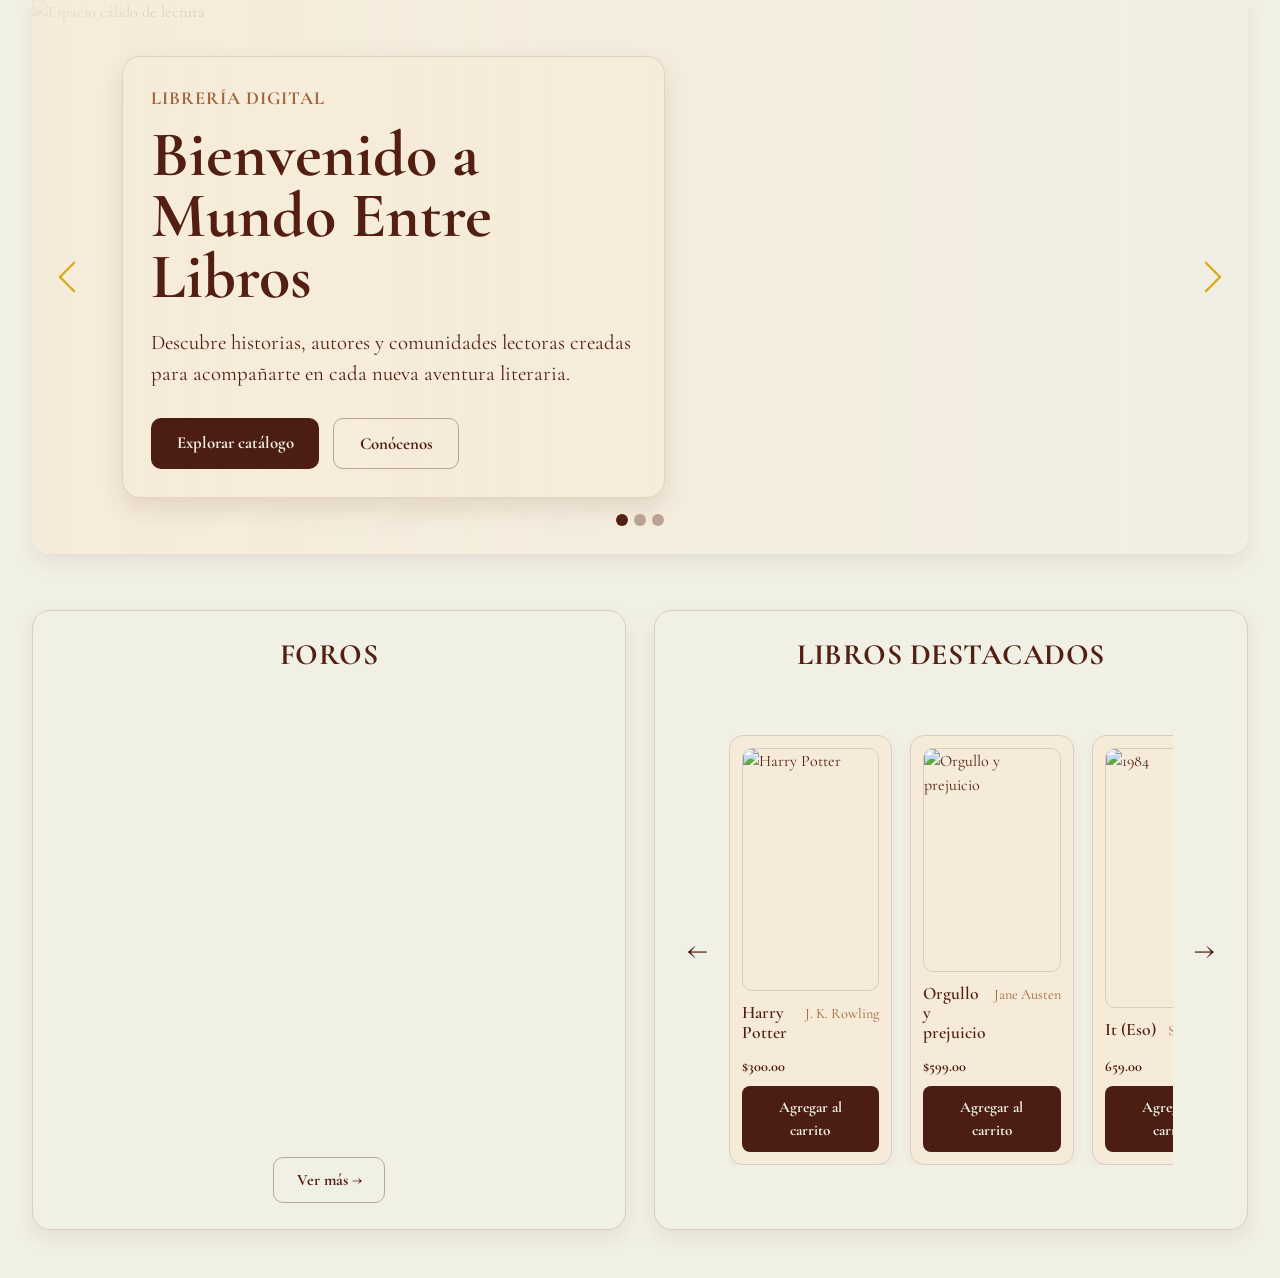
==== commit d661046a: "Initialize new project architecture and folder structure" ====
--- a/frontend/index.html
+++ b/frontend/index.html
@@ -12,105 +12,9 @@
 </head>
 
 <body>
-     <!--? body: Navbar: Israel -->
-<nav class="navbar navbar-expand-lg sticky-top" aria-label="Navegación principal">
-    <div class="container">
-
-        <!-- Logo -->
-        <a class="navbar-brand fw-bold" href="/">
-            <img
-                src="/src/assets/icons/logo-mel.png"
-                alt="Logo Mundo Entre Libros"
-                class="navbar-logo"
-                loading="lazy">
-        </a>
-
-        <!-- Botón hamburguesa -->
-        <button
-            class="navbar-toggler"
-            type="button"
-            data-bs-toggle="collapse"
-            data-bs-target="#navbarNav"
-            aria-controls="navbarNav"
-            aria-expanded="false"
-            aria-label="Abrir menú">
-
-            <span class="navbar-toggler-icon"></span>
-
-        </button>
-
-        <!-- Contenido de la navbar -->
-        <div class="collapse navbar-collapse" id="navbarNav">
-
-            <!-- Menú principal -->
-            <ul class="navbar-nav mx-auto">
-
-                <li class="nav-item">
-                    <a class="nav-link" aria-current="page" href="/">
-                        Inicio
-                    </a>
-                </li>
-
-                <li class="nav-item dropdown">
-                    <a class="nav-link dropdown-toggle" href="#" id="navbarDropdownCatalog" role="button" data-bs-toggle="dropdown" aria-expanded="false">
-                        Catálogo
-                    </a>
-                    <ul class="dropdown-menu" aria-labelledby="navbarDropdownCatalog">
-                        <li><a class="dropdown-item" href="/catalog/catalog.html">Sagas</a></li>    
-                        <li><hr class="dropdown-divider"></li>
-                        <li><a class="dropdown-item" href="/catalog/catalog.html">Ver todo el catálogo</a></li>
-                    </ul>
-                </li>
-
-                <li class="nav-item">
-                    <a class="nav-link" href="/forums/forums.html">
-                        Foros
-                    </a>
-                </li>
-
-                <li class="nav-item">
-                    <a class="nav-link" href="/aboutUs/aboutUs.html">
-                        Nosotros
-                    </a>
-                </li>
-
-                <li class="nav-item">
-                    <a class="nav-link" href="/contact/contact.html">
-                        Contacto
-                    </a>
-                </li>
-
-                <!-- Usuario -->
-                <li class="nav-item nav-icon-item">
-                    <a class="nav-link nav-icon-link" href="/account/account.html">
-                        <img
-                            src="/src/assets/icons/icono-cuenta-navbar.png"
-                            alt="Mi Cuenta"
-                            class="navbar-icon"
-                            loading="lazy">
-                    </a>
-                </li>
-
-                <!-- Carrito Offcanvas -->
-                <li class="nav-item contenedor-carrito-offcanvas"> 
-    <a class="nav-link" href="/shoppingCart/shopping.html" 
-       data-bs-toggle="offcanvas" 
-       data-bs-target="#offcanvasCarrito" 
-       aria-controls="offcanvasCarrito"
-       aria-label="Ver carrito de compras"> <div class="caja-icono-carrito"> 
-            <img src="/src/assets/icons/icono-carrito-navbar.png" 
-                 alt="" class="navbar-icon"> <span id="contador-carrito">0</span> 
-        </div> 
-    </a> 
-</li>
-
-            </ul>
-
-        </div>
-
-    </div>
-</nav>
-<!-- Aqui termina el navbar dentro de body: Israel-->
+    <div class="container-fluid">
+
+     <div id="navbar-root"></div>
 
 
         <!--? Header / Carrusel: Mafer -->
@@ -134,7 +38,7 @@
                     <!-- Slide 1: Bienvenida -->
                     <div class="carousel-item active">
                         <section class="home-hero-slide">
-                            <img src="/src/assets/img/BackHeader.png" alt="Espacio cálido de lectura"
+                            <img src="/assets/img/BackHeader.png" alt="Espacio cálido de lectura"
                                 class="home-hero-bg" />
 
                             <div class="home-hero-content">
@@ -163,7 +67,7 @@
                     <!-- Slide 2: Libros más vendidos -->
                     <div class="carousel-item">
                         <section class="home-hero-slide">
-                            <img src="/src/assets/img/home-libros-vendidos.jpg" alt="Libros destacados y más vendidos"
+                            <img src="/assets/img/home-libros-vendidos.jpg" alt="Libros destacados y más vendidos"
                                 class="home-hero-bg" />
 
                             <div class="home-hero-content">
@@ -183,13 +87,13 @@
                             </div>
 
                             <div class="home-hero-books-preview" aria-label="Libros destacados">
-                                <img src="/src/assets/libros/HP_Piedra_Filosofal.webp"
+                                <img src="/assets/libros/HP_Piedra_Filosofal.webp"
                                     alt="Harry Potter y la piedra filosofal" loading="lazy" />
 
-                                <img src="/src/assets/libros/9788419599216.jpg" alt="Orgullo y prejuicio"
+                                <img src="/assets/libros/9788419599216.jpg" alt="Orgullo y prejuicio"
                                     loading="lazy" />
 
-                                <img src="/src/assets/libros/It.webp" alt="It" loading="lazy" />
+                                <img src="/assets/libros/It.webp" alt="It" loading="lazy" />
                             </div>
                         </section>
                     </div>
@@ -197,7 +101,7 @@
                     <!-- Slide 3: Foros -->
                     <div class="carousel-item">
                         <section class="home-hero-slide">
-                            <img src="/src/assets/img/home-foros.jpg" alt="Biblioteca cálida para comunidad lectora"
+                            <img src="/assets/img/home-foros.jpg" alt="Biblioteca cálida para comunidad lectora"
                                 class="home-hero-bg" />
 
                             <div class="home-hero-content">
@@ -262,45 +166,57 @@
                     <div class="libros-ventana">
                         <div class="libros-track" id="librosTrack">
                             <div class="libro-card">
-                                <img src="/src/assets/libros/HP_Piedra_Filosofal.webp" alt="Harry Potter"
+                                <img src="/assets/libros/HP_Piedra_Filosofal.webp" alt="Harry Potter"
                                     class="libro-img">
                                 <div class="libro-info">
                                     <h4>Harry Potter</h4>
                                     <p>J. K. Rowling</p>
                                     <div class="libro-precio">$300.00</div>
                                 </div>
-                                <button class="btn-agregar-carrito">Agregar al carrito</button>
-                            </div>
-
-                            <div class="libro-card">
-                                <img src="./src/assets/libros/9788419599216.jpg" alt="Orgullo y prejuicio"
+                                <button class="btn-carrito btn-agregar-carrito" data-id="hp-01" 
+                                data-titulo="Harry Potter" data-precio="300" 
+                                data-portada="/assets/libros/HP_Piedra_Filosofal.webp">
+                                Agregar al carrito</button>
+                            </div>
+
+                            <div class="libro-card">
+                                <img src="./assets/libros/9788419599216.jpg" alt="Orgullo y prejuicio"
                                     class="libro-img">
                                 <div class="libro-info">
                                     <h4>Orgullo y prejuicio</h4>
                                     <p>Jane Austen</p>
                                     <div class="libro-precio">$599.00</div>
                                 </div>
-                                <button class="btn-agregar-carrito">Agregar al carrito</button>
-                            </div>
-
-                            <div class="libro-card">
-                                <img src="./src/assets/libros/It.webp" alt="1984" class="libro-img">
+                                <button class="btn-carrito btn-agregar-carrito" data-id="op-01" 
+                                data-titulo="Orgullo y prejuicio" data-precio="599" 
+                                data-portada="/assets/libros/novelaJuvenil/Orgullo_y_prejuicio.jpg">
+                                Agregar al carrito</button>
+                            </div>
+
+                            <div class="libro-card">
+                                <img src="./assets/libros/It.webp" alt="1984" class="libro-img">
                                 <div class="libro-info">
                                     <h4>It (Eso)</h4>
                                     <p>Stephen King</p>
                                     <div class="libro-precio">659.00</div>
                                 </div>
-                                <button class="btn-agregar-carrito">Agregar al carrito</button>
-                            </div>
-
-                            <div class="libro-card">
-                                <img src="./src/assets/libros/Dune.jpg" alt="El principito" class="libro-img">
+                                <button class="btn-carrito btn-agregar-carrito" data-id="it-01" 
+                                data-titulo="It (Eso)" data-precio="659" 
+                                data-portada="/assets/libros/It.webp">
+                                Agregar al carrito</button>
+                            </div>
+
+                            <div class="libro-card">
+                                <img src="./assets/libros/Dune.jpg" alt="El principito" class="libro-img">
                                 <div class="libro-info">
                                     <h4>Dune</h4>
                                     <p>Frank Herbert</p>
                                     <div class="libro-precio">$400.00</div>
                                 </div>
-                                <button class="btn-agregar-carrito">Agregar al carrito</button>
+                                <button class="btn-carrito btn-agregar-carrito" data-id="dune-01" 
+                                data-titulo="Dune" data-precio="400" 
+                                data-portada="/assets/libros/Dune.jpg">
+                                Agregar al carrito</button>
                             </div>
 
                         </div>
@@ -310,82 +226,7 @@
                 </div>
             </section>
         </main>
-        <!--? Footer: Rodrigo-->
-        <footer class="main-footer">
-            <div class="footer-container">
-
-                <div class="footer-section logo-section">
-                    <img src="/src/assets/icons/logo-mel-horizontal.png" alt="Mundo Entre Libros"
-                        class="img-fluid footer-logo">
-                </div>
-
-                <div class="footer-section links-section">
-                    <h3>Explora</h3>
-                    <ul>
-                        <li><a href="/">Inicio</a></li>
-                        <li><a href="/catalog/catalog.html">Catálogo</a></li>
-                        <li><a href="/forums/forums.html">Foros</a></li>
-                        <li><a href="/aboutUs/aboutUs.html">Nosotros</a></li>
-                        <li><a href="/contact/contact.html">Contacto</a></li>
-                    </ul>
-                </div>
-
-
-                <div class="footer-section pixel-section">
-                    <p class="pixel-interaction-title">¡Pasa a saludarnos!</p>
-                    <div class="pixel-team">
-                        <!--Mafer-->
-                        <a href="https://github.com/mafernandarodrigueztdev-byte" target="_blank"
-                            rel="noopener noreferrer" class="pixel-member pixel-mafer"
-                            title="GitHub de María Fernanda Rodríguez Trinidad"
-                            aria-label="Ir al perfil de GitHub de María Fernanda Rodríguez Trinidad">
-                        </a>
-
-                        <!--Adri-->
-                        <a href="https://github.com/iladricg14-lab" target="_blank" rel="noopener noreferrer"
-                            class="pixel-member pixel-ilse" title="GitHub de Ilse Adriana Careo Galicia"
-                            aria-label="Ir al perfil de GitHub de Ilse Adriana Careo Galicia">
-                        </a>
-
-                        <!--Rodrigo-->
-                        <a href="https://github.com/Rock2612" target="_blank" rel="noopener noreferrer"
-                            class="pixel-member pixel-rodrigo" title="GitHub de Rodrigo González Pastrana"
-                            aria-label="Ir al perfil de GitHub de Rodrigo González Pastrana">
-                        </a>
-
-                        <!--Israel-->
-                        <a href="https://github.com/IsraelMRQ" target="_blank" rel="noopener noreferrer"
-                            class="pixel-member pixel-israel" title="GitHub de José Israel Manrique Roque"
-                            aria-label="Ir al perfil de GitHub de José Israel Manrique Roque">
-                        </a>
-
-                        <!--Miguel-->
-                        <a href="https://github.com/Miguel02mg" target="_blank" rel="noopener noreferrer"
-                            class="pixel-member pixel-miguel" title="GitHub de Miguel Ángel Martínez Garduño"
-                            aria-label="Ir al perfil de GitHub de Miguel Ángel Martínez Garduño">
-                        </a>
-
-                        <!--Carlos-->
-                        <a href="https://github.com/Carlos-Software-Engineer-1999" target="_blank"
-                            rel="noopener noreferrer" class="pixel-member pixel-carlos"
-                            title="GitHub de Carlos Navarrete Tapia"
-                            aria-label="Ir al perfil de GitHub de Carlos Navarrete Tapia">
-                        </a>
-
-                        <!--Tonantzin-->
-                        <a href="https://github.com/Tonantzinap" target="_blank" rel="noopener noreferrer"
-                            class="pixel-member pixel-tonantzin" title="GitHub de Tonantzin Alquisira Palma"
-                            aria-label="Ir al perfil de GitHub de Tonantzin Alquisira Palma">
-                        </a>
-                    </div>
-                </div>
-
-            </div>
-
-            <div class="footer-bottom">
-                <p>&copy; Mundo Entre Libros - 2026</p>
-            </div>
-        </footer>
+        <div id="footer-root"></div>
     </div>
 
 
@@ -420,10 +261,13 @@
         <span class="toast-mensaje">¡Libro agregado al carrito!</span>
     </div>
 
+    <script src="https://cdn.jsdelivr.net/npm/sweetalert2@11"></script>
+    <script type="module" src="/src/components/layout.js"></script>
 
     <script type="module" src="/src/main.js"></script>
     <script src="/src/carrito.js" defer></script>
     <script src="https://cdn.jsdelivr.net/npm/bootstrap@5.3.8/dist/js/bootstrap.bundle.min.js"></script>
+    <script type="module" src="/src/auth.js"></script>
 </body>
 
 </html>
--- a/frontend/src/style.css
+++ b/frontend/src/style.css
@@ -2,6 +2,7 @@
    IMPORTACIÓN DE FUENTES (API de Google Fonts)
    ========================================================================== */
 @import url("https://fonts.googleapis.com/css2?family=Cormorant+Garamond:ital,wght@0,300;0,400;0,500;0,600;0,700;1,400&display=swap");
+@import "./variables.css";
 
 /* ==========================================================================
    RESET, CONFIGURACIÓN GLOBAL Y VARIABLES
@@ -11,22 +12,6 @@
   padding: 0;
   box-sizing: border-box;
   font-family: "Cormorant Garamond", serif;
-}
-
-:root {
-  --fondo-principal-crema: #f1f0e5;
-  --fondo-blanco-calido: #f6ebd9;
-  --texto-principal-cafe-oscuro: #521f12;
-  --boton-principal-acento-fuerte: #4b1d13;
-  --beige-calido-degradado: #f8e1c1;
-  --crema-secundario: #f6ebd9;
-  --cafe-medio: #a0653d;
-  --beige-grisaceo: #d9cdc1;
-  --color-verde-acento: #2e5a44;
-
-  --sombra-suave: 0 8px 20px rgba(82, 31, 18, 0.08);
-  --sombra-media: 0 12px 26px rgba(82, 31, 18, 0.12);
-  --transicion: 0.3s ease;
 }
 
 html,
@@ -572,6 +557,46 @@
     font-size: 1.2rem;
 }
 
+.navbar-toggler {
+  border: none;
+}
+
+.navbar-toggler:focus {
+  box-shadow: none;
+}
+
+.cerrar-sesion-link {
+  font-size: 1.6rem;
+  font-weight: 700;
+  color: var(--texto-principal-cafe-oscuro) !important;
+  padding: 0.5rem 1rem;
+  border: none;
+  background: none;
+  white-space: nowrap;
+  transition: color 0.3s ease, transform 0.3s ease;
+}
+
+.cerrar-sesion-link:hover {
+  color: var(--cafe-medio) !important;
+  transform: translateY(-2px);
+  text-decoration: none;
+}
+
+.cerrar-sesion-link::after {
+  content: "";
+  position: absolute;
+  bottom: 0.2rem;
+  left: 50%;
+  width: 0;
+  height: 2px;
+  background-color: var(--cafe-medio);
+  transform: translateX(-50%);
+  transition: width 0.3s ease;
+}
+
+.cerrar-sesion-link:hover::after {
+  width: 60%;
+}
   /* ==========================================================================
    OFFCANVAS: PANEL LATERAL DEL CARRITO
    ========================================================================== */
@@ -1356,43 +1381,43 @@
 
 /* Ajuste de cada integrante */
 .pixel-mafer {
-  --sprite: url("/src/assets/sprites/maf1-9.png.png");
+  --sprite: url("/assets/sprites/maf1-9.png.png");
   --frames: 9;
   --speed: 1s;
 }
 
 .pixel-ilse {
-  --sprite: url("/src/assets/sprites/adr1.png");
+  --sprite: url("/assets/sprites/adr1.png");
   --frames: 9;
   --speed: 1.05s;
 }
 
 .pixel-rodrigo {
-  --sprite: url("/src/assets/sprites/rod1.png");
+  --sprite: url("/assets/sprites/rod1.png");
   --frames: 9;
   --speed: 0.95s;
 }
 
 .pixel-israel {
-  --sprite: url("/src/assets/sprites/isr1.png");
+  --sprite: url("/assets/sprites/isr1.png");
   --frames: 9;
   --speed: 1.1s;
 }
 
 .pixel-miguel {
-  --sprite: url("/src/assets/sprites/mig1.png");
+  --sprite: url("/assets/sprites/mig1.png");
   --frames: 9;
   --speed: 1s;
 }
 
 .pixel-carlos {
-  --sprite: url("/src/assets/sprites/car1.png");
+  --sprite: url("/assets/sprites/car1.png");
   --frames: 9;
   --speed: 0.98s;
 }
 
 .pixel-tonantzin {
-  --sprite: url("/src/assets/sprites/ton1.png");
+  --sprite: url("/assets/sprites/ton1.png");
   --frames: 9;
   --speed: 1.08s;
 }
